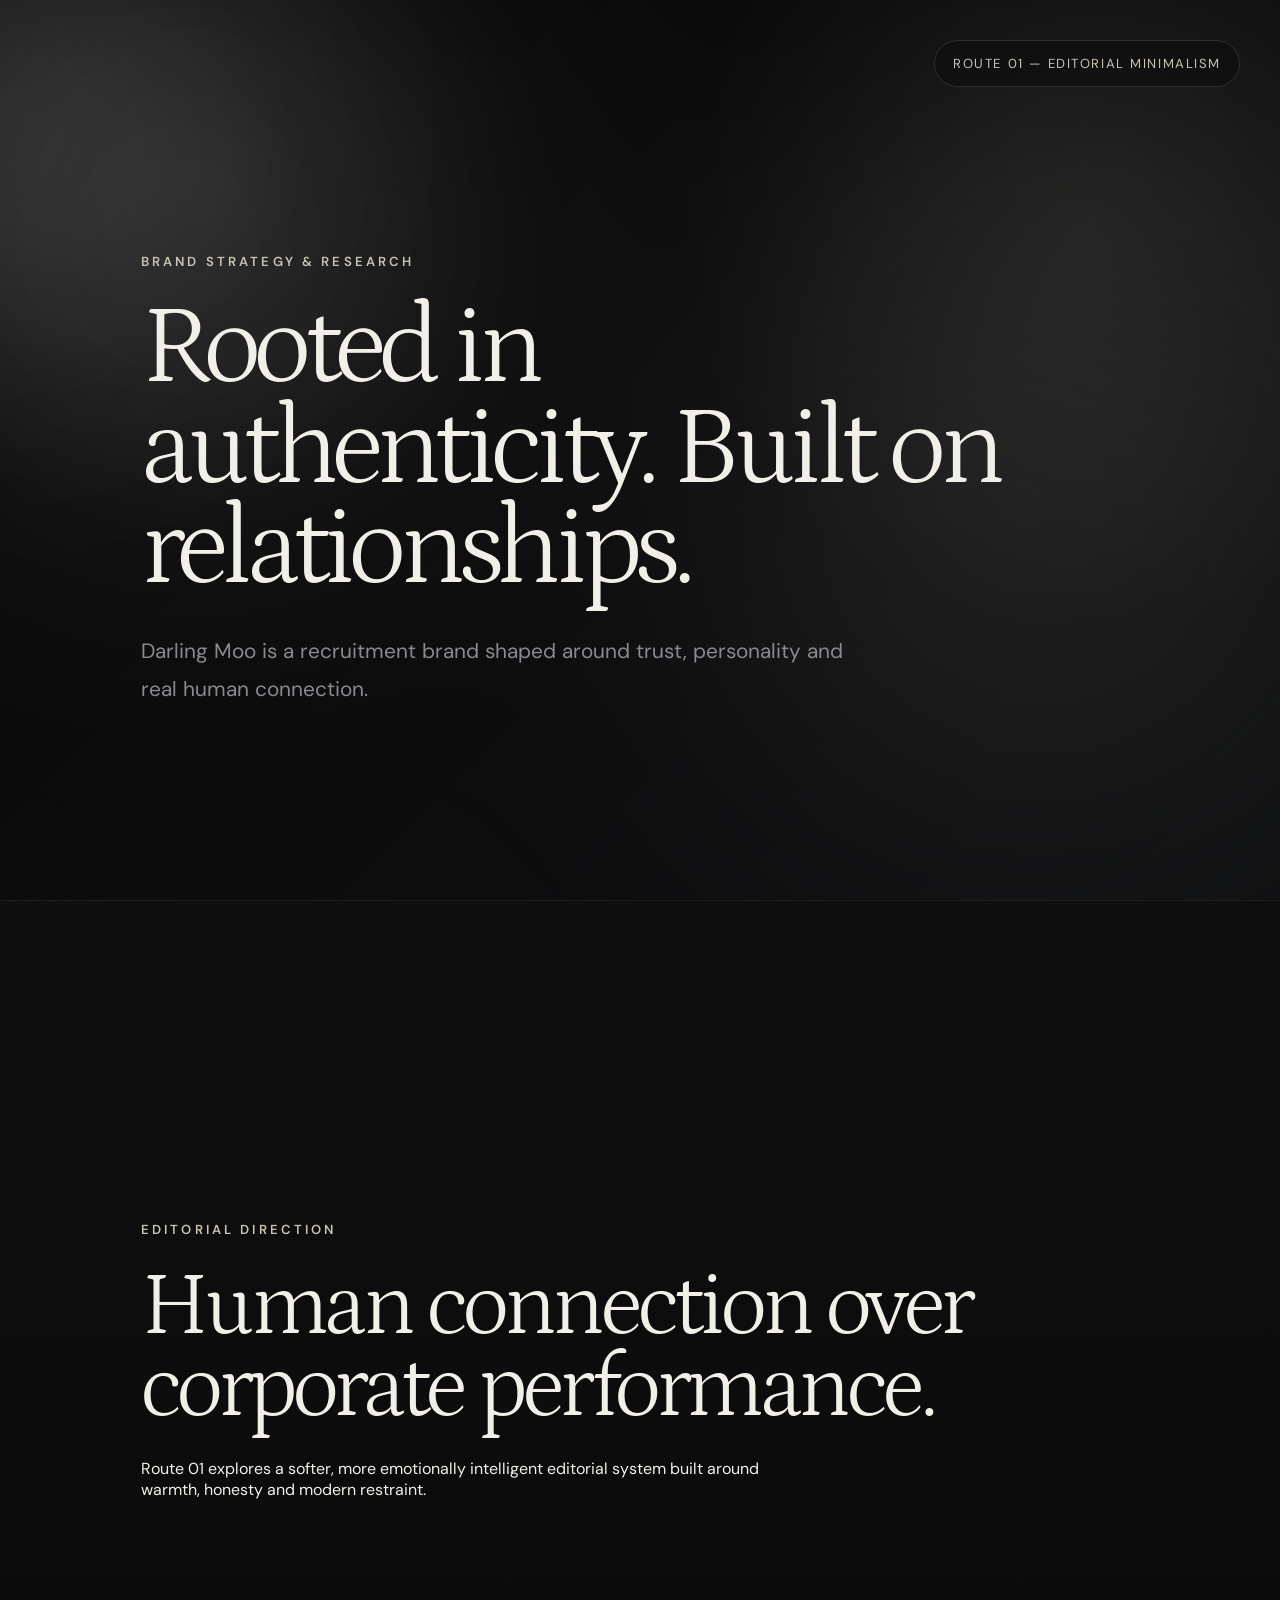
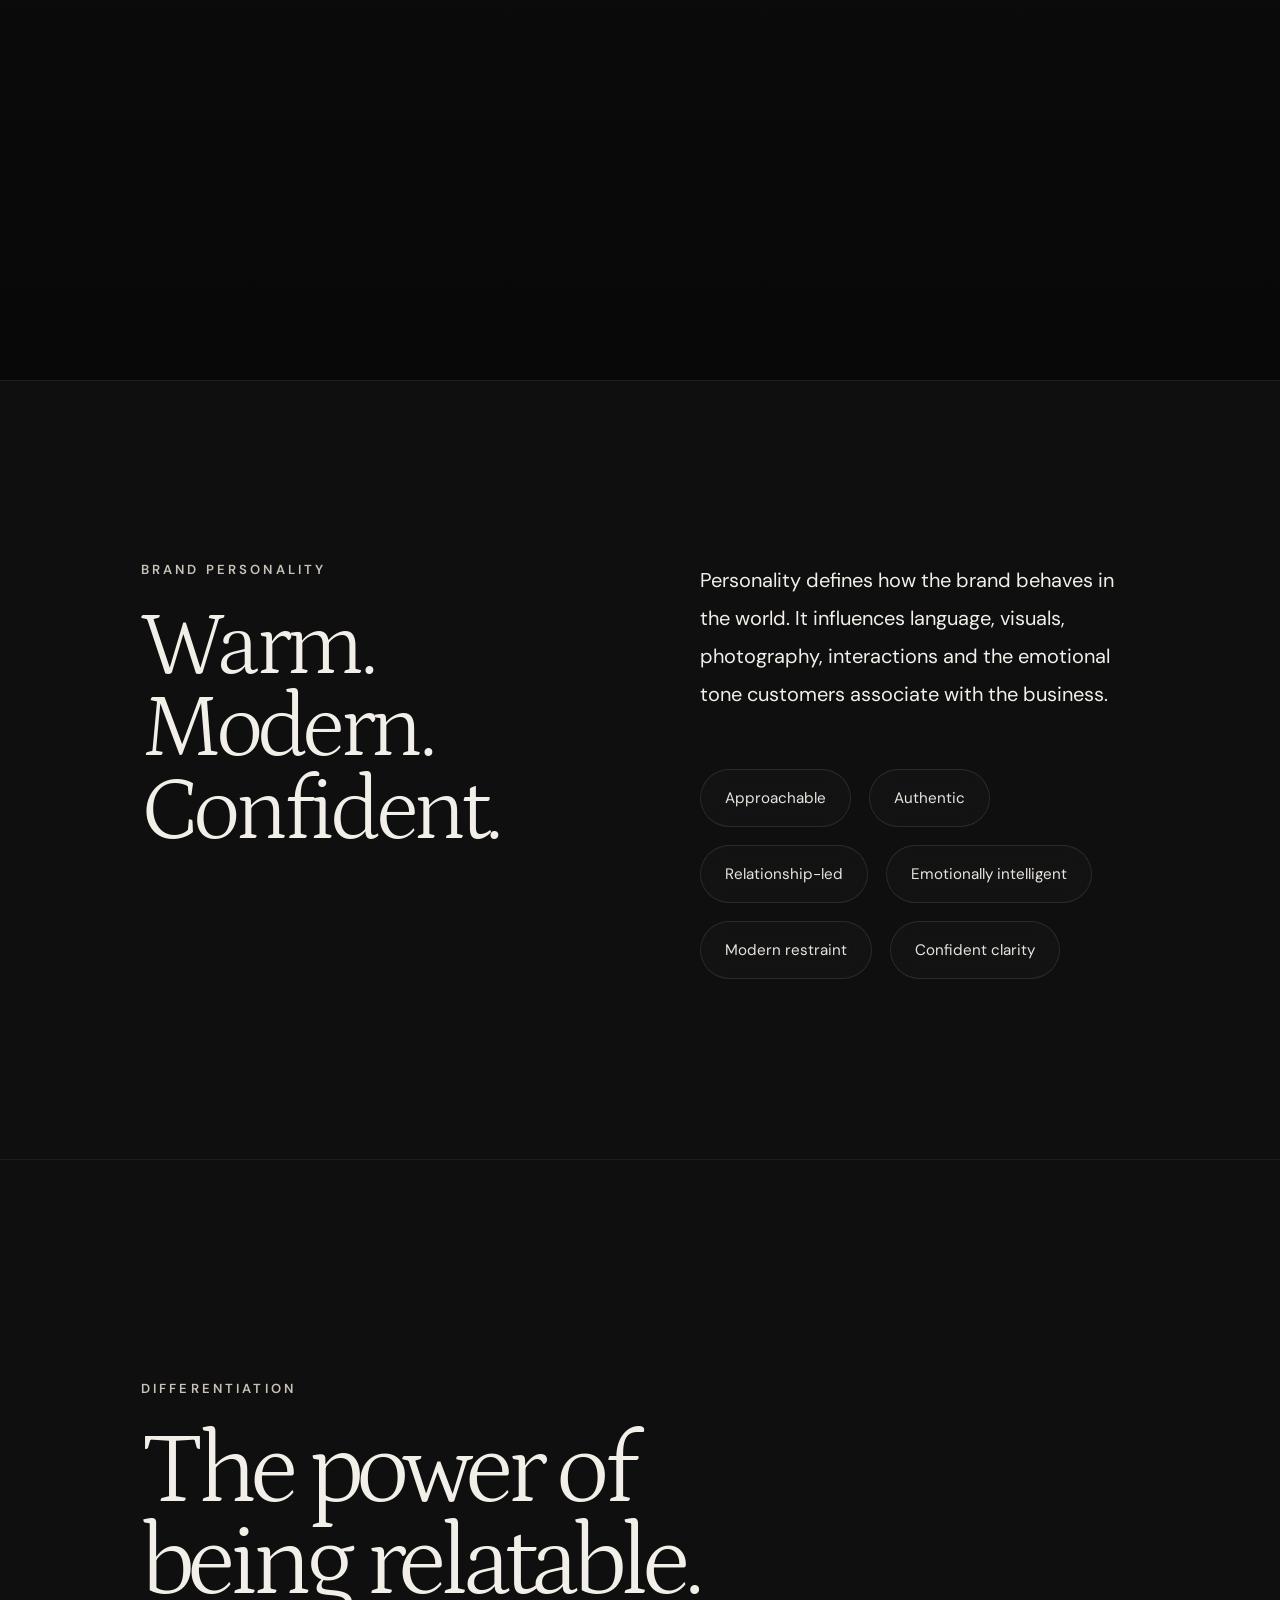
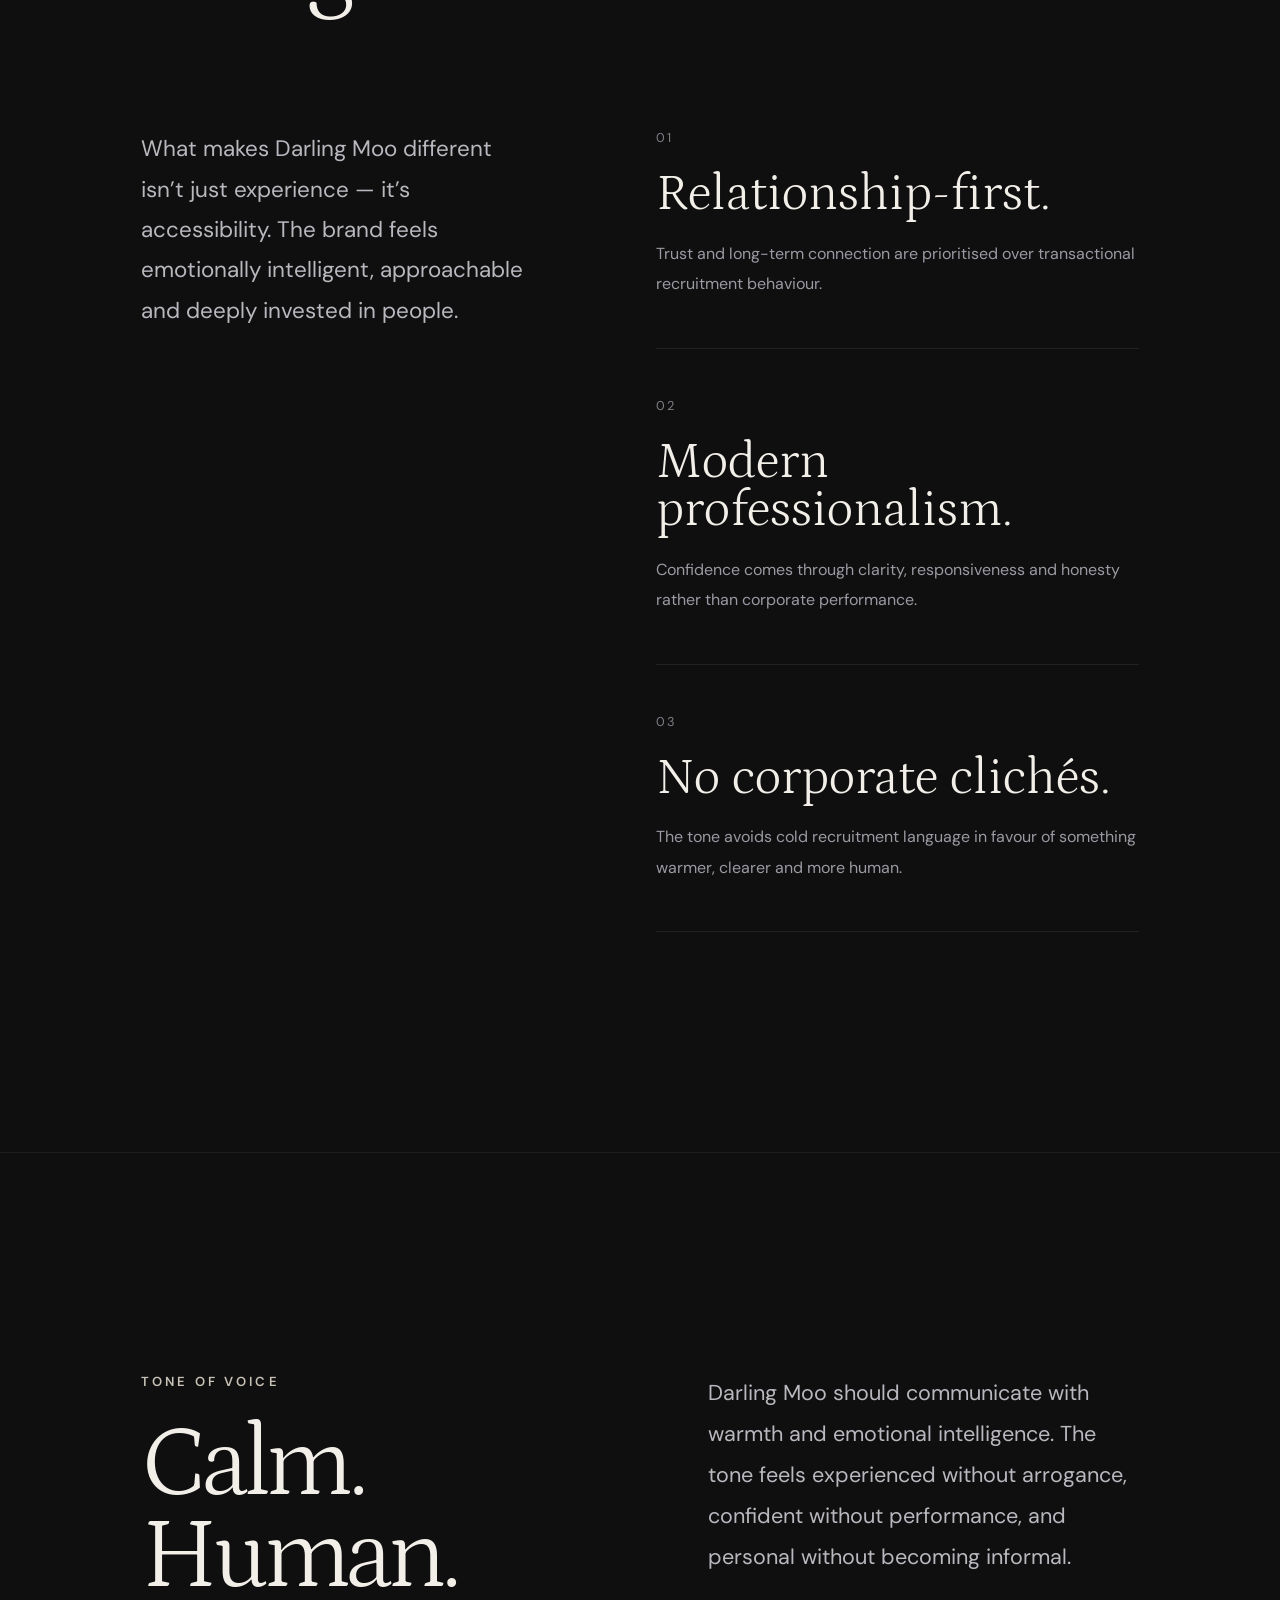
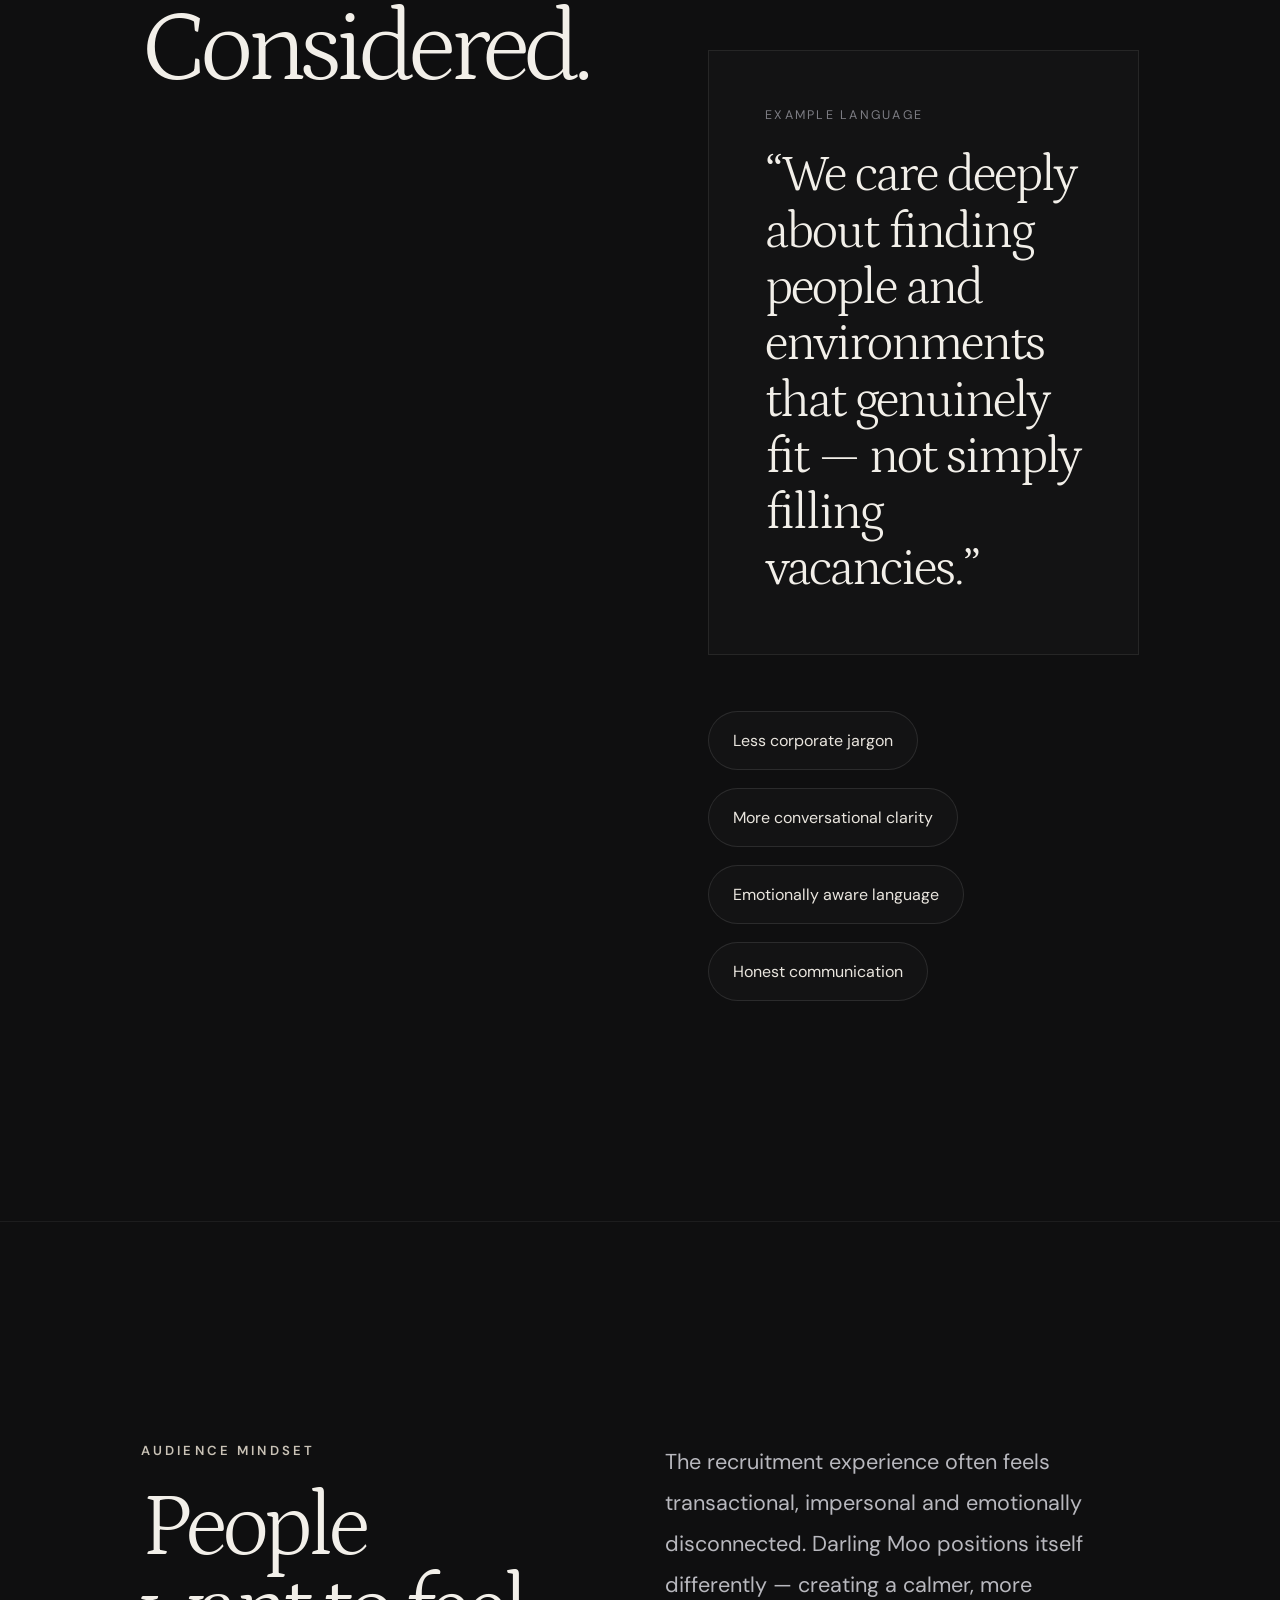
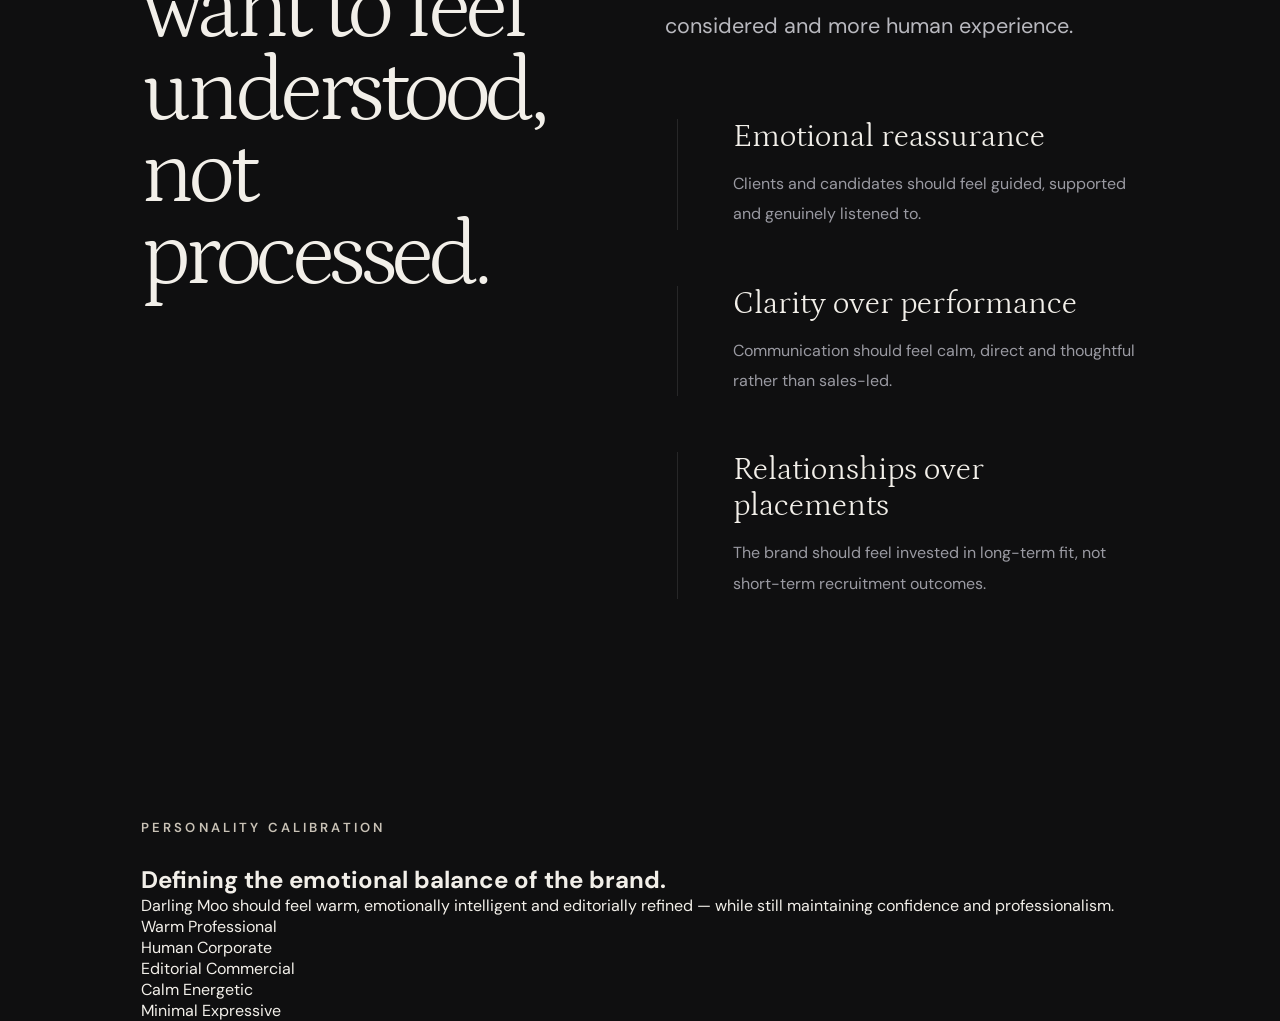
==== route-01.html @ bcb94331 "Add personality sliders section to route-01.html" ====
<!DOCTYPE html>
<html lang="en">
<head>
  <meta charset="UTF-8" />
  <meta name="viewport" content="width=device-width, initial-scale=1.0" />

  <title>Darling Moo — Route 01</title>

  <link rel="preconnect" href="https://fonts.googleapis.com">
  <link rel="preconnect" href="https://fonts.gstatic.com" crossorigin>

  <link href="https://fonts.googleapis.com/css2?family=DM+Sans:wght@300;400;500;700&family=Petrona:wght@200;300;400;500;600&display=swap" rel="stylesheet">

  <link rel="stylesheet" href="styles.css" />
</head>

<body class="route-01">

  <section class="hero">

    <div class="hero-glow"></div>

    <div class="container">

      <div class="hero-label">
        Route 01 — Editorial Minimalism
      </div>

      <div class="hero-content">

        <div class="eyebrow">
          Brand Strategy & Research
        </div>

        <h1>
          Rooted in authenticity.
          Built on relationships.
        </h1>

        <p class="hero-copy">
          Darling Moo is a recruitment brand shaped around trust,
          personality and real human connection.
        </p>

      </div>

    </div>

  </section>

  <section class="editorial-image">

  <img
    src="https://images.unsplash.com/photo-1521737604893-d14cc237f11d?q=80&w=2000&auto=format&fit=crop"
    alt="Editorial direction"
  />

  <div class="editorial-overlay"></div>

  <div class="editorial-content container">

    <div class="eyebrow">
      Editorial Direction
    </div>

    <h2>
      Human connection over corporate performance.
    </h2>

    <p>
      Route 01 explores a softer, more emotionally intelligent
      editorial system built around warmth, honesty and modern restraint.
    </p>

  </div>

</section>

  <section class="essence-section">

  <div class="container essence-grid">

    <div class="essence-left">

      <div class="eyebrow">
        Brand Personality
      </div>

      <h2>
        Warm.
        Modern.
        Confident.
      </h2>

    </div>

    <div class="essence-right">

      <p class="essence-intro">
        Personality defines how the brand behaves in the world.
        It influences language, visuals, photography, interactions
        and the emotional tone customers associate with the business.
      </p>

      <div class="trait-grid">

        <div class="trait-pill">Approachable</div>
        <div class="trait-pill">Authentic</div>
        <div class="trait-pill">Relationship-led</div>
        <div class="trait-pill">Emotionally intelligent</div>
        <div class="trait-pill">Modern restraint</div>
        <div class="trait-pill">Confident clarity</div>

      </div>

    </div>

  </div>

</section>

  <section class="difference-section">

  <div class="container">

    <div class="difference-header">

      <div class="eyebrow">
        Differentiation
      </div>

      <h2>
        The power of
        being relatable.
      </h2>

    </div>

    <div class="difference-grid">

      <div class="difference-intro">

        <p>
          What makes Darling Moo different isn’t just
          experience — it’s accessibility.
          The brand feels emotionally intelligent,
          approachable and deeply invested in people.
        </p>

      </div>

      <div class="difference-cards">

        <div class="difference-card">

          <div class="card-number">
            01
          </div>

          <h3>
            Relationship-first.
          </h3>

          <p>
            Trust and long-term connection are prioritised
            over transactional recruitment behaviour.
          </p>

        </div>

        <div class="difference-card">

          <div class="card-number">
            02
          </div>

          <h3>
            Modern professionalism.
          </h3>

          <p>
            Confidence comes through clarity,
            responsiveness and honesty rather than
            corporate performance.
          </p>

        </div>

        <div class="difference-card">

          <div class="card-number">
            03
          </div>

          <h3>
            No corporate clichés.
          </h3>

          <p>
            The tone avoids cold recruitment language
            in favour of something warmer,
            clearer and more human.
          </p>

        </div>

      </div>

    </div>

  </div>

</section>


  <section class="tone-section">

  <div class="container">

    <div class="tone-grid">

      <div class="tone-left">

        <div class="eyebrow">
          Tone of Voice
        </div>

        <h2>
          Calm.
          Human.
          Considered.
        </h2>

      </div>

      <div class="tone-right">

        <p class="tone-intro">
          Darling Moo should communicate with warmth and emotional intelligence.
          The tone feels experienced without arrogance, confident without performance,
          and personal without becoming informal.
        </p>

        <div class="tone-example">

          <div class="tone-label">
            Example language
          </div>

          <blockquote>
            “We care deeply about finding people and environments
            that genuinely fit — not simply filling vacancies.”
          </blockquote>

        </div>

        <div class="tone-principles">

          <div class="principle">
            Less corporate jargon
          </div>

          <div class="principle">
            More conversational clarity
          </div>

          <div class="principle">
            Emotionally aware language
          </div>

          <div class="principle">
            Honest communication
          </div>

        </div>

      </div>

    </div>

  </div>

</section>

  <section class="mindset-section">

  <div class="container">

    <div class="mindset-grid">

      <div class="mindset-left">

        <div class="eyebrow">
          Audience Mindset
        </div>

        <h2>
          People want to feel understood,
          not processed.
        </h2>

      </div>

      <div class="mindset-right">

        <p class="mindset-intro">
          The recruitment experience often feels transactional,
          impersonal and emotionally disconnected.
          Darling Moo positions itself differently —
          creating a calmer, more considered and more human experience.
        </p>

        <div class="mindset-points">

          <div class="mindset-point">

            <span class="point-line"></span>

            <div>
              <h3>
                Emotional reassurance
              </h3>

              <p>
                Clients and candidates should feel guided,
                supported and genuinely listened to.
              </p>
            </div>

          </div>

          <div class="mindset-point">

            <span class="point-line"></span>

            <div>
              <h3>
                Clarity over performance
              </h3>

              <p>
                Communication should feel calm,
                direct and thoughtful rather than sales-led.
              </p>
            </div>

          </div>

          <div class="mindset-point">

            <span class="point-line"></span>

            <div>
              <h3>
                Relationships over placements
              </h3>

              <p>
                The brand should feel invested in long-term fit,
                not short-term recruitment outcomes.
              </p>
            </div>

          </div>

        </div>

      </div>

    </div>

  </div>

</section>

  <section class="personality-sliders">

  <div class="container">

    <div class="slider-header">

      <div class="eyebrow">
        Personality Calibration
      </div>

      <h2>
        Defining the emotional balance
        of the brand.
      </h2>

      <p>
        Darling Moo should feel warm, emotionally intelligent and editorially refined —
        while still maintaining confidence and professionalism.
      </p>

    </div>

    <div class="slider-group">

      <div class="personality-row">

        <div class="slider-labels">
          <span>Warm</span>
          <span>Professional</span>
        </div>

        <div class="slider-track">
          <div class="slider-fill fill-01"></div>
        </div>

      </div>

      <div class="personality-row">

        <div class="slider-labels">
          <span>Human</span>
          <span>Corporate</span>
        </div>

        <div class="slider-track">
          <div class="slider-fill fill-02"></div>
        </div>

      </div>

      <div class="personality-row">

        <div class="slider-labels">
          <span>Editorial</span>
          <span>Commercial</span>
        </div>

        <div class="slider-track">
          <div class="slider-fill fill-03"></div>
        </div>

      </div>

      <div class="personality-row">

        <div class="slider-labels">
          <span>Calm</span>
          <span>Energetic</span>
        </div>

        <div class="slider-track">
          <div class="slider-fill fill-04"></div>
        </div>

      </div>

      <div class="personality-row">

        <div class="slider-labels">
          <span>Minimal</span>
          <span>Expressive</span>
        </div>

        <div class="slider-track">
          <div class="slider-fill fill-05"></div>
        </div>

      </div>

    </div>

  </div>

</section>

  <script src="script.js"></script>

</body>
</html>
---- styles.css ----
:root {
  --bg: #0F0F10;
  --text: #F2EFE9;
  --muted: #8A8A90;
  --accent: #C9C2B6;
  --line: rgba(255,255,255,0.08);
  --max: 1440px;
}

* {
  margin: 0;
  padding: 0;
  box-sizing: border-box;
}

html {
  scroll-behavior: smooth;
}

body {
  font-family: 'DM Sans', sans-serif;
  background: var(--bg);
  color: var(--text);
  overflow-x: hidden;
  -webkit-font-smoothing: antialiased;
}

.container {
  width: min(1400px, 78vw);
  margin: auto;
}

.hero {
  position: relative;
  min-height: 100vh;
  display: flex;
  align-items: center;
  overflow: hidden;
  padding: 180px 0 120px;

  background:
    radial-gradient(circle at 15% 20%, rgba(255,255,255,0.06), transparent 28%),
    radial-gradient(circle at 85% 25%, rgba(201,194,182,0.10), transparent 32%),
    linear-gradient(135deg, #070708 0%, #0B0B0C 40%, #101113 100%);
}

.hero::before {
  content: '';
  position: absolute;
  inset: -10%;

  background:
    radial-gradient(circle at 20% 30%, rgba(255,255,255,0.16), transparent 26%),
    radial-gradient(circle at 75% 55%, rgba(201,194,182,0.18), transparent 30%);

  filter: blur(140px);

  transform: translate(
    var(--mouse-x, 0px),
    var(--mouse-y, 0px)
  );

  transition: transform 0.12s ease-out;
}

.hero-glow {
  position: absolute;

  width: 700px;
  height: 700px;

  border-radius: 50%;

  background:
    radial-gradient(
      circle,
      rgba(201,194,182,0.20) 0%,
      rgba(255,255,255,0.06) 35%,
      transparent 70%
    );

  filter: blur(90px);

  pointer-events: none;

  z-index: 1;

  mix-blend-mode: screen;

  transform: translate(-50%, -50%);
}

.hero-content {
  position: relative;
  z-index: 3;
  max-width: 900px;
}

.hero-label {
  position: absolute;
  top: 40px;
  right: 40px;

  padding: 14px 18px;

  border: 1px solid rgba(255,255,255,0.12);
  border-radius: 999px;

  background: rgba(15,15,16,0.72);

  backdrop-filter: blur(18px);

  font-size: 0.82rem;
  letter-spacing: 0.12em;
  text-transform: uppercase;

  color: var(--accent);

  z-index: 20;
}

.eyebrow {
  margin-bottom: 28px;

  text-transform: uppercase;
  letter-spacing: 0.24em;

  font-size: 0.82rem;
  font-weight: 600;

  color: var(--accent);
}

h1 {
  font-family: 'Petrona', serif;

  font-size: clamp(4rem, 9vw, 7rem);

  line-height: 0.9;
  letter-spacing: -0.06em;

  font-weight: 300;

  max-width: 980px;

  margin-bottom: 32px;
}

.hero-copy {
  font-size: 1.3rem;
  line-height: 1.8;

  color: var(--muted);

  max-width: 720px;
}

@media (max-width: 1024px) {

  .container {
    width: calc(100vw - 48px);
  }

  .hero {
    padding-top: 160px;
  }

  h1 {
    font-size: 4rem;
  }

  .hero-label {
    right: 24px;
  }
}

.editorial-image {
  position: relative;

  height: 120vh;

  overflow: hidden;

  display: flex;
  align-items: flex-end;

  border-top: 1px solid rgba(255,255,255,0.06);
}

.editorial-image img {

  position: absolute;
  inset: 0;

  width: 100%;
  height: 100%;

  object-fit: cover;
  object-position: center center;

  transform: scale(1.03);

  filter:
    brightness(0.38)
    saturate(0.72)
    contrast(1.05);
}

.editorial-overlay {
  position: absolute;
  inset: 0;

  background:
    linear-gradient(
      to top,
      rgba(8,8,9,1) 0%,
      rgba(8,8,9,0.82) 22%,
      rgba(8,8,9,0.38) 52%,
      rgba(8,8,9,0.08) 100%
    );

  z-index: 1;
}

.editorial-content {
  position: relative;
  z-index: 2;

  padding-bottom: 160px;
}

.editorial-content h2 {
  font-family: 'Petrona', serif;

  font-size: clamp(4rem, 7vw, 6rem);

  line-height: 0.92;

  letter-spacing: -0.05em;

  font-weight: 300;

  max-width: 1000px;

  margin-bottom: 28px;
}

.editorial-content p {
  max-width: 680px;
}

.essence-section {
  padding: 180px 0;
  border-top: 1px solid rgba(255,255,255,0.06);
}

.essence-grid {
  display: grid;
  grid-template-columns: 1fr 1fr;
  gap: 120px;
}

.essence-left h2 {
  font-family: 'Petrona', serif;

  font-size: clamp(4rem, 7vw, 6rem);

  line-height: 0.92;

  font-weight: 300;

  letter-spacing: -0.05em;
}

.essence-intro {
  font-size: 1.25rem;
  line-height: 1.9;

  margin-bottom: 56px;

  max-width: 700px;
}

.trait-grid {
  display: flex;
  flex-wrap: wrap;
  gap: 18px;
}

.trait-pill {
  padding: 18px 24px;

  border: 1px solid rgba(255,255,255,0.10);
  border-radius: 999px;

  background: rgba(255,255,255,0.02);

  font-size: 0.95rem;

  color: #E9E5DE;

  backdrop-filter: blur(12px);
}

@media (max-width: 1024px) {

  .essence-grid {
    grid-template-columns: 1fr;
    gap: 64px;
  }

}

.difference-section {
  padding: 220px 0;
  border-top: 1px solid rgba(255,255,255,0.06);
}

.difference-header {
  margin-bottom: 120px;
}

.difference-header h2 {
  font-family: 'Petrona', serif;

  font-size: clamp(4rem, 8vw, 7rem);

  line-height: 0.9;

  font-weight: 300;

  letter-spacing: -0.06em;

  max-width: 700px;
}

.difference-grid {
  display: grid;
  grid-template-columns: 0.9fr 1.1fr;
  gap: 120px;
  align-items: start;
}

.difference-intro p {
  font-size: 1.4rem;
  line-height: 1.8;

  color: #B8B8BE;

  max-width: 520px;
}

.difference-cards {
  display: flex;
  flex-direction: column;
  gap: 48px;
}

.difference-card {
  padding-bottom: 48px;

  border-bottom: 1px solid rgba(255,255,255,0.08);
}

.card-number {
  margin-bottom: 24px;

  font-size: 0.8rem;
  letter-spacing: 0.18em;

  text-transform: uppercase;

  color: #7D7D84;
}

.difference-card h3 {
  font-family: 'Petrona', serif;

  font-size: clamp(2.2rem, 4vw, 3.4rem);

  line-height: 0.95;

  font-weight: 300;

  margin-bottom: 20px;
}

.difference-card p {
  max-width: 560px;

  line-height: 1.9;

  color: #9A9AA2;
}

@media (max-width: 1024px) {

  .difference-grid {
    grid-template-columns: 1fr;
    gap: 72px;
  }

}

.tone-section {
  padding: 220px 0;
  border-top: 1px solid rgba(255,255,255,0.06);
}

.tone-grid {
  display: grid;
  grid-template-columns: 0.9fr 1.1fr;
  gap: 120px;
}

.tone-left h2 {
  font-family: 'Petrona', serif;

  font-size: clamp(4rem, 8vw, 7rem);

  line-height: 0.9;

  font-weight: 300;

  letter-spacing: -0.06em;

  max-width: 520px;
}

.tone-intro {
  font-size: 1.35rem;
  line-height: 1.9;

  color: #B8B8BE;

  max-width: 760px;

  margin-bottom: 72px;
}

.tone-example {
  padding: 56px;

  border: 1px solid rgba(255,255,255,0.08);

  background: rgba(255,255,255,0.015);

  margin-bottom: 56px;
}

.tone-label {
  margin-bottom: 24px;

  text-transform: uppercase;

  letter-spacing: 0.18em;

  font-size: 0.78rem;

  color: #7D7D84;
}

blockquote {
  font-family: 'Petrona', serif;

  font-size: clamp(2rem, 4vw, 3.2rem);

  line-height: 1.1;

  font-weight: 300;

  letter-spacing: -0.04em;

  max-width: 900px;
}

.tone-principles {
  display: flex;
  flex-wrap: wrap;
  gap: 18px;
}

.principle {
  padding: 18px 24px;

  border-radius: 999px;

  border: 1px solid rgba(255,255,255,0.10);

  background: rgba(255,255,255,0.02);

  color: #E9E5DE;
}

@media (max-width: 1024px) {

  .tone-grid {
    grid-template-columns: 1fr;
    gap: 72px;
  }

}

.mindset-section {
  padding: 220px 0;
  border-top: 1px solid rgba(255,255,255,0.06);
}

.mindset-grid {
  display: grid;
  grid-template-columns: 0.9fr 1.1fr;
  gap: 120px;
}

.mindset-left h2 {
  font-family: 'Petrona', serif;

  font-size: clamp(3.8rem, 7vw, 6rem);

  line-height: 0.92;

  font-weight: 300;

  letter-spacing: -0.05em;

  max-width: 620px;
}

.mindset-intro {
  font-size: 1.35rem;
  line-height: 1.9;

  color: #B8B8BE;

  margin-bottom: 72px;

  max-width: 760px;
}

.mindset-points {
  display: flex;
  flex-direction: column;
  gap: 56px;
}

.mindset-point {
  display: grid;
  grid-template-columns: 40px 1fr;
  gap: 28px;
}

.point-line {
  width: 1px;
  height: 100%;

  background: rgba(255,255,255,0.10);

  margin-left: 12px;
}

.mindset-point h3 {
  font-family: 'Petrona', serif;

  font-size: 2rem;

  font-weight: 300;

  margin-bottom: 14px;
}

.mindset-point p {
  color: #9A9AA2;

  line-height: 1.9;

  max-width: 560px;
}

@media (max-width: 1024px) {

  .mindset-grid {
    grid-template-columns: 1fr;
    gap: 72px;
  }

}
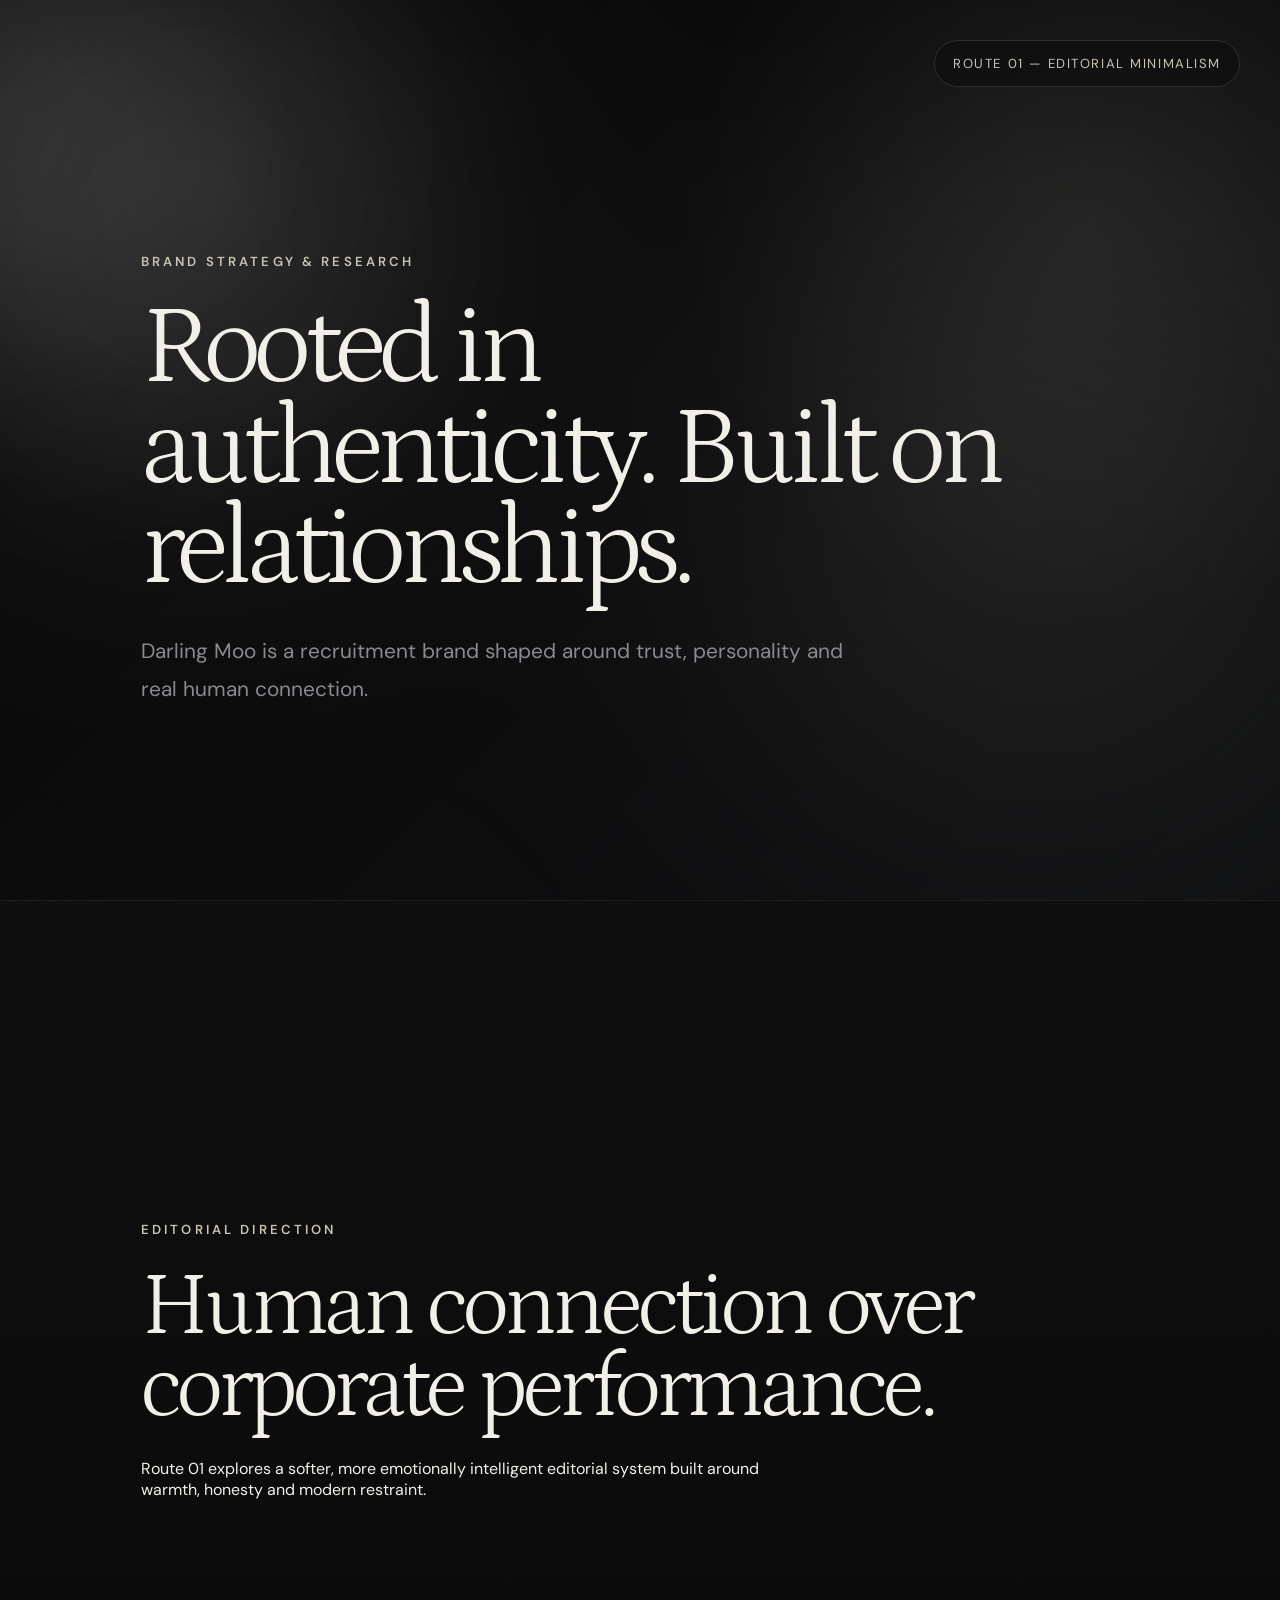
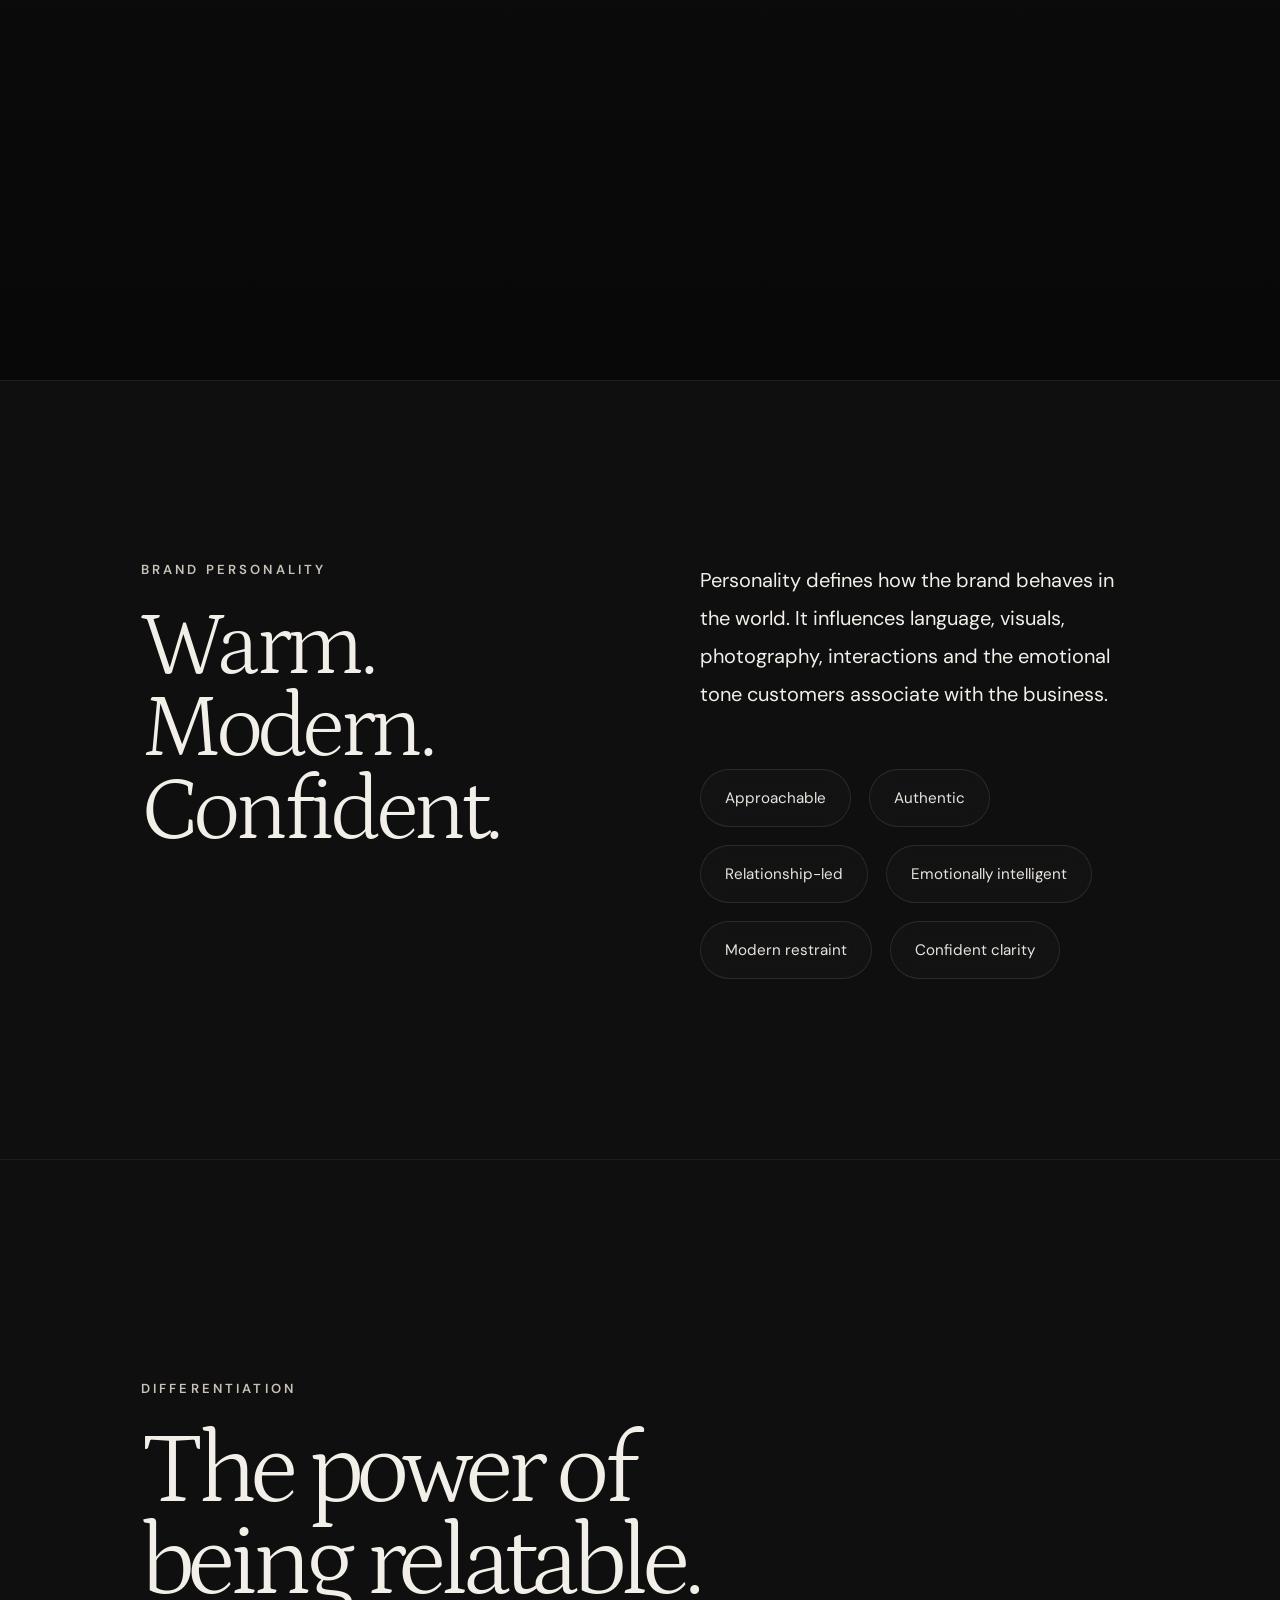
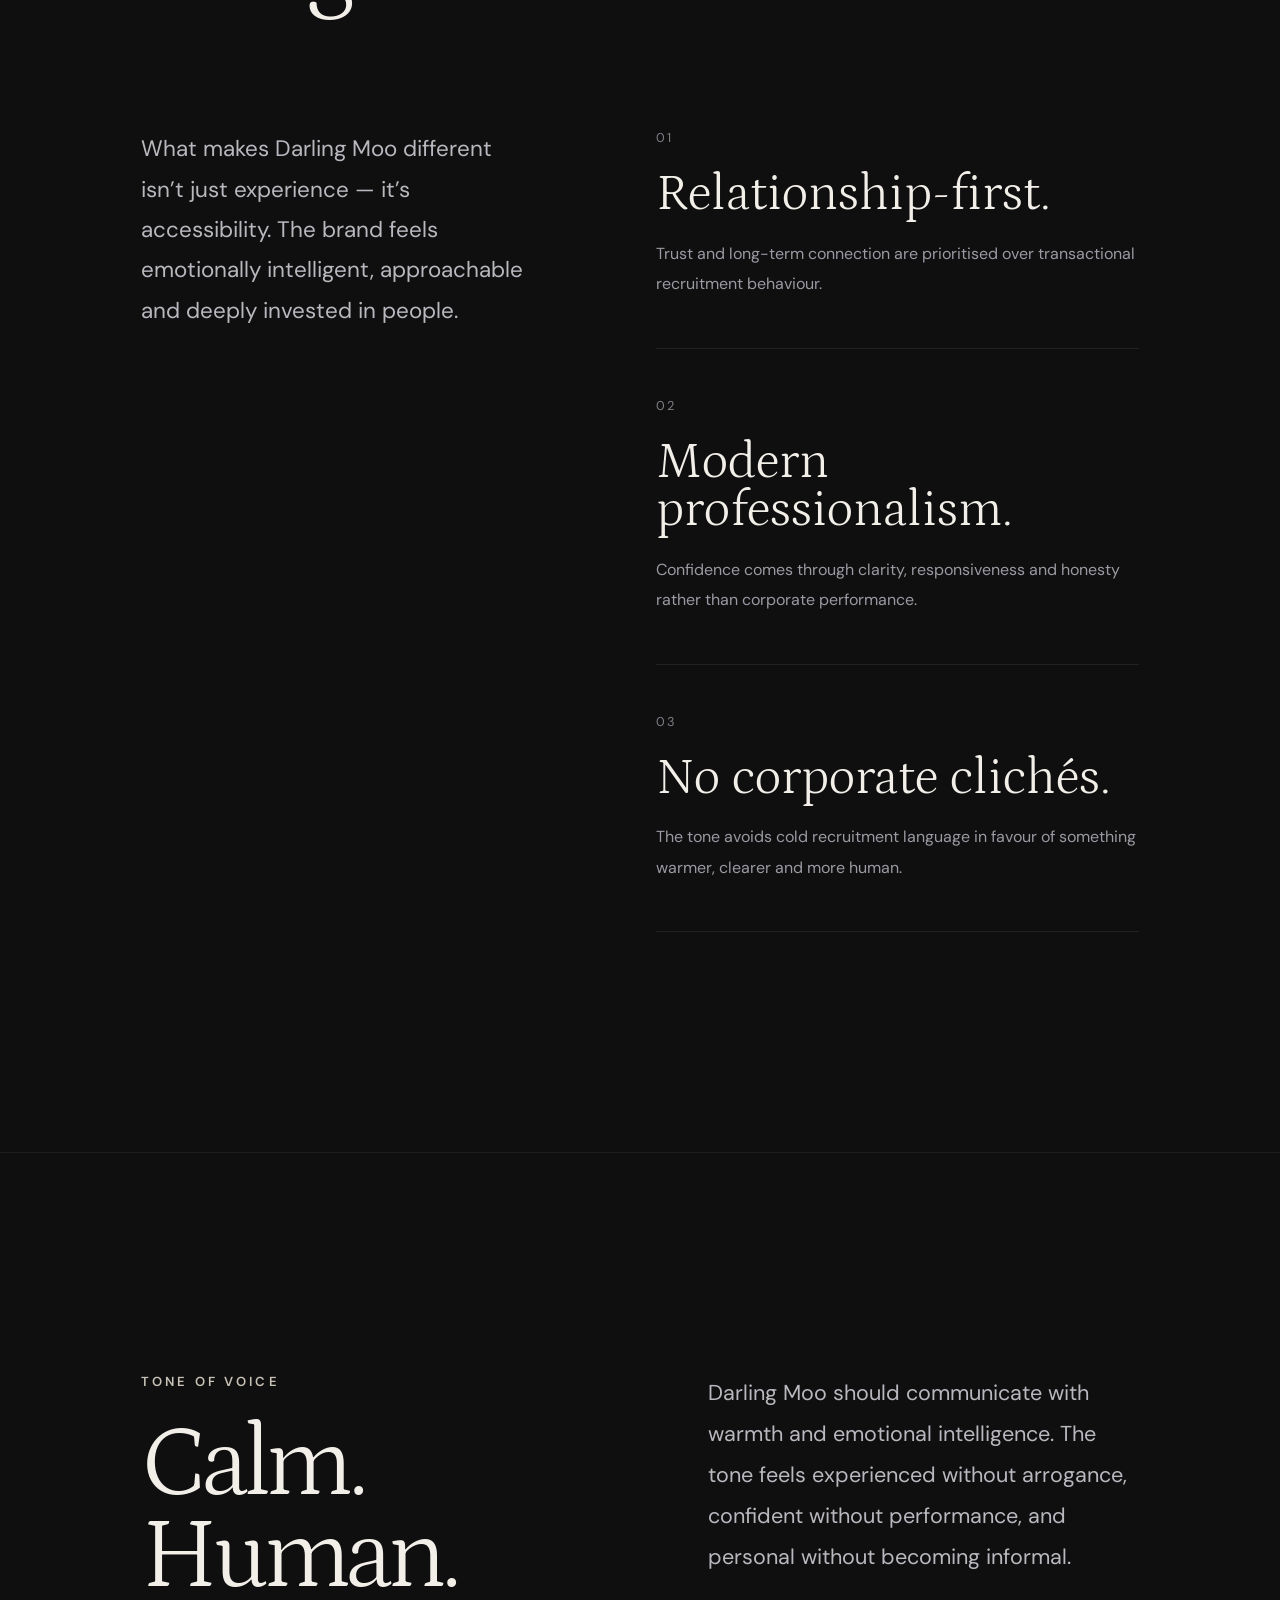
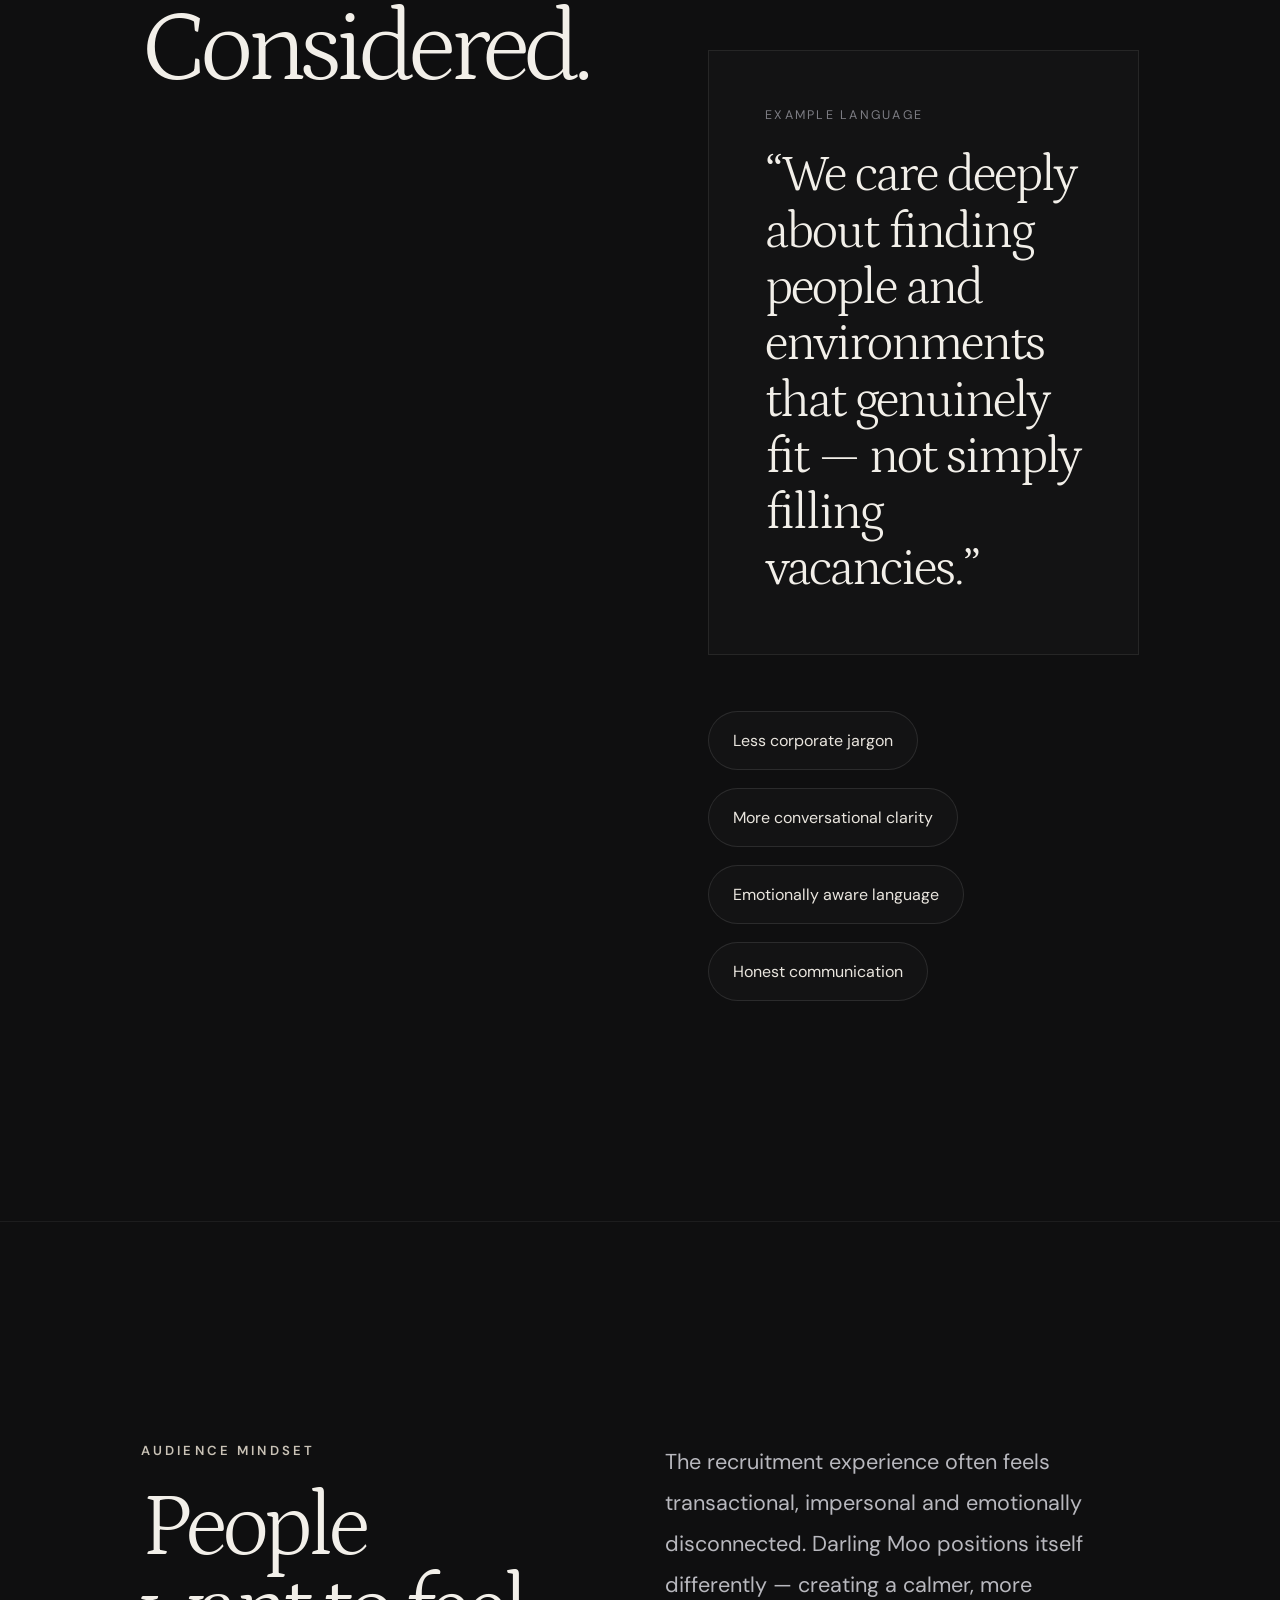
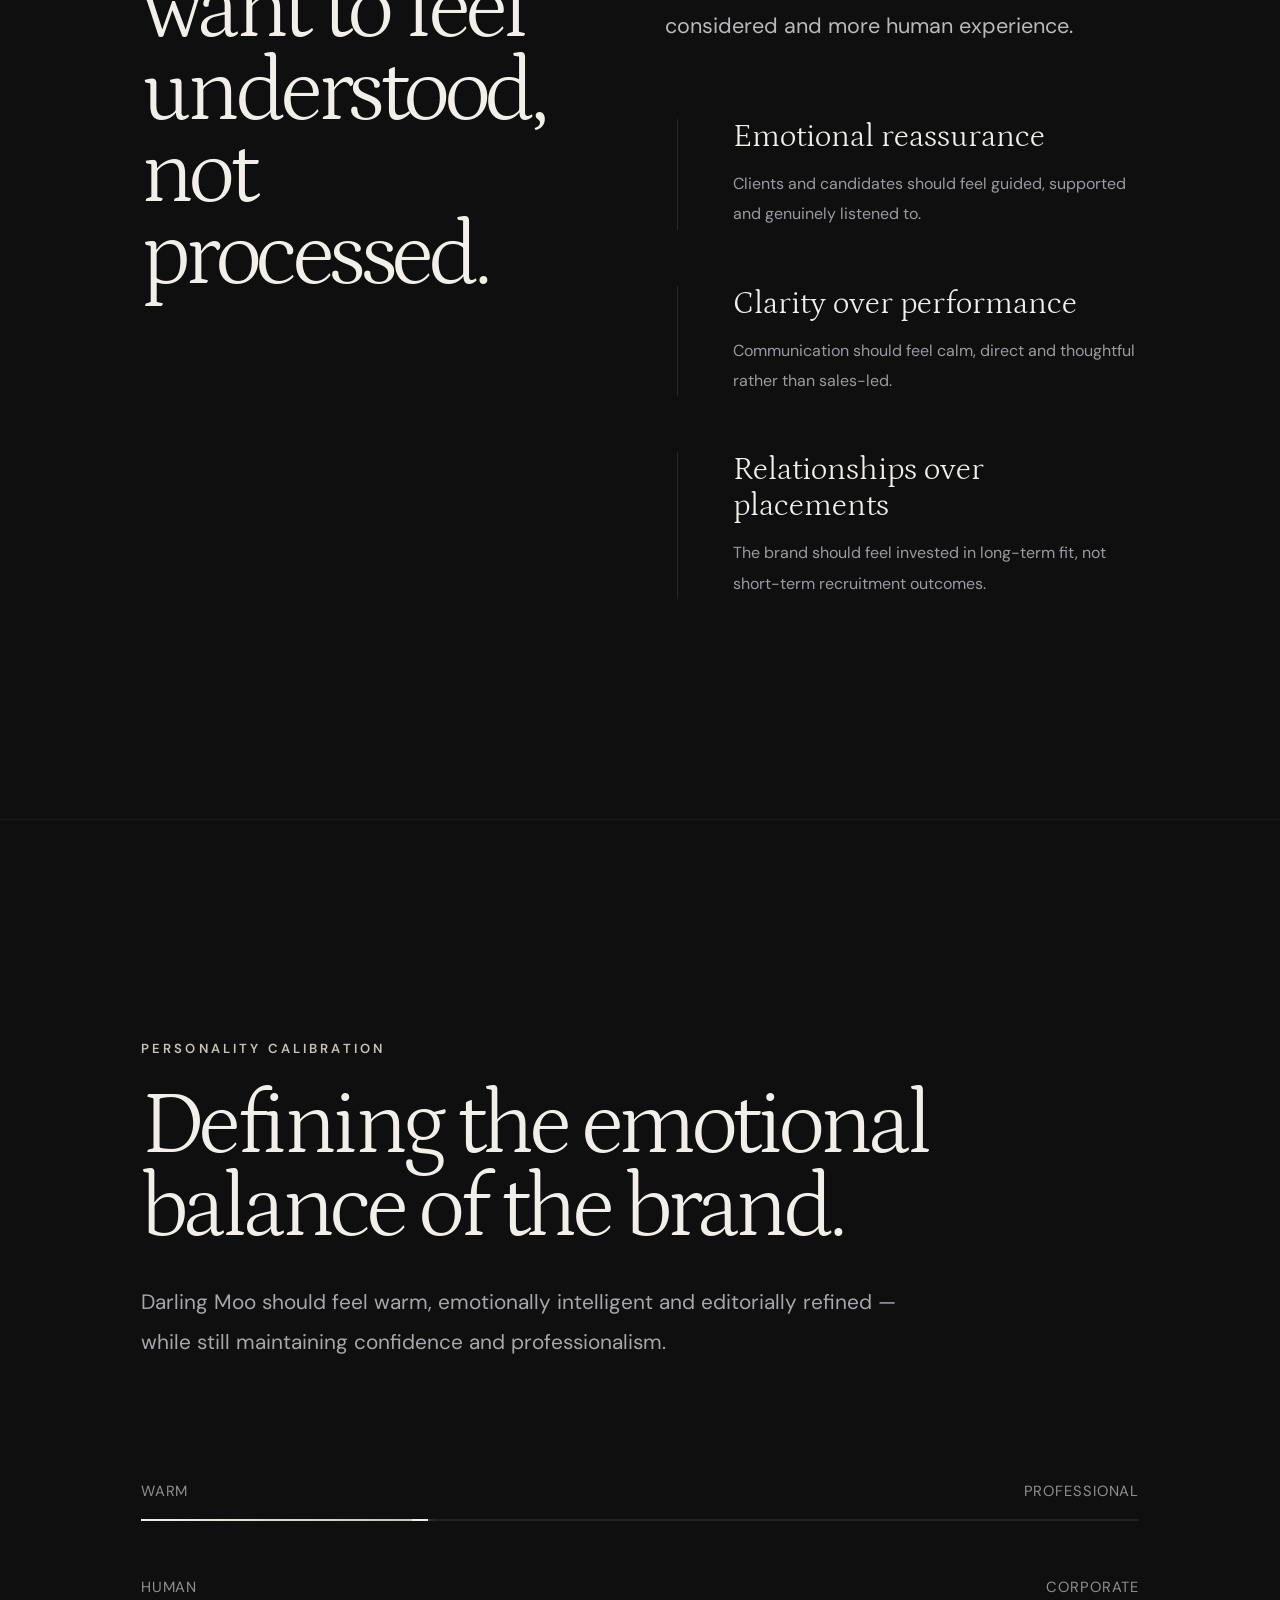
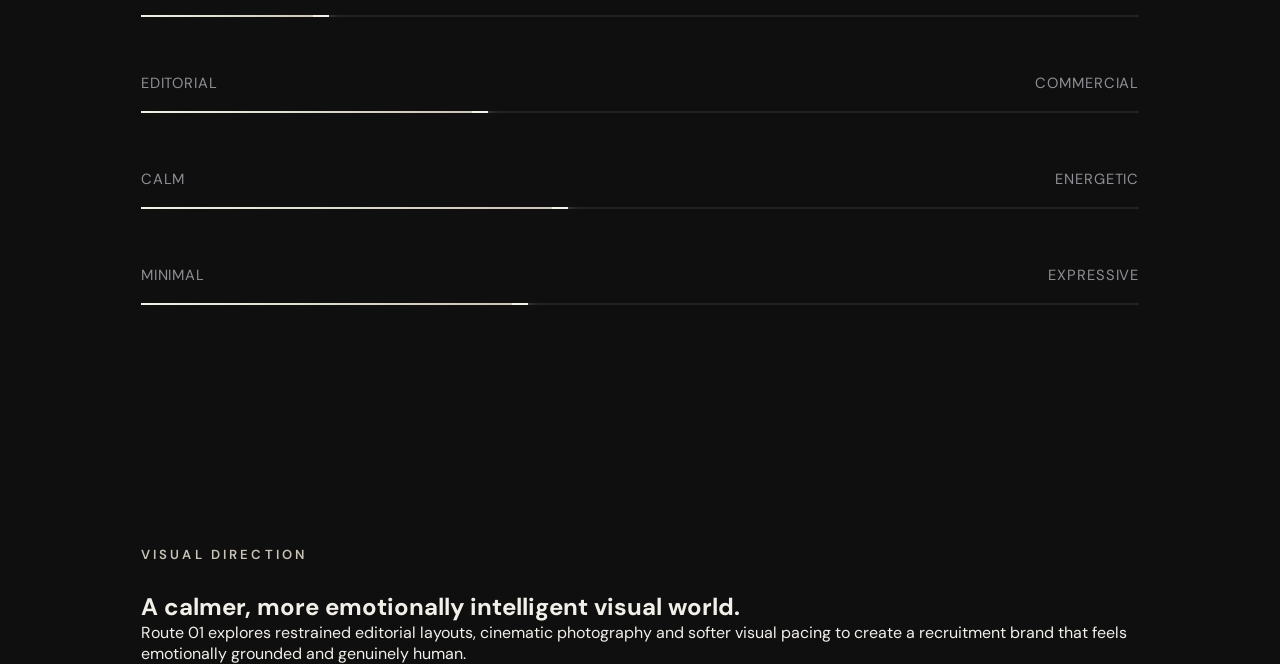
==== commit 595608f8: "Add visual transition section with image and content" ====
--- a/route-01.html
+++ b/route-01.html
@@ -468,6 +468,42 @@
 
 </section>
 
+  <section class="visual-transition">
+
+  <div class="visual-image">
+
+    <img
+      src="https://images.unsplash.com/photo-1522202176988-66273c2fd55f?q=80&w=2200&auto=format&fit=crop"
+      alt=""
+    />
+
+    <div class="visual-overlay"></div>
+
+  </div>
+
+  <div class="visual-content container">
+
+    <div class="eyebrow">
+      Visual Direction
+    </div>
+
+    <h2>
+      A calmer,
+      more emotionally intelligent
+      visual world.
+    </h2>
+
+    <p>
+      Route 01 explores restrained editorial layouts,
+      cinematic photography and softer visual pacing
+      to create a recruitment brand that feels
+      emotionally grounded and genuinely human.
+    </p>
+
+  </div>
+
+</section>
+
   <script src="script.js"></script>
 
 </body>
--- a/styles.css
+++ b/styles.css
@@ -585,3 +585,137 @@
 
 }
 
+.personality-sliders {
+  padding: 220px 0;
+  border-top: 1px solid rgba(255,255,255,0.06);
+}
+
+.slider-header {
+  margin-bottom: 120px;
+}
+
+.slider-header h2 {
+  font-family: 'Petrona', serif;
+
+  font-size: clamp(4rem, 7vw, 6rem);
+
+  line-height: 0.92;
+
+  font-weight: 300;
+
+  letter-spacing: -0.05em;
+
+  max-width: 820px;
+
+  margin-bottom: 32px;
+}
+
+.slider-header p {
+  max-width: 760px;
+
+  font-size: 1.3rem;
+
+  line-height: 1.9;
+
+  color: #A6A6AD;
+}
+
+.slider-group {
+  display: flex;
+  flex-direction: column;
+  gap: 56px;
+}
+
+.personality-row {
+  display: flex;
+  flex-direction: column;
+  gap: 18px;
+}
+
+.slider-labels {
+  display: flex;
+  justify-content: space-between;
+
+  font-size: 0.92rem;
+
+  letter-spacing: 0.06em;
+
+  text-transform: uppercase;
+
+  color: #8E8E95;
+}
+
+.slider-track {
+  position: relative;
+
+  height: 2px;
+
+  background: rgba(255,255,255,0.08);
+
+  overflow: hidden;
+}
+
+.slider-fill {
+  position: absolute;
+  left: 0;
+  top: 0;
+  bottom: 0;
+
+  background: linear-gradient(
+    to right,
+    #F2EFE9,
+    #C9C2B6
+  );
+}
+
+.slider-fill::after {
+  content: '';
+
+  position: absolute;
+  right: 0;
+  top: 50%;
+
+  width: 16px;
+  height: 16px;
+
+  border-radius: 50%;
+
+  background: #F2EFE9;
+
+  transform: translate(50%, -50%);
+
+  box-shadow:
+    0 0 0 6px rgba(255,255,255,0.04),
+    0 0 24px rgba(255,255,255,0.12);
+}
+
+/* NOT neutral intentionally */
+
+.fill-01 {
+  width: 28%;
+}
+
+.fill-02 {
+  width: 18%;
+}
+
+.fill-03 {
+  width: 34%;
+}
+
+.fill-04 {
+  width: 42%;
+}
+
+.fill-05 {
+  width: 38%;
+}
+
+@media (max-width: 1024px) {
+
+  .slider-header {
+    margin-bottom: 72px;
+  }
+
+}
+
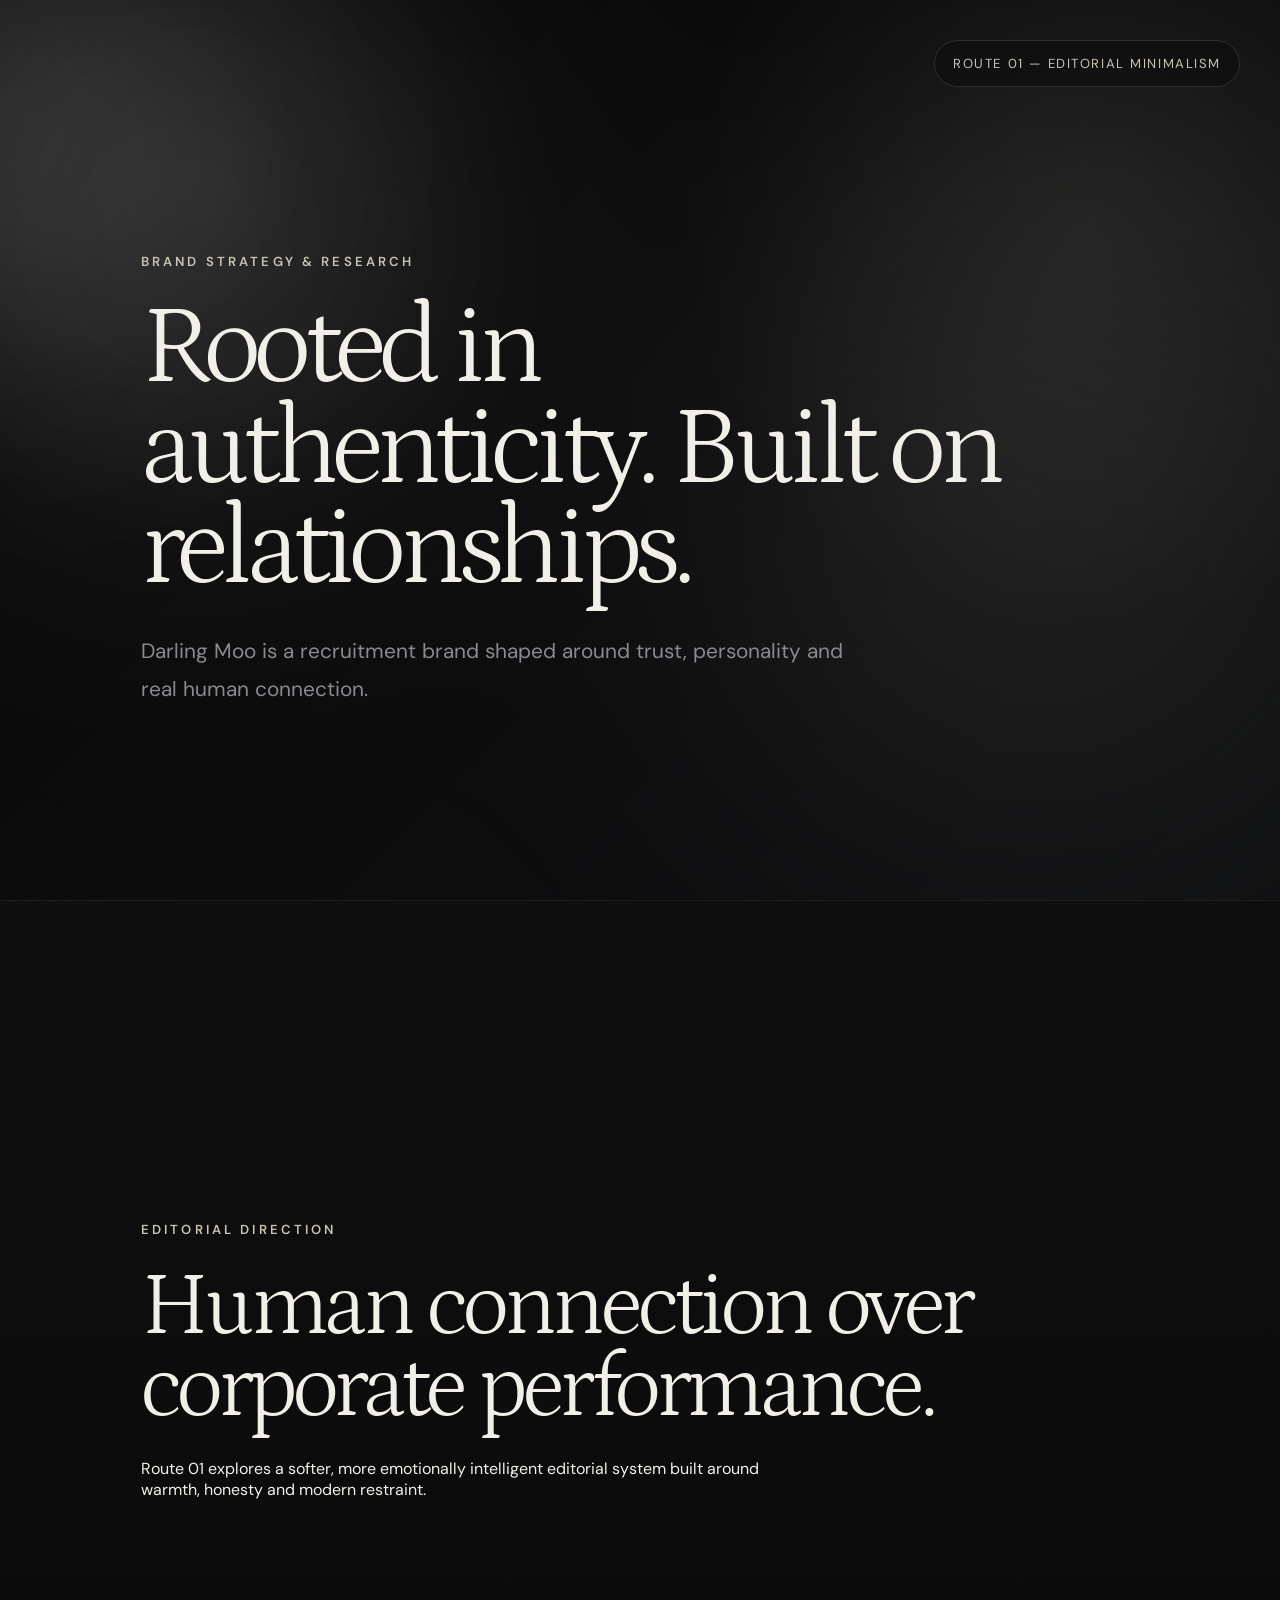
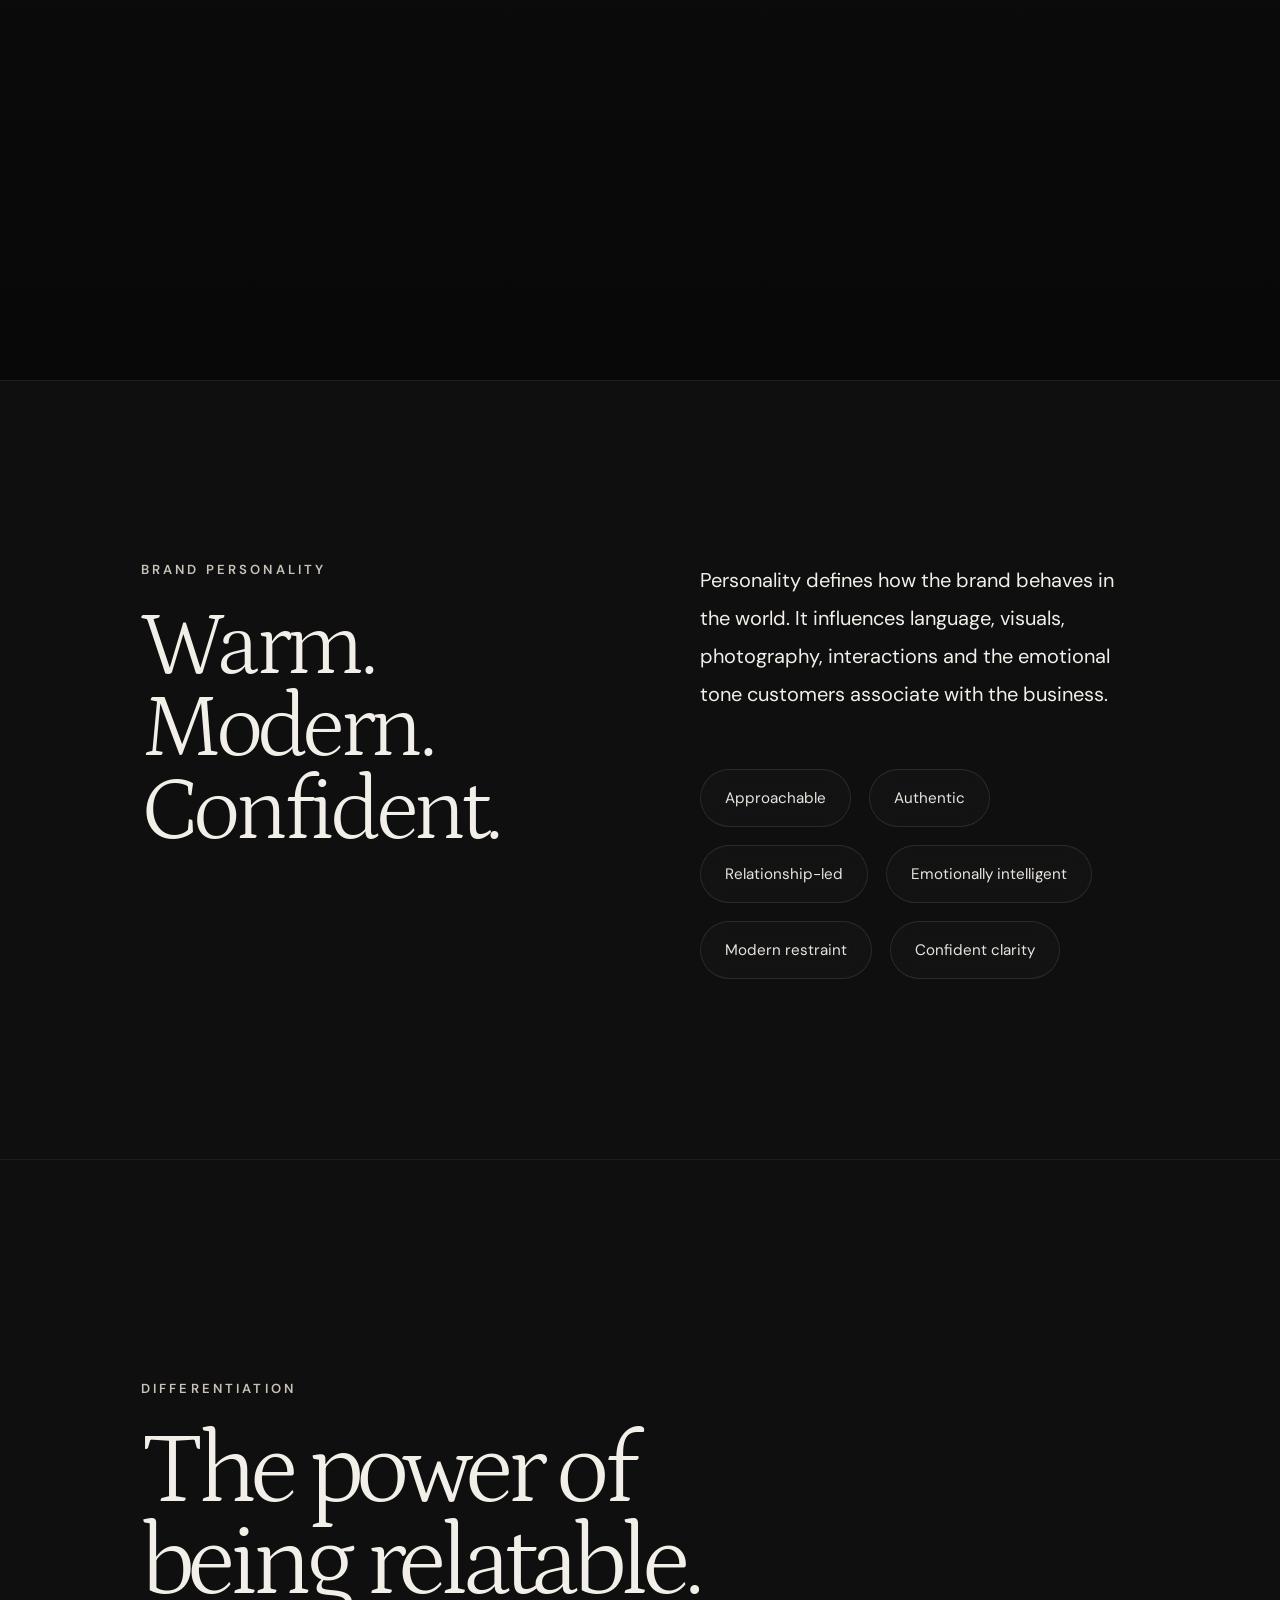
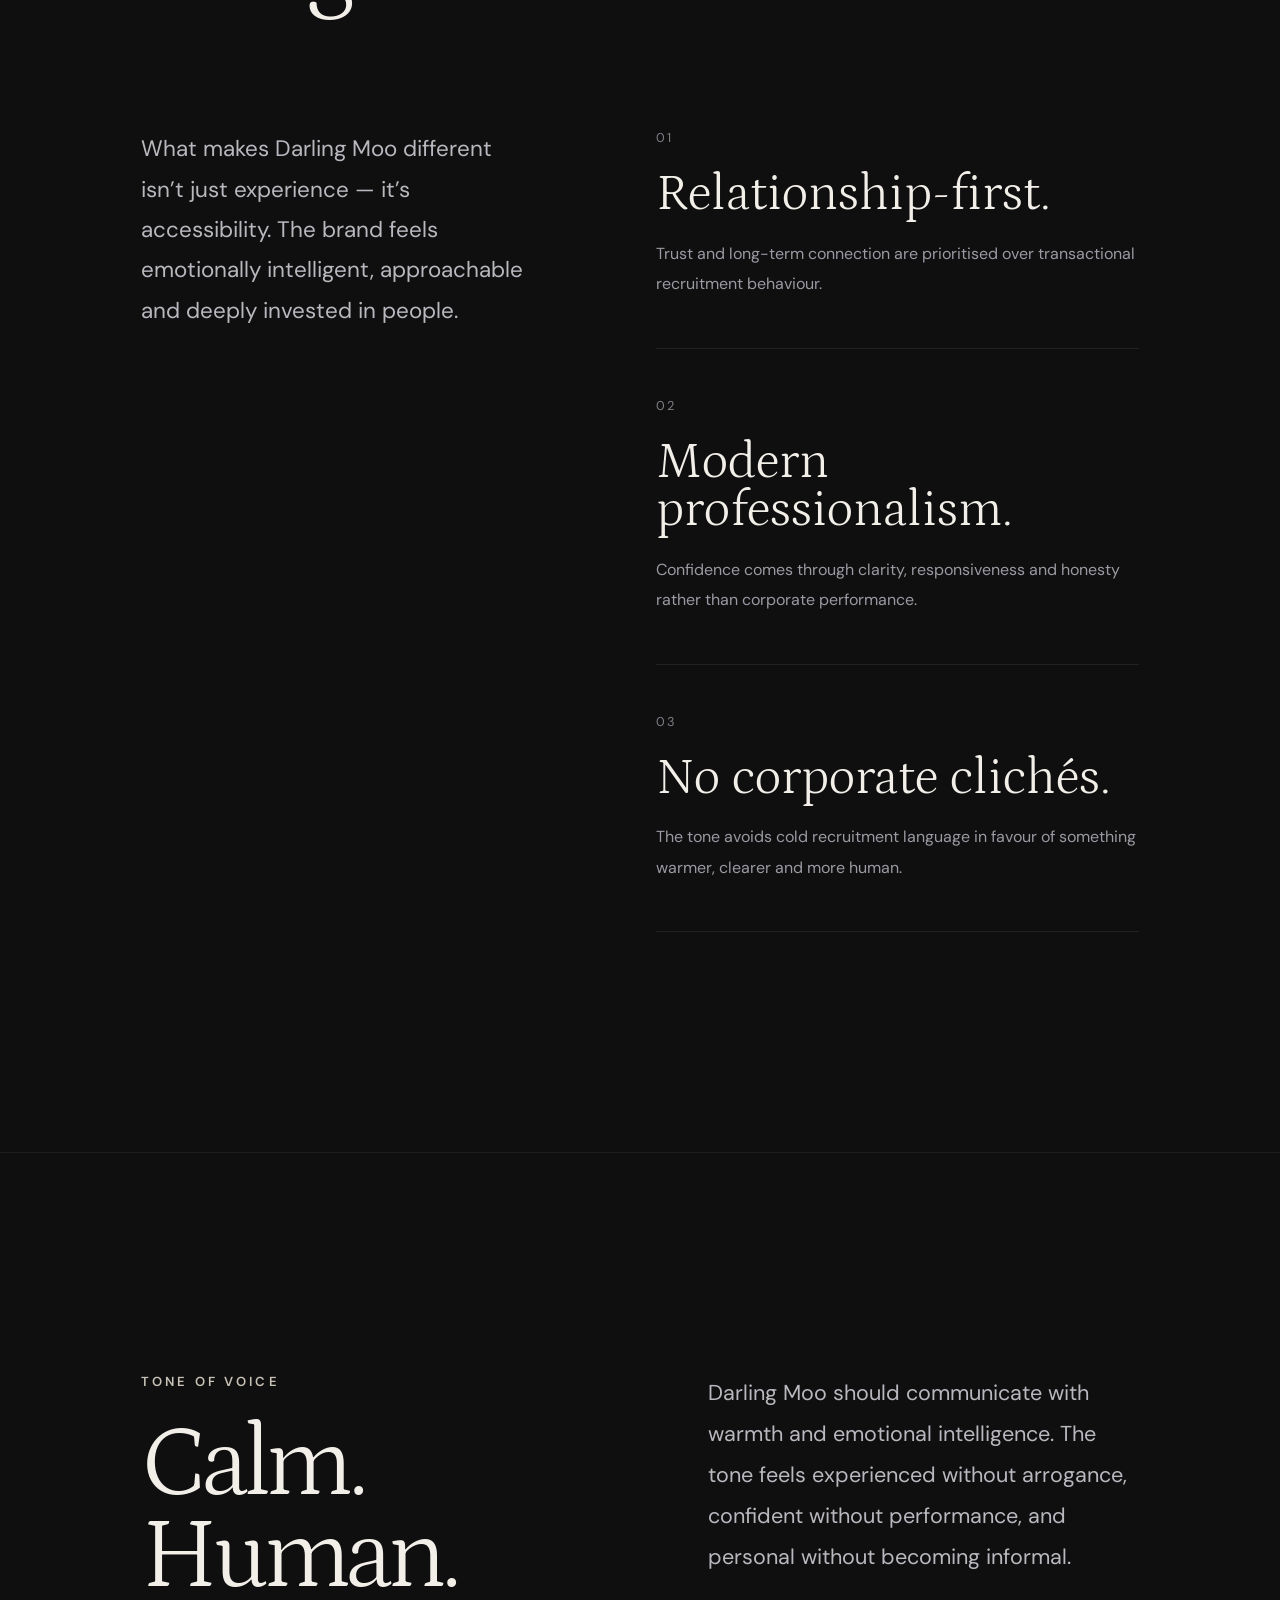
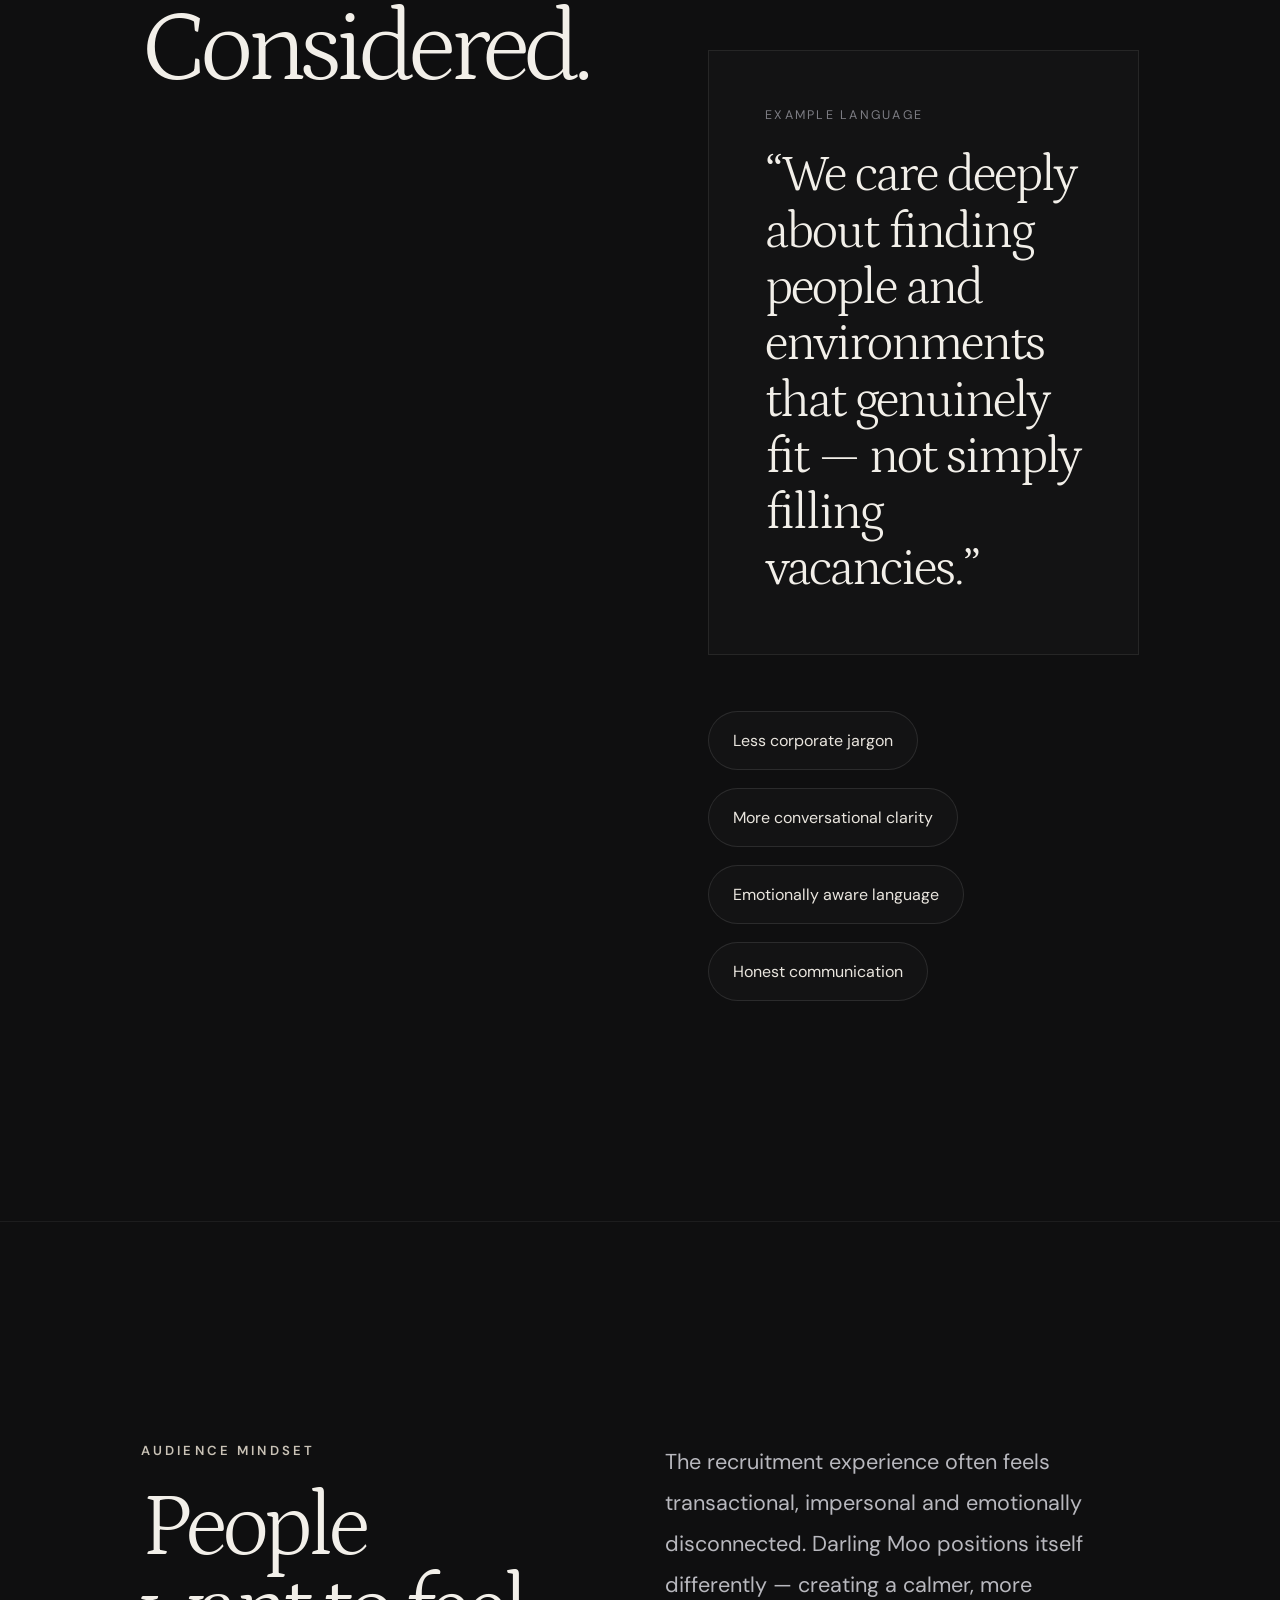
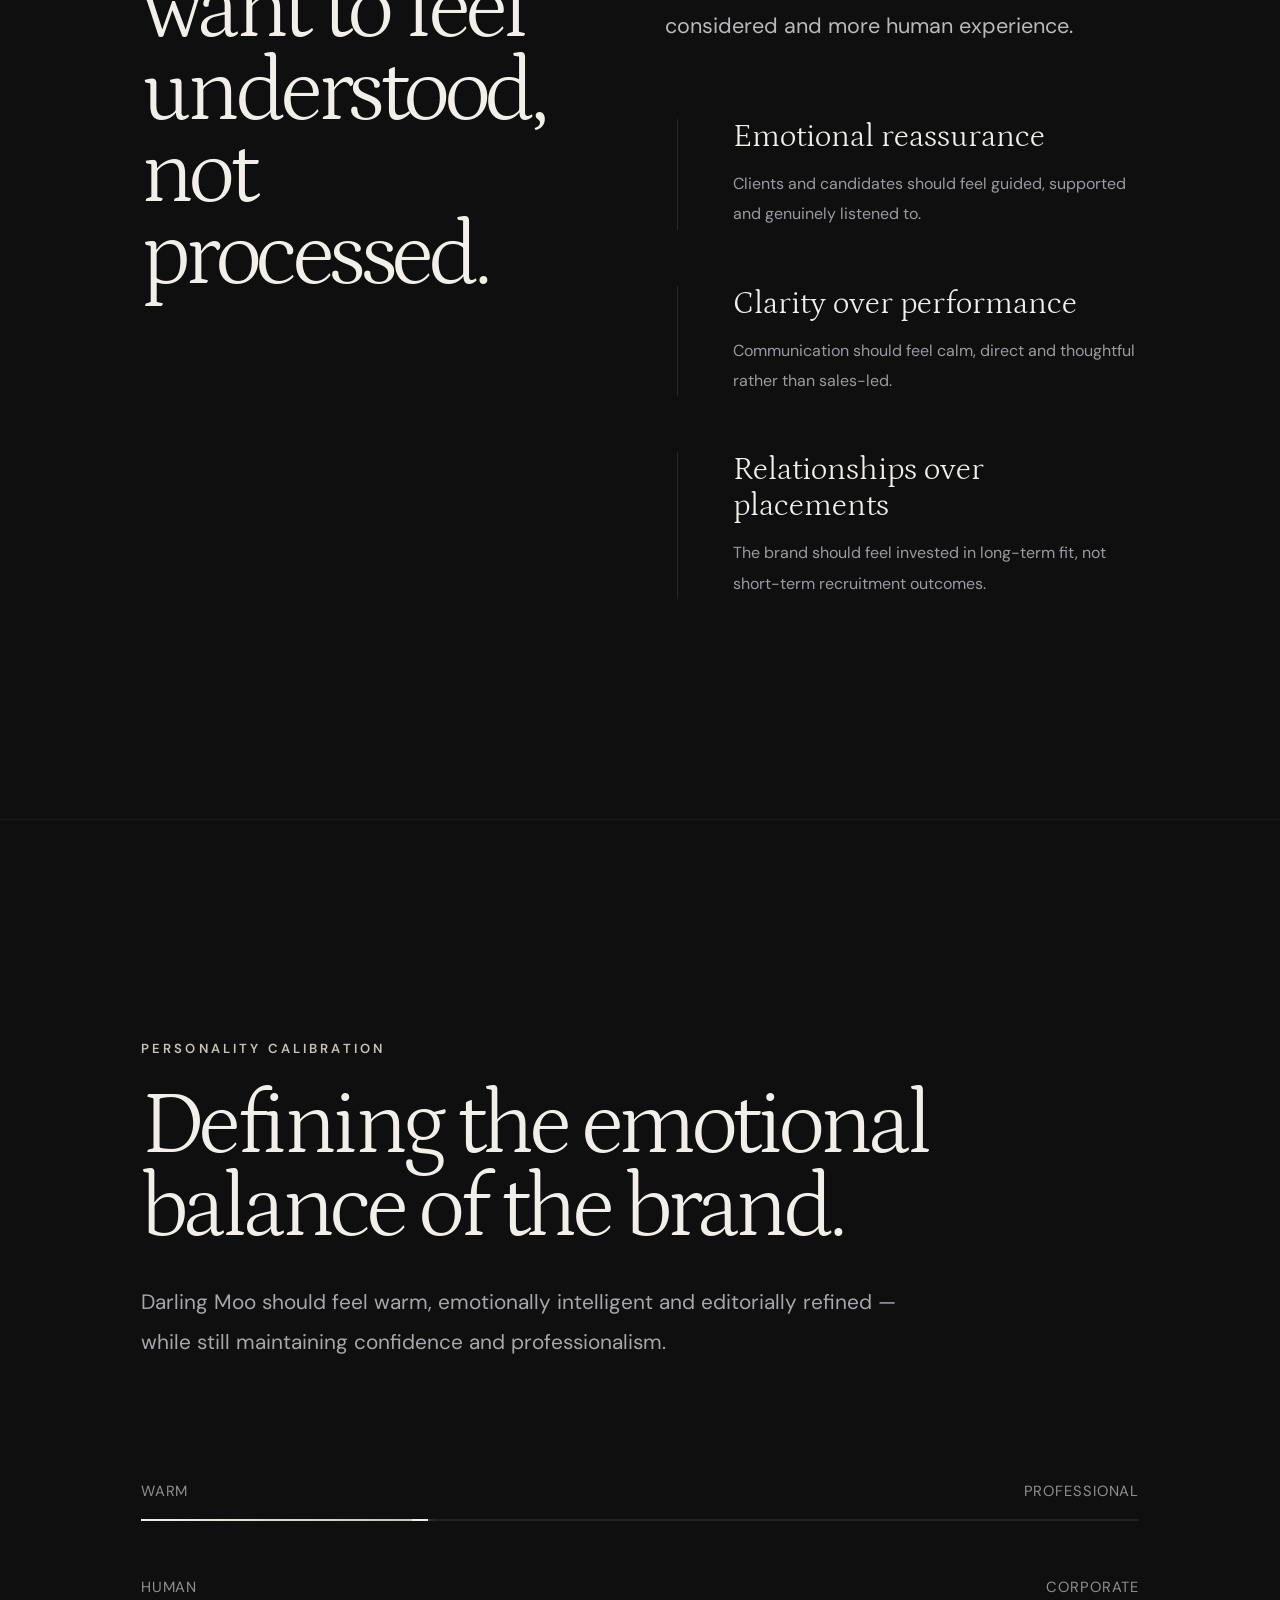
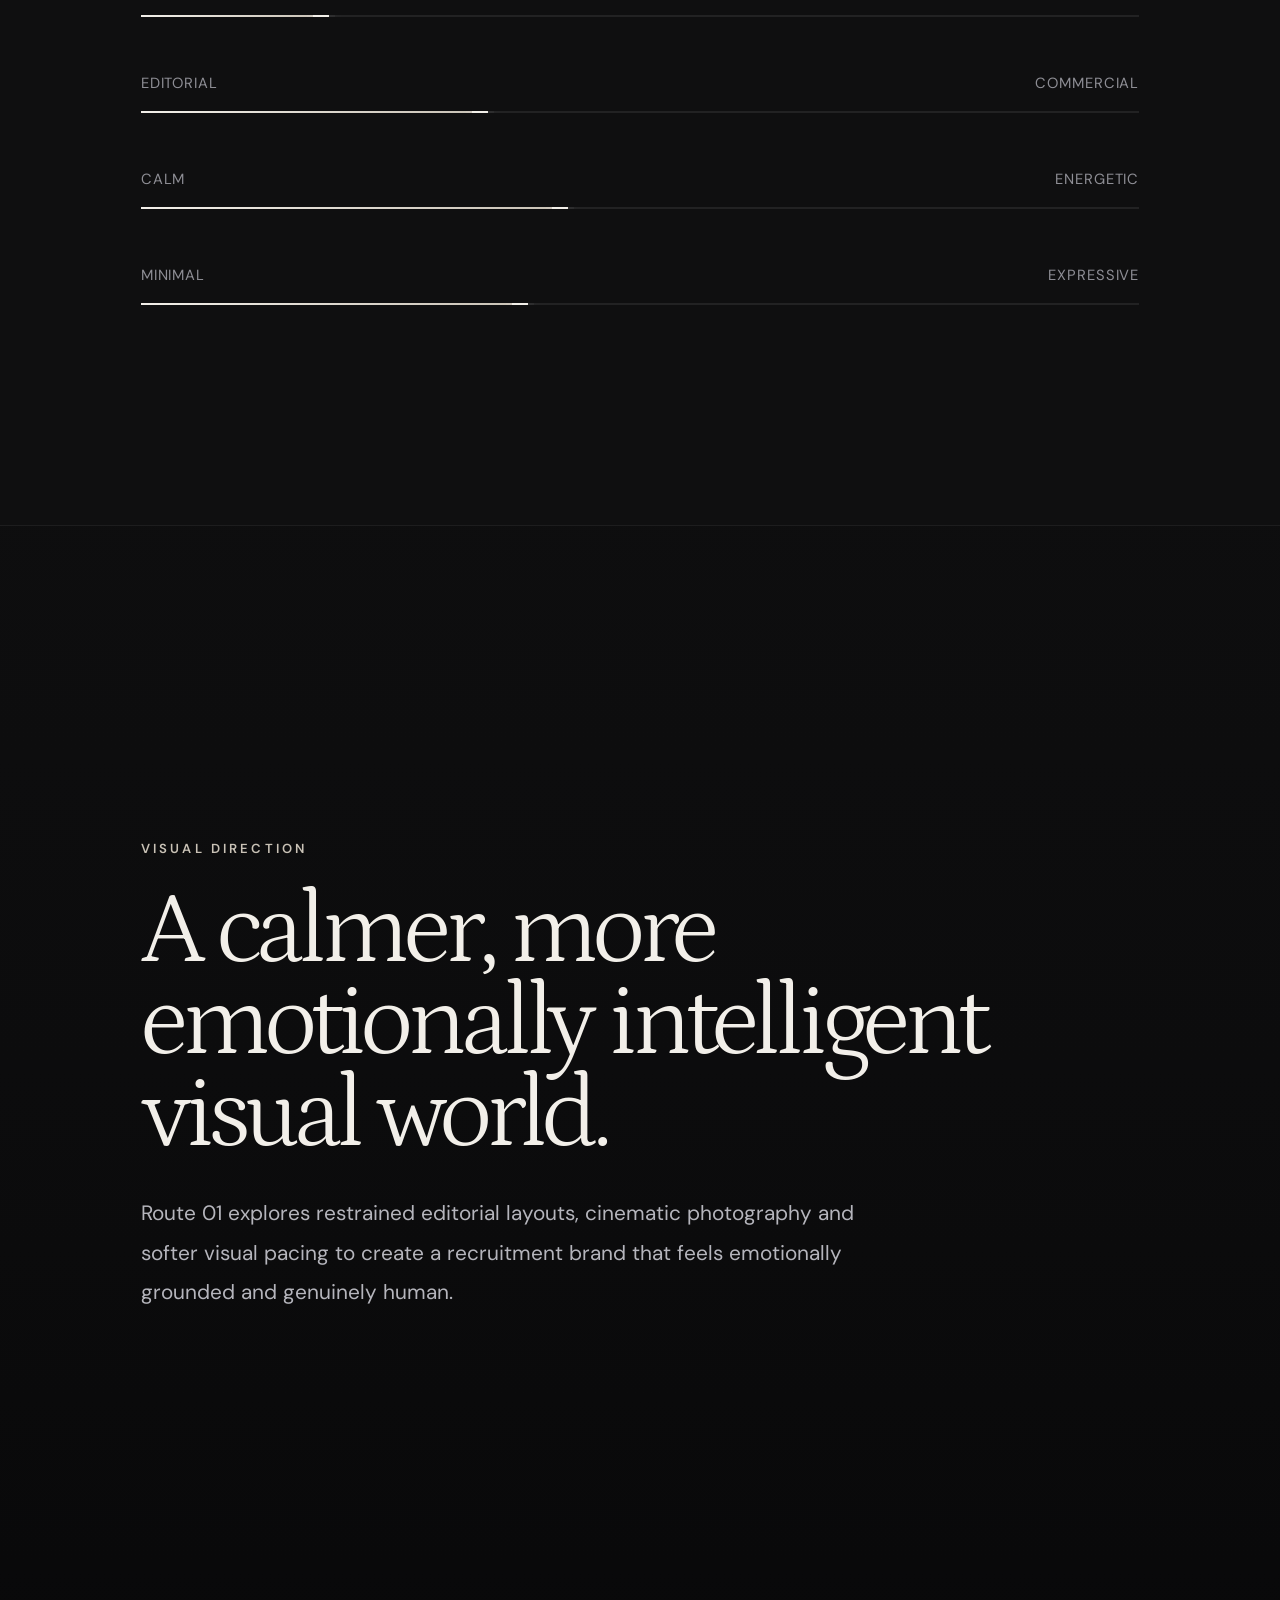
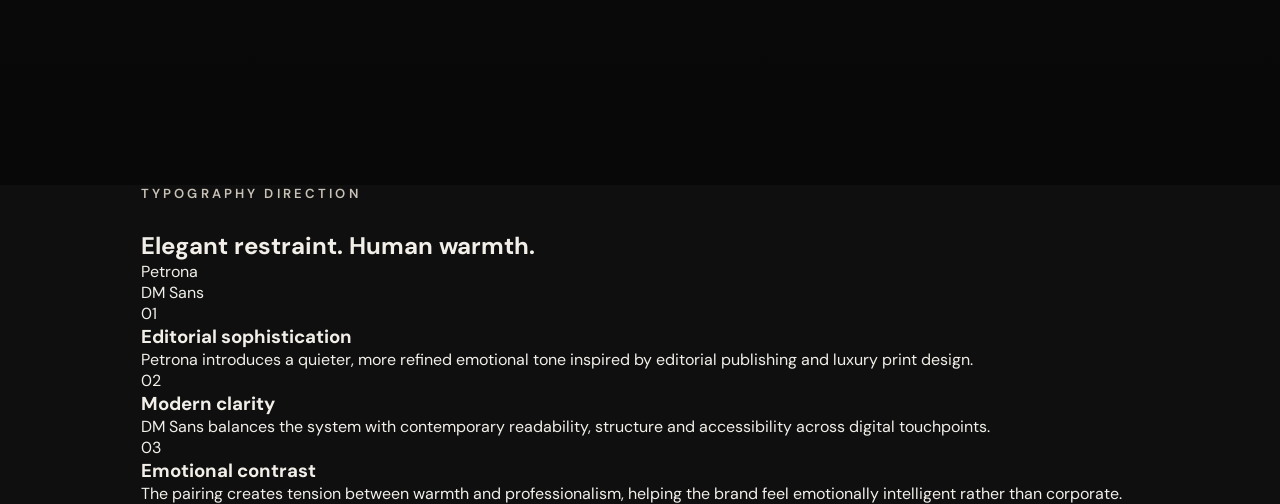
==== commit 1ebe5fba: "Add typography direction section with notes" ====
--- a/route-01.html
+++ b/route-01.html
@@ -504,6 +504,105 @@
 
 </section>
 
+  <section class="type-direction">
+
+  <div class="container">
+
+    <div class="type-header">
+
+      <div class="eyebrow">
+        Typography Direction
+      </div>
+
+      <h2>
+        Elegant restraint.
+        Human warmth.
+      </h2>
+
+    </div>
+
+    <div class="type-grid">
+
+      <div class="type-specimen">
+
+        <div class="serif-example">
+          Petrona
+        </div>
+
+        <div class="sans-example">
+          DM Sans
+        </div>
+
+      </div>
+
+      <div class="type-notes">
+
+        <div class="type-note">
+
+          <span>01</span>
+
+          <div>
+
+            <h3>
+              Editorial sophistication
+            </h3>
+
+            <p>
+              Petrona introduces a quieter,
+              more refined emotional tone inspired by editorial publishing
+              and luxury print design.
+            </p>
+
+          </div>
+
+        </div>
+
+        <div class="type-note">
+
+          <span>02</span>
+
+          <div>
+
+            <h3>
+              Modern clarity
+            </h3>
+
+            <p>
+              DM Sans balances the system with contemporary readability,
+              structure and accessibility across digital touchpoints.
+            </p>
+
+          </div>
+
+        </div>
+
+        <div class="type-note">
+
+          <span>03</span>
+
+          <div>
+
+            <h3>
+              Emotional contrast
+            </h3>
+
+            <p>
+              The pairing creates tension between warmth and professionalism,
+              helping the brand feel emotionally intelligent rather than corporate.
+            </p>
+
+          </div>
+
+        </div>
+
+      </div>
+
+    </div>
+
+  </div>
+
+</section>
+
   <script src="script.js"></script>
 
 </body>
--- a/styles.css
+++ b/styles.css
@@ -719,3 +719,98 @@
 
 }
 
+.visual-transition {
+  position: relative;
+
+  height: 140vh;
+
+  overflow: hidden;
+
+  display: flex;
+  align-items: flex-end;
+
+  border-top: 1px solid rgba(255,255,255,0.06);
+}
+
+.visual-image {
+  position: absolute;
+  inset: 0;
+}
+
+.visual-image img {
+  position: absolute;
+  inset: 0;
+
+  width: 100%;
+  height: 100%;
+
+  object-fit: cover;
+  object-position: center center;
+
+  transform: scale(1.04);
+
+  filter:
+    brightness(0.34)
+    saturate(0.72)
+    contrast(1.04);
+}
+
+.visual-overlay {
+  position: absolute;
+  inset: 0;
+
+  background:
+    linear-gradient(
+      to top,
+      rgba(8,8,9,1) 0%,
+      rgba(8,8,9,0.82) 22%,
+      rgba(8,8,9,0.46) 52%,
+      rgba(8,8,9,0.18) 100%
+    );
+}
+
+.visual-content {
+  position: relative;
+  z-index: 2;
+
+  padding-bottom: 160px;
+}
+
+.visual-content h2 {
+  font-family: 'Petrona', serif;
+
+  font-size: clamp(4.5rem, 8vw, 7rem);
+
+  line-height: 0.9;
+
+  font-weight: 300;
+
+  letter-spacing: -0.06em;
+
+  max-width: 900px;
+
+  margin-bottom: 32px;
+}
+
+.visual-content p {
+  max-width: 720px;
+
+  font-size: 1.3rem;
+
+  line-height: 1.9;
+
+  color: #B5B5BC;
+}
+
+@media (max-width: 1024px) {
+
+  .visual-transition {
+    height: 100vh;
+  }
+
+  .visual-content {
+    padding-bottom: 80px;
+  }
+
+}
+
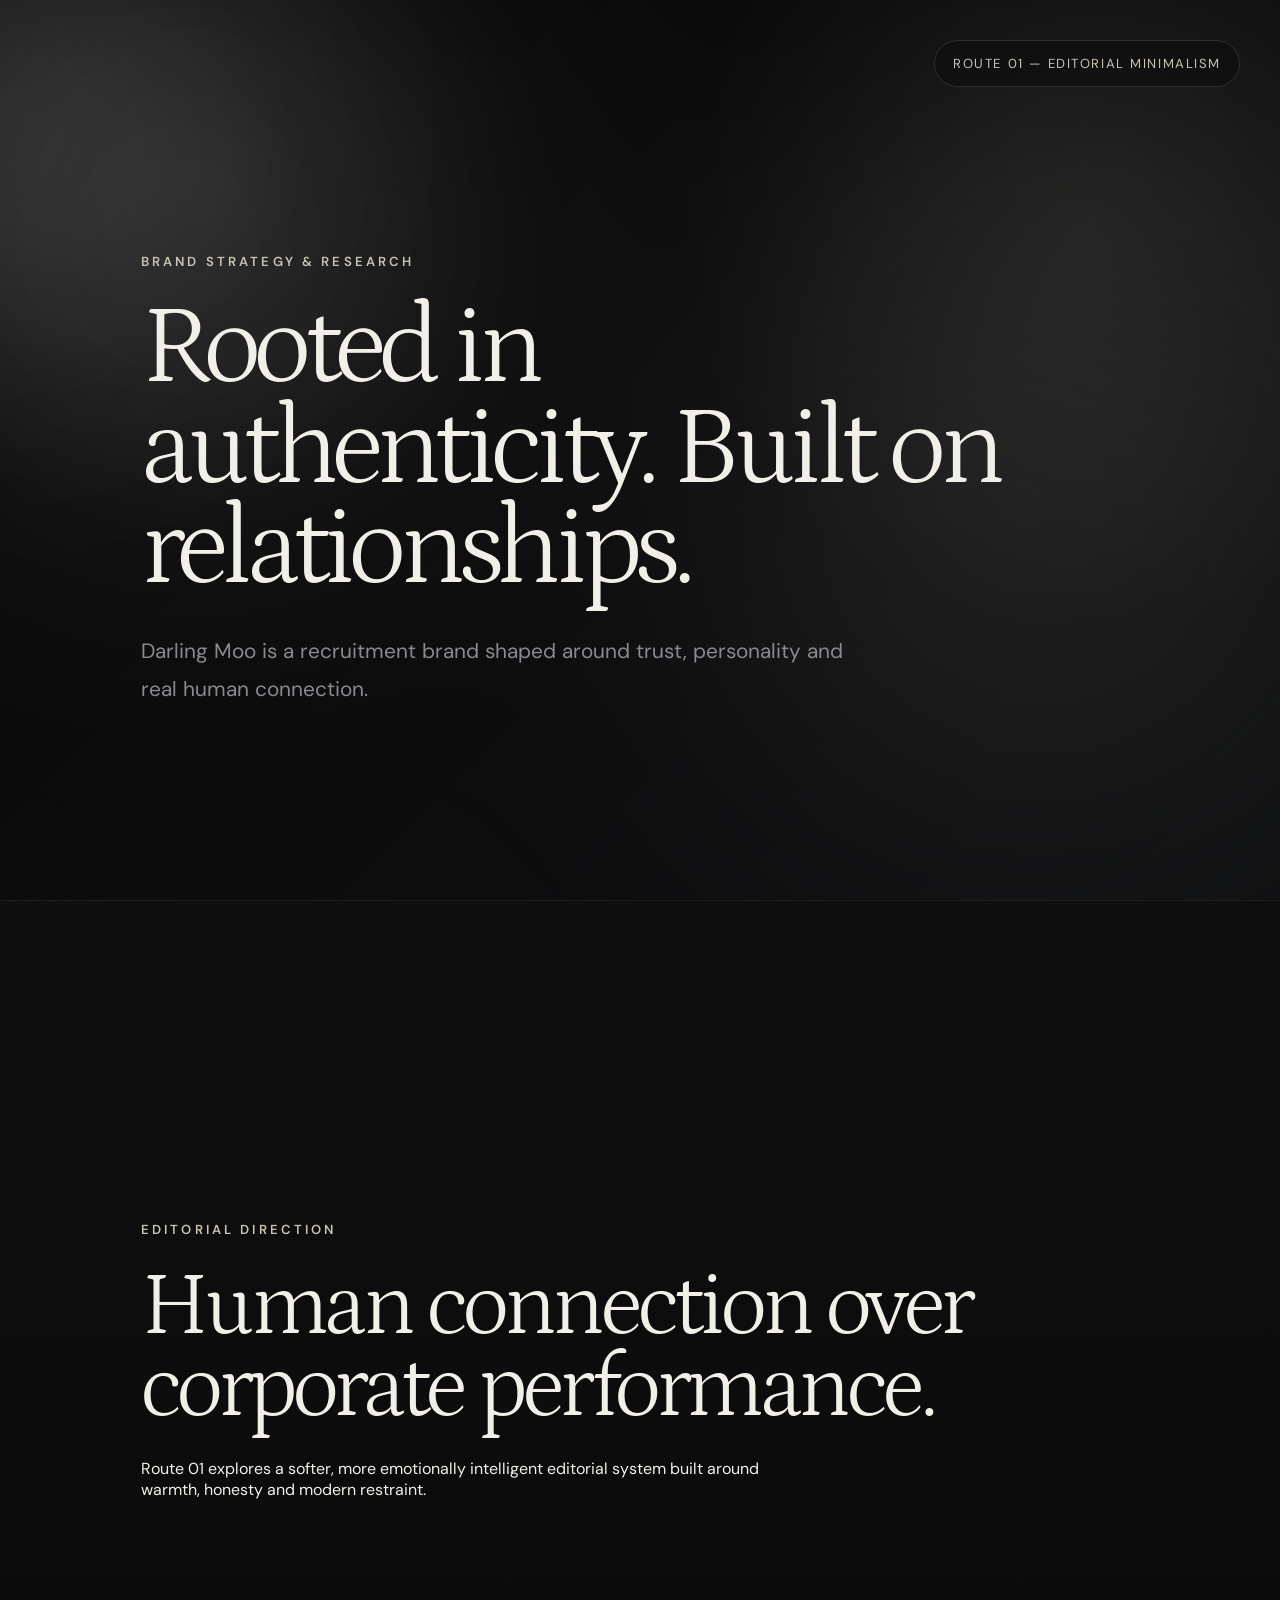
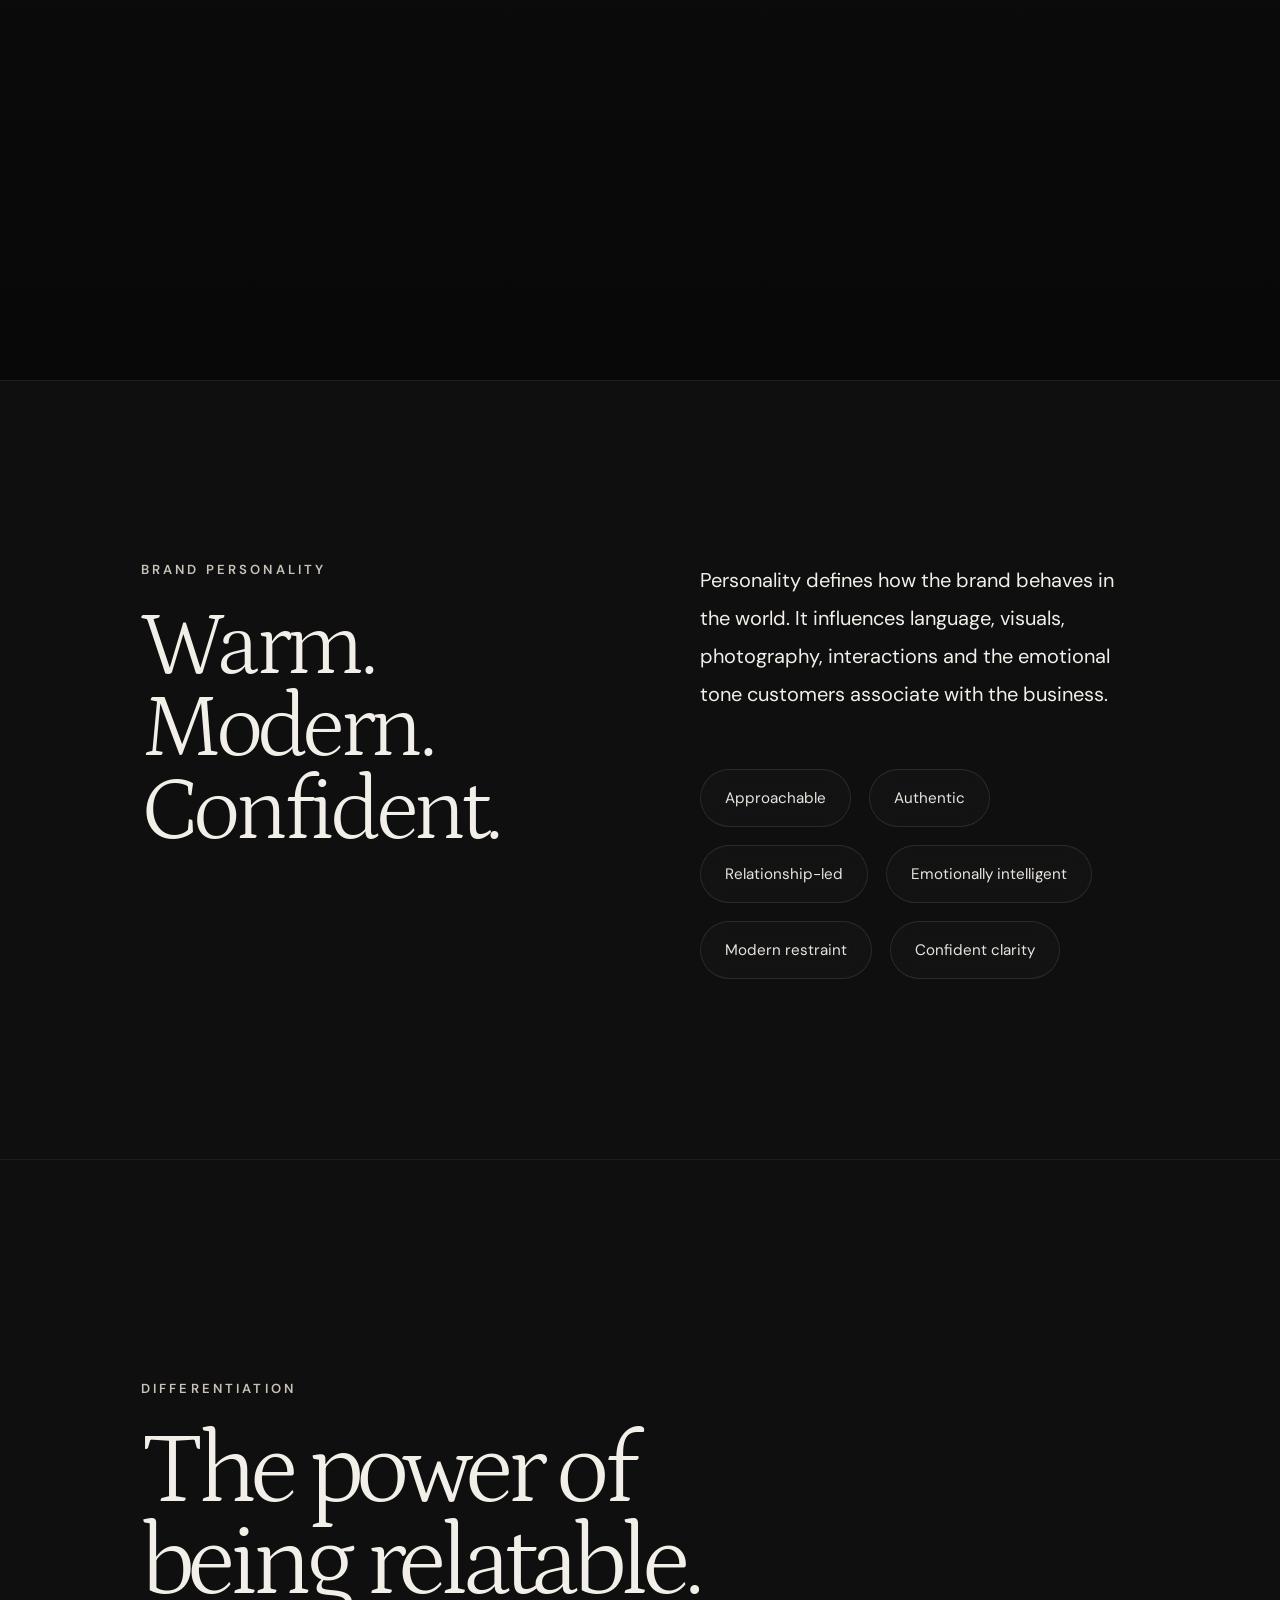
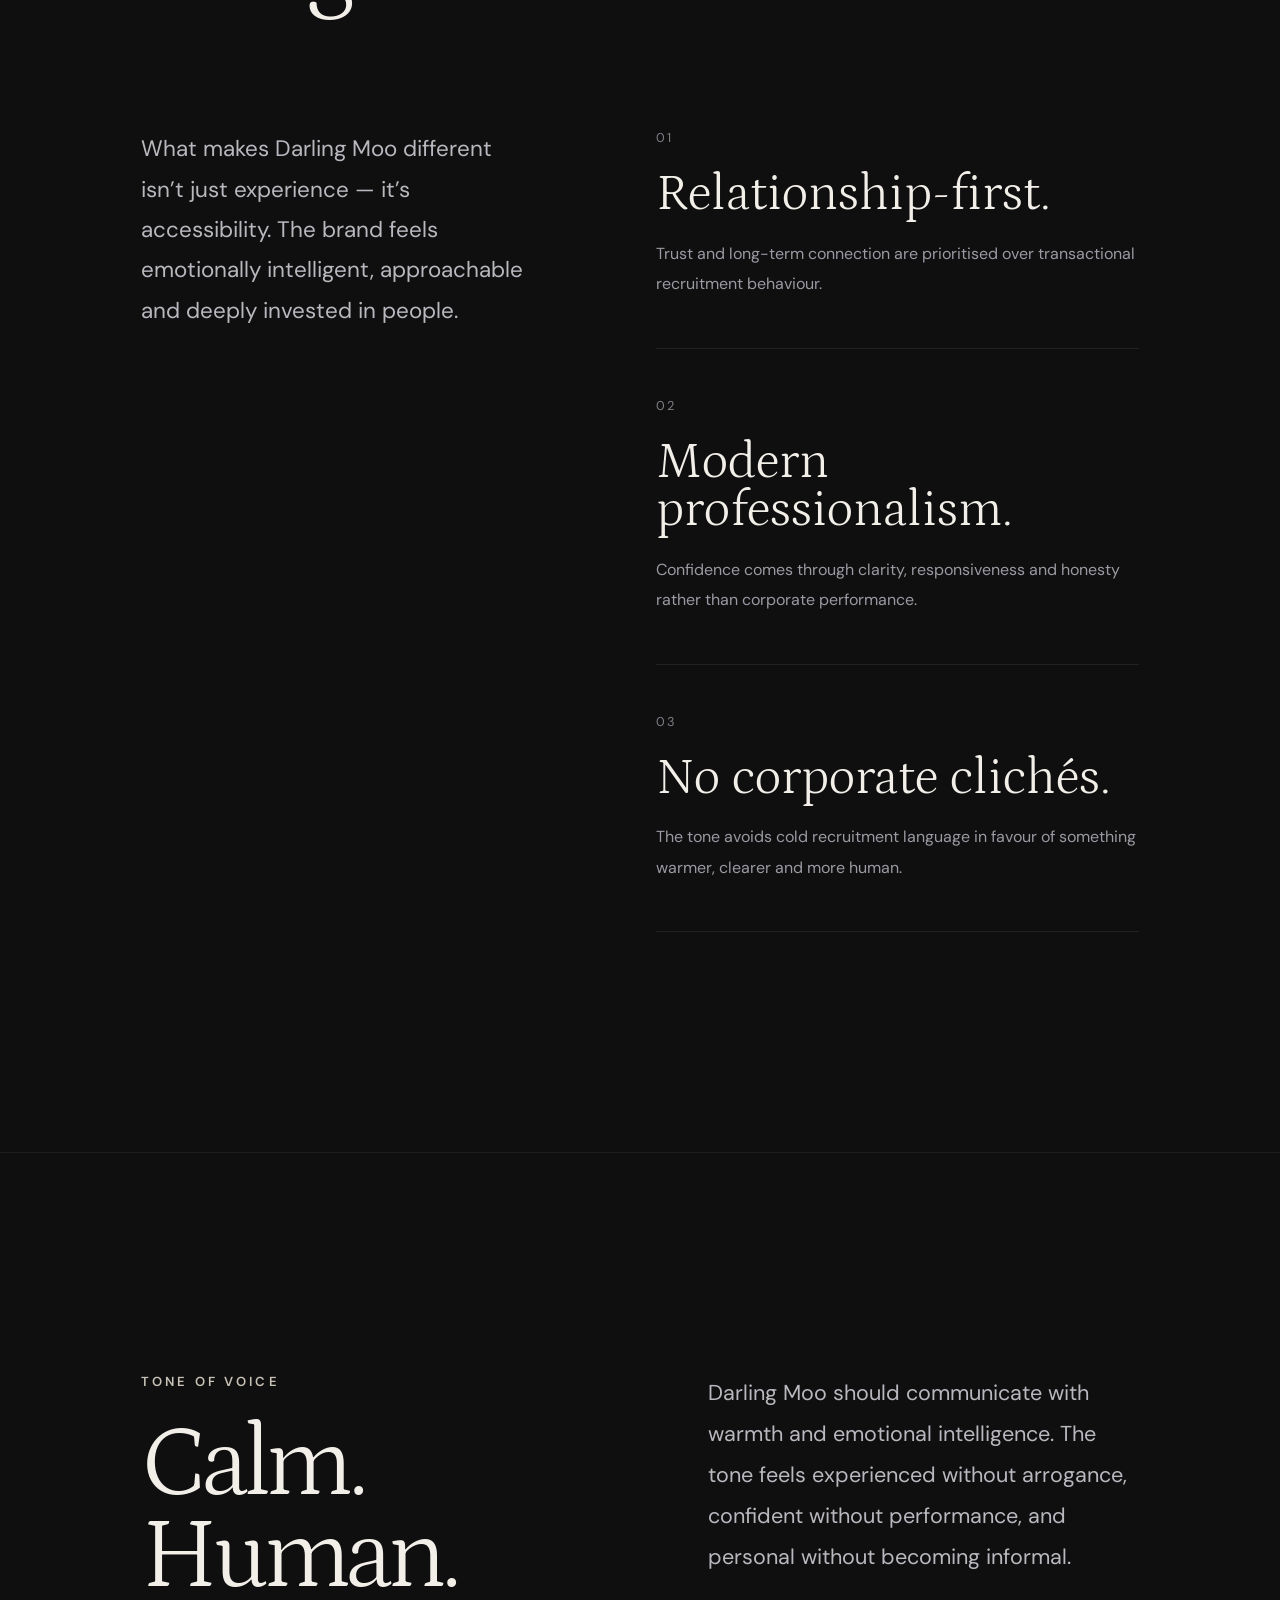
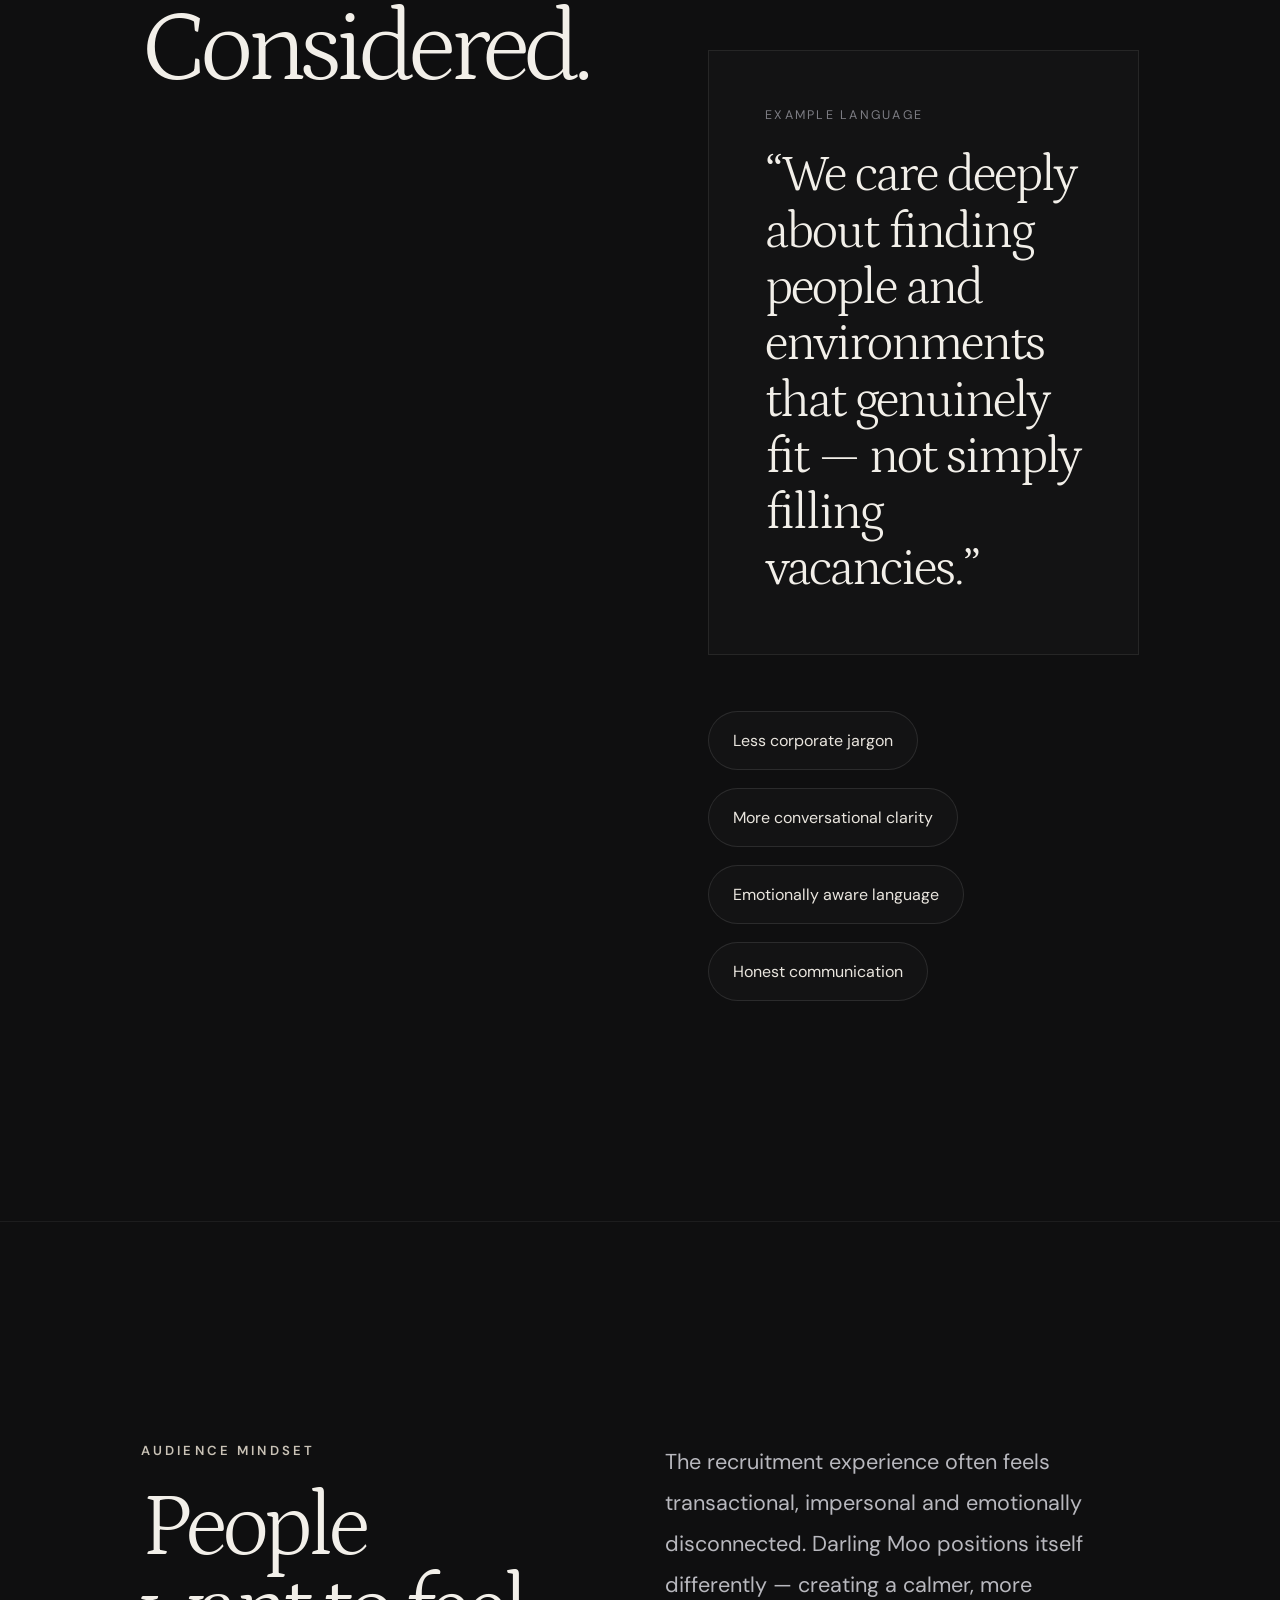
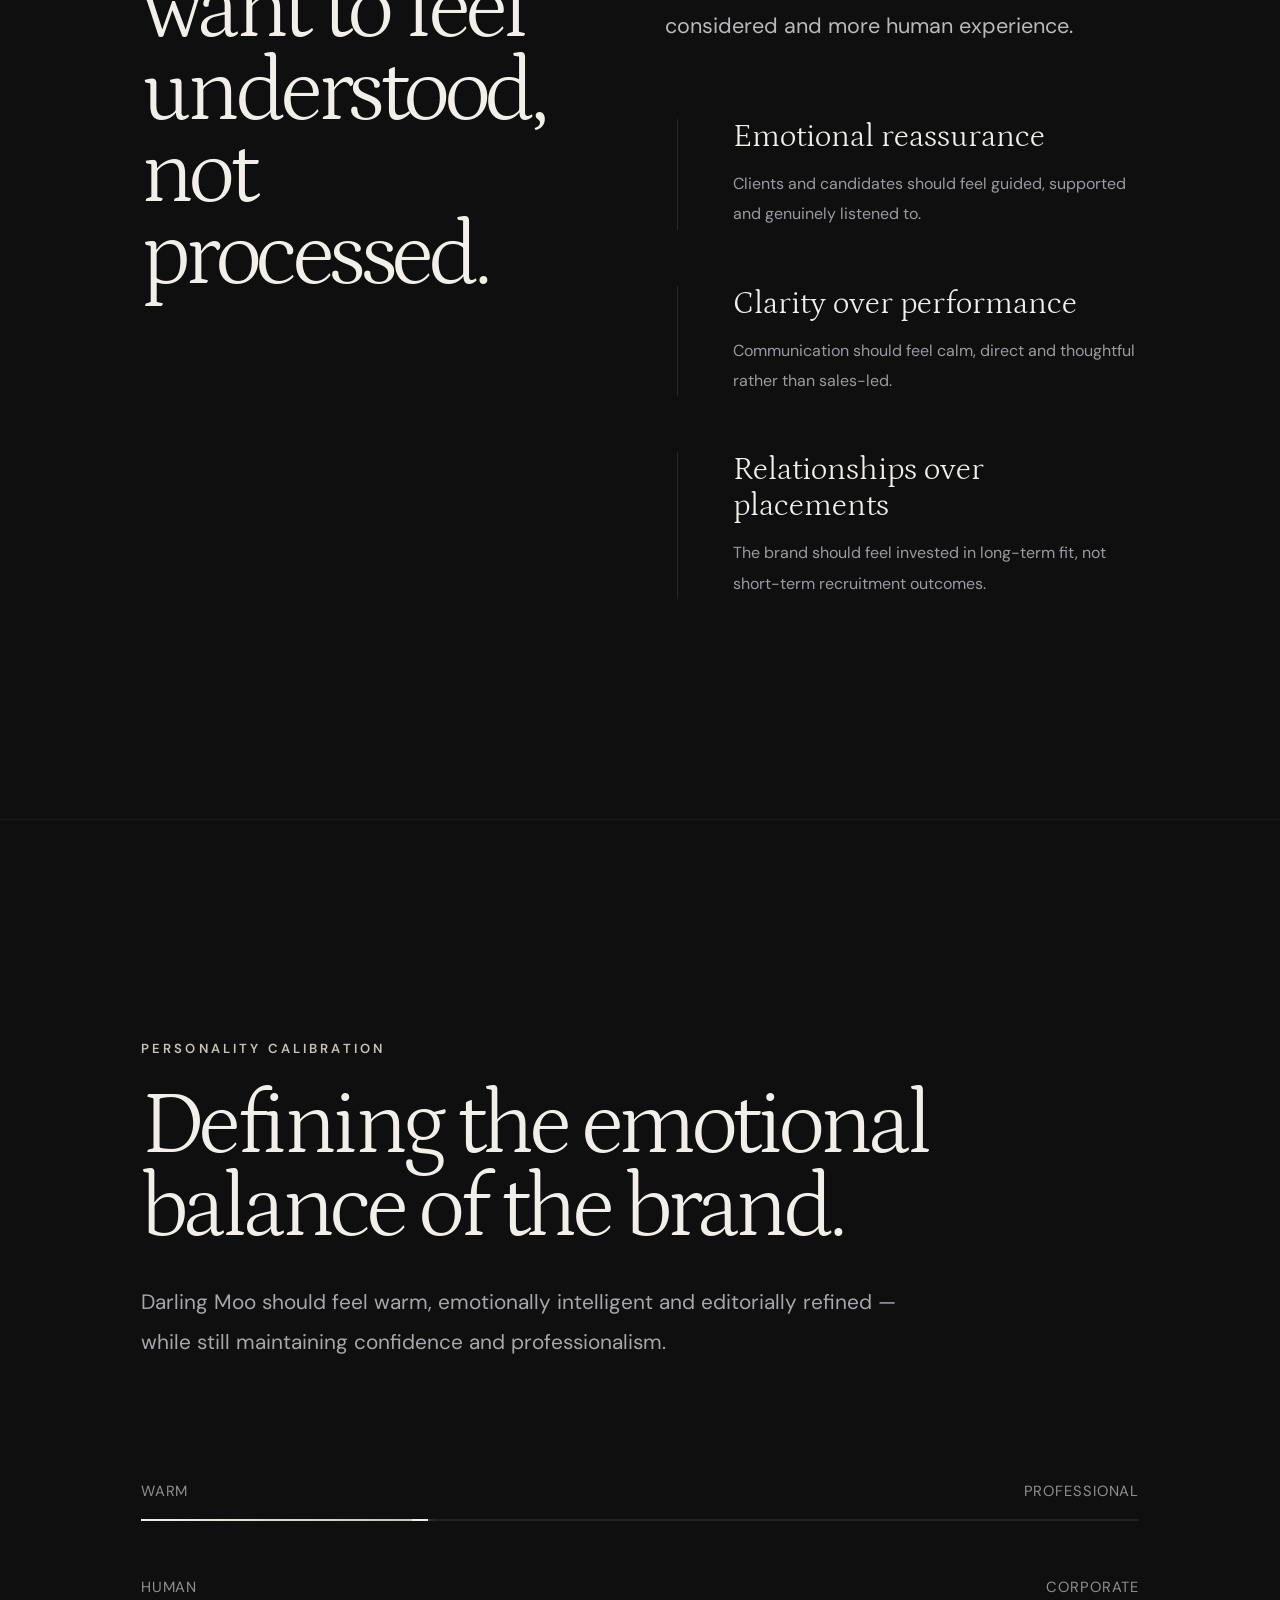
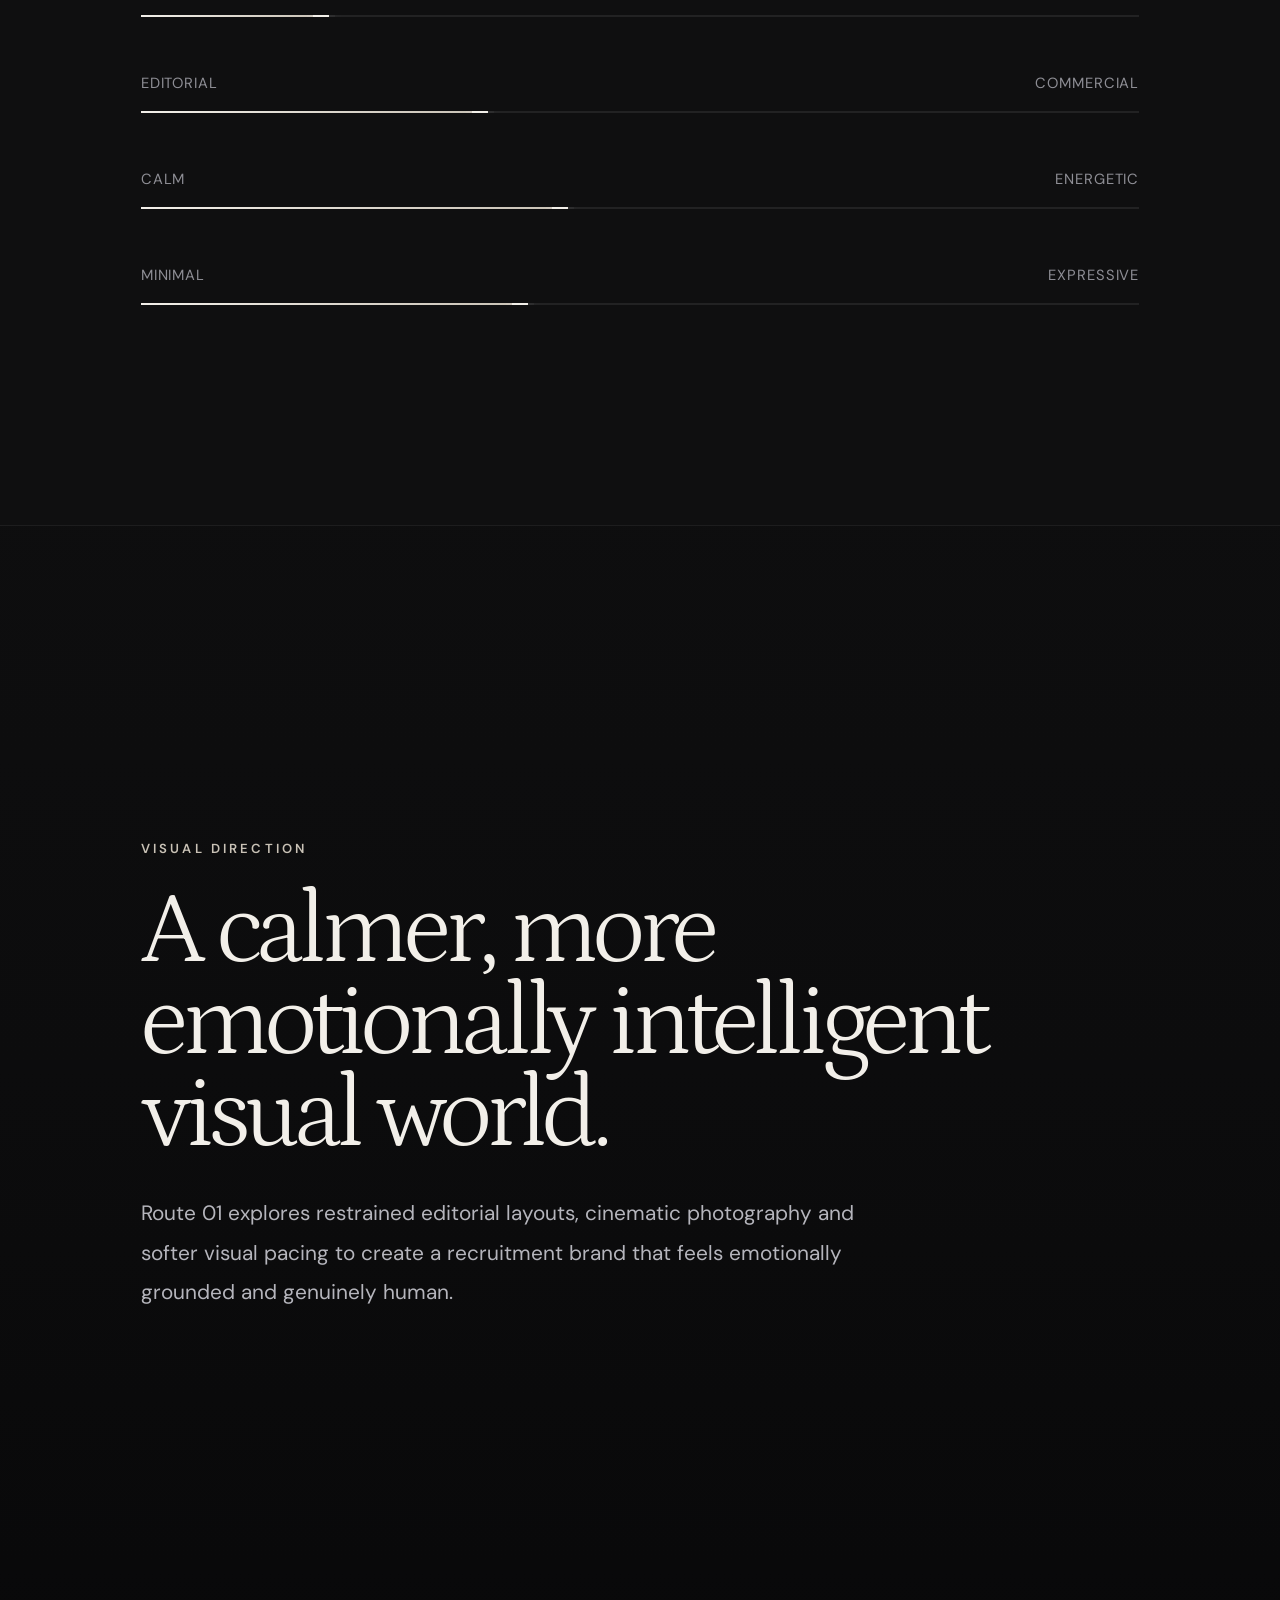
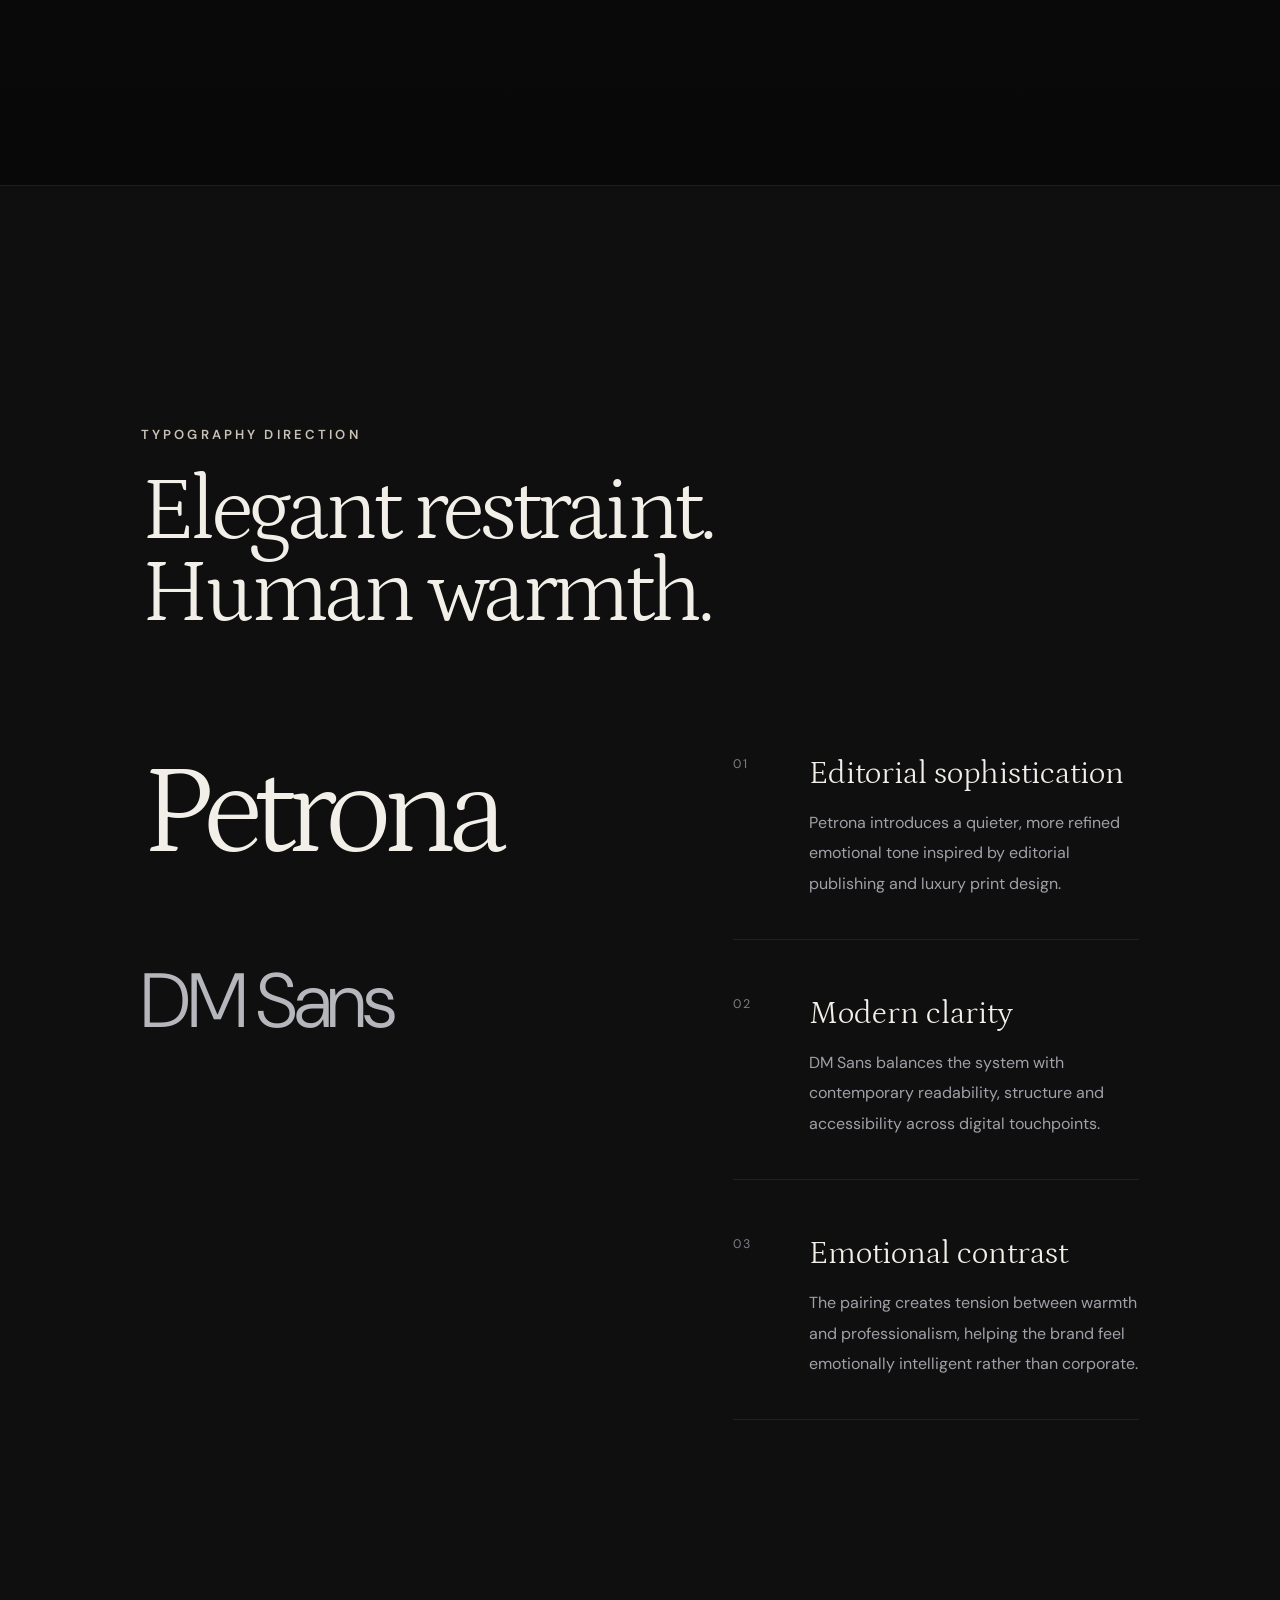
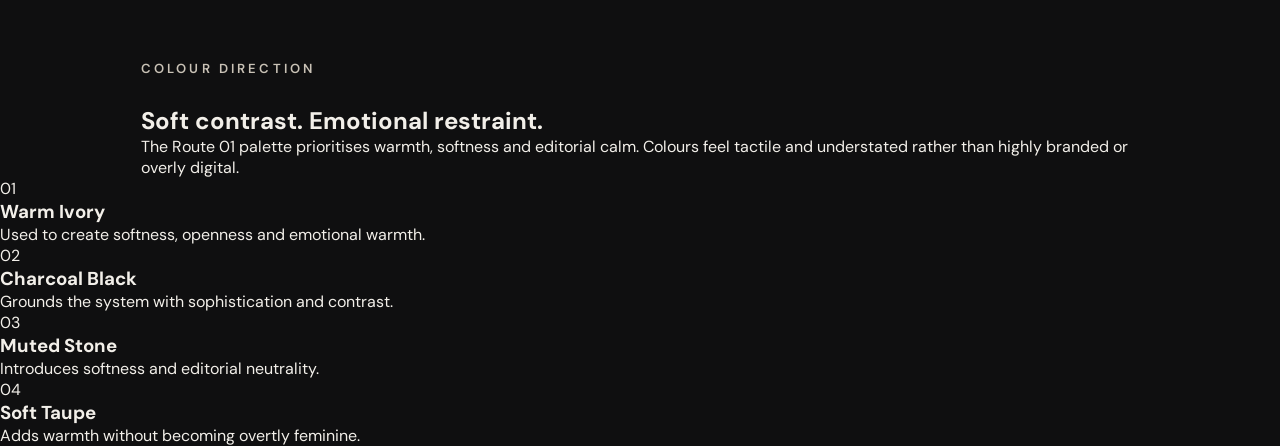
==== commit 49ec4b6f: "Add colour direction section with palette details" ====
--- a/route-01.html
+++ b/route-01.html
@@ -603,6 +603,108 @@
 
 </section>
 
+  <section class="colour-direction">
+
+  <div class="container">
+
+    <div class="colour-header">
+
+      <div class="eyebrow">
+        Colour Direction
+      </div>
+
+      <h2>
+        Soft contrast.
+        Emotional restraint.
+      </h2>
+
+      <p>
+        The Route 01 palette prioritises warmth, softness and editorial calm.
+        Colours feel tactile and understated rather than highly branded or overly digital.
+      </p>
+
+    </div>
+
+  </div>
+
+  <div class="colour-panels">
+
+    <div class="colour-panel panel-01">
+
+      <div class="panel-content">
+
+        <span>01</span>
+
+        <h3>
+          Warm Ivory
+        </h3>
+
+        <p>
+          Used to create softness, openness and emotional warmth.
+        </p>
+
+      </div>
+
+    </div>
+
+    <div class="colour-panel panel-02">
+
+      <div class="panel-content">
+
+        <span>02</span>
+
+        <h3>
+          Charcoal Black
+        </h3>
+
+        <p>
+          Grounds the system with sophistication and contrast.
+        </p>
+
+      </div>
+
+    </div>
+
+    <div class="colour-panel panel-03">
+
+      <div class="panel-content">
+
+        <span>03</span>
+
+        <h3>
+          Muted Stone
+        </h3>
+
+        <p>
+          Introduces softness and editorial neutrality.
+        </p>
+
+      </div>
+
+    </div>
+
+    <div class="colour-panel panel-04">
+
+      <div class="panel-content">
+
+        <span>04</span>
+
+        <h3>
+          Soft Taupe
+        </h3>
+
+        <p>
+          Adds warmth without becoming overtly feminine.
+        </p>
+
+      </div>
+
+    </div>
+
+  </div>
+
+</section>
+
   <script src="script.js"></script>
 
 </body>
--- a/styles.css
+++ b/styles.css
@@ -814,3 +814,119 @@
 
 }
 
+.type-direction {
+  padding: 240px 0;
+
+  border-top: 1px solid rgba(255,255,255,0.06);
+}
+
+.type-header {
+  margin-bottom: 120px;
+}
+
+.type-header h2 {
+  font-family: 'Petrona', serif;
+
+  font-size: clamp(4rem, 7vw, 6rem);
+
+  line-height: 0.92;
+
+  font-weight: 300;
+
+  letter-spacing: -0.05em;
+
+  max-width: 760px;
+}
+
+.type-grid {
+  display: grid;
+  grid-template-columns: 1fr 0.9fr;
+
+  gap: 140px;
+
+  align-items: start;
+}
+
+.type-specimen {
+  display: flex;
+  flex-direction: column;
+  gap: 80px;
+}
+
+.serif-example {
+  font-family: 'Petrona', serif;
+
+  font-size: clamp(5rem, 10vw, 10rem);
+
+  line-height: 0.9;
+
+  font-weight: 300;
+
+  letter-spacing: -0.07em;
+
+  color: #F2EFE9;
+}
+
+.sans-example {
+  font-family: 'DM Sans', sans-serif;
+
+  font-size: clamp(3rem, 6vw, 5rem);
+
+  font-weight: 300;
+
+  letter-spacing: -0.04em;
+
+  color: #B6B6BD;
+}
+
+.type-notes {
+  display: flex;
+  flex-direction: column;
+  gap: 56px;
+}
+
+.type-note {
+  display: grid;
+  grid-template-columns: 48px 1fr;
+
+  gap: 28px;
+
+  padding-bottom: 40px;
+
+  border-bottom: 1px solid rgba(255,255,255,0.08);
+}
+
+.type-note span {
+  font-size: 0.78rem;
+
+  letter-spacing: 0.18em;
+
+  color: #7D7D84;
+}
+
+.type-note h3 {
+  font-family: 'Petrona', serif;
+
+  font-size: 2rem;
+
+  font-weight: 300;
+
+  margin-bottom: 16px;
+}
+
+.type-note p {
+  color: #A0A0A7;
+
+  line-height: 1.9;
+
+  max-width: 520px;
+}
+
+@media (max-width: 1024px) {
+
+  .type-grid {
+    grid-template-columns: 1fr;
+    gap: 80px;
+  }
+
+}
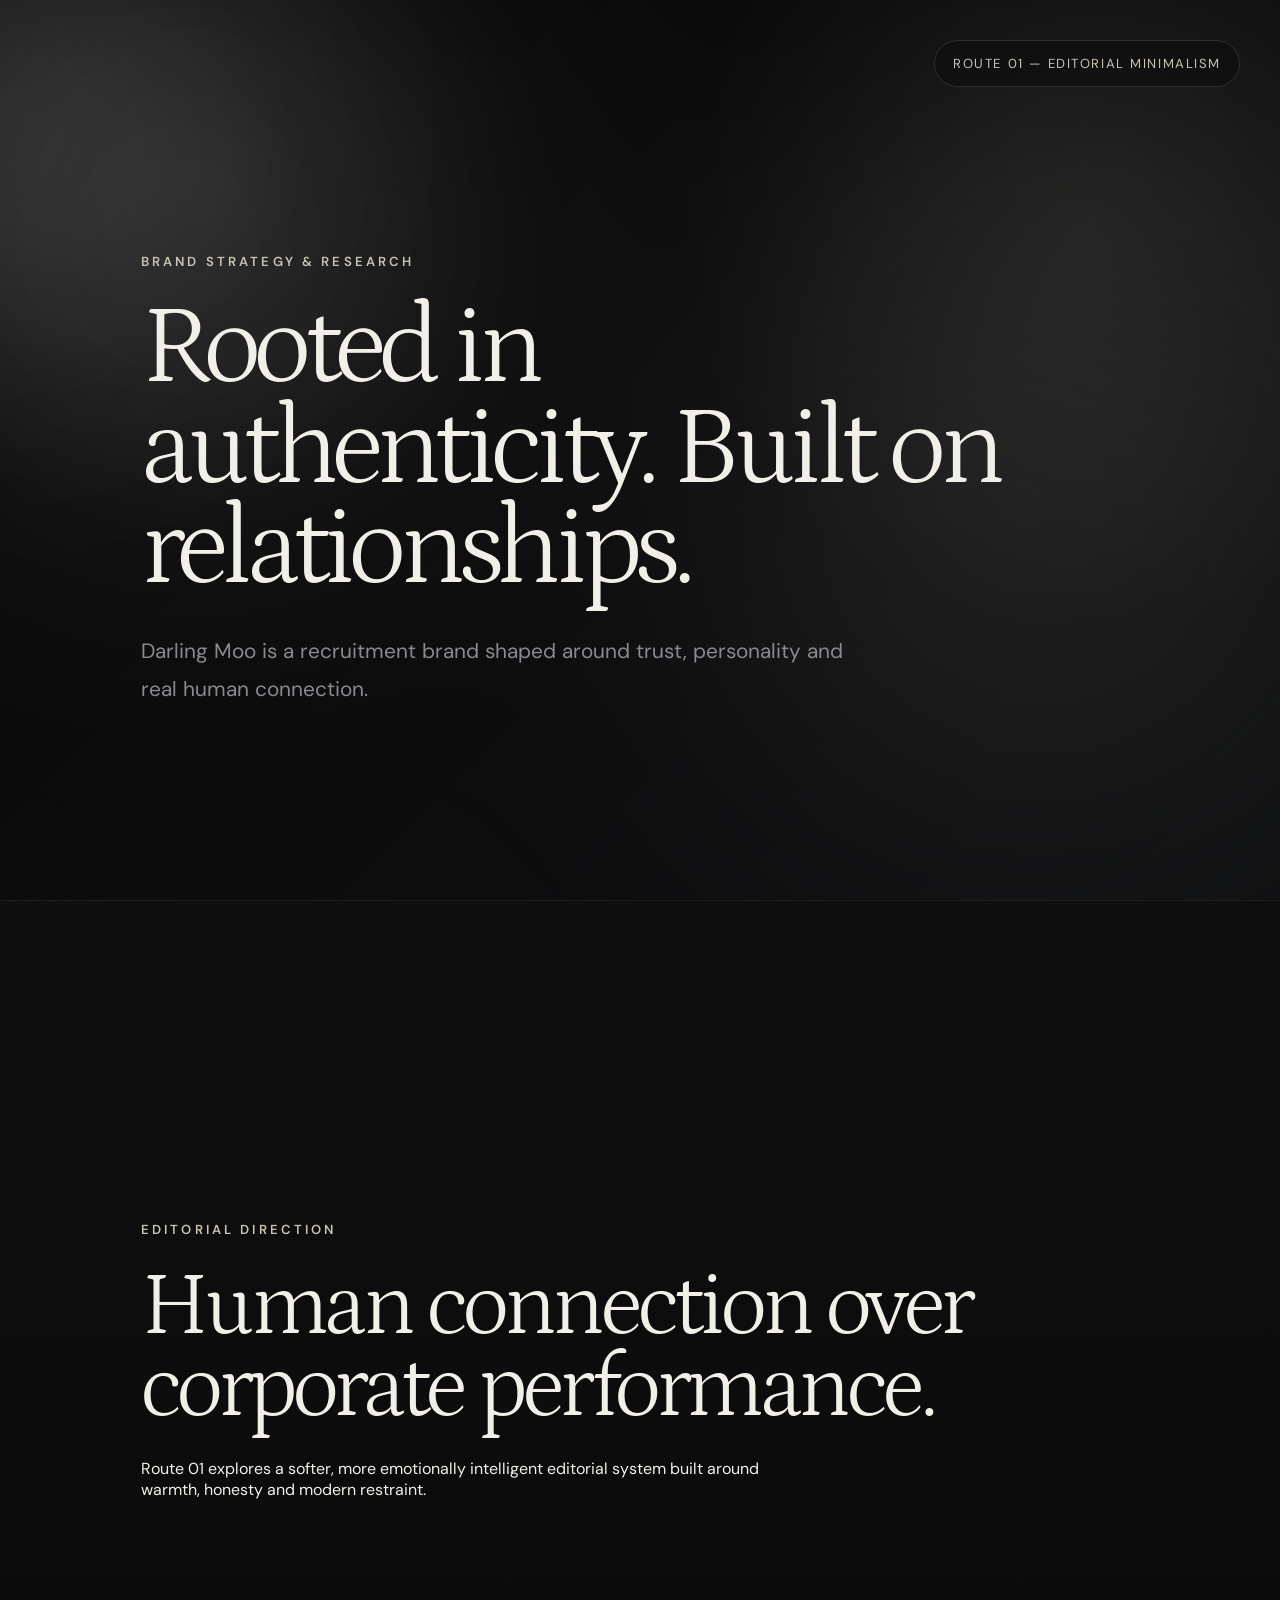
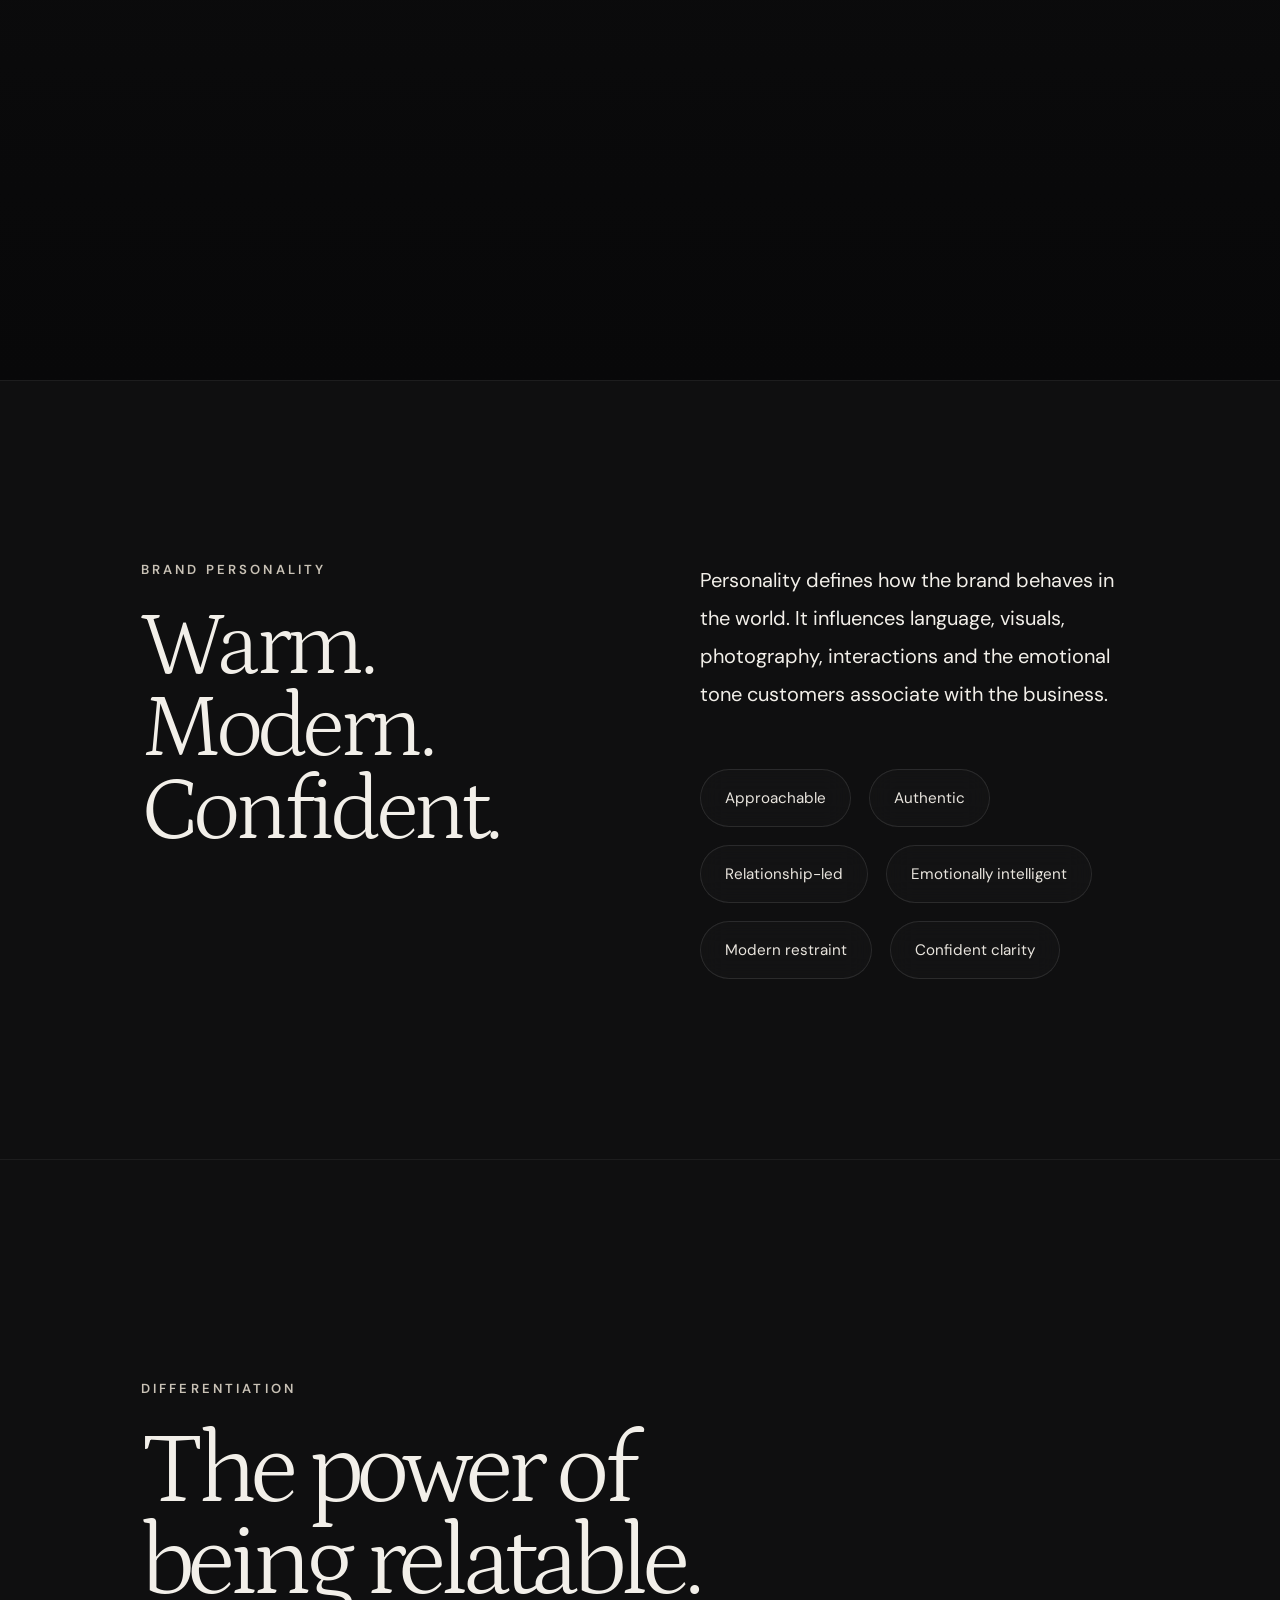
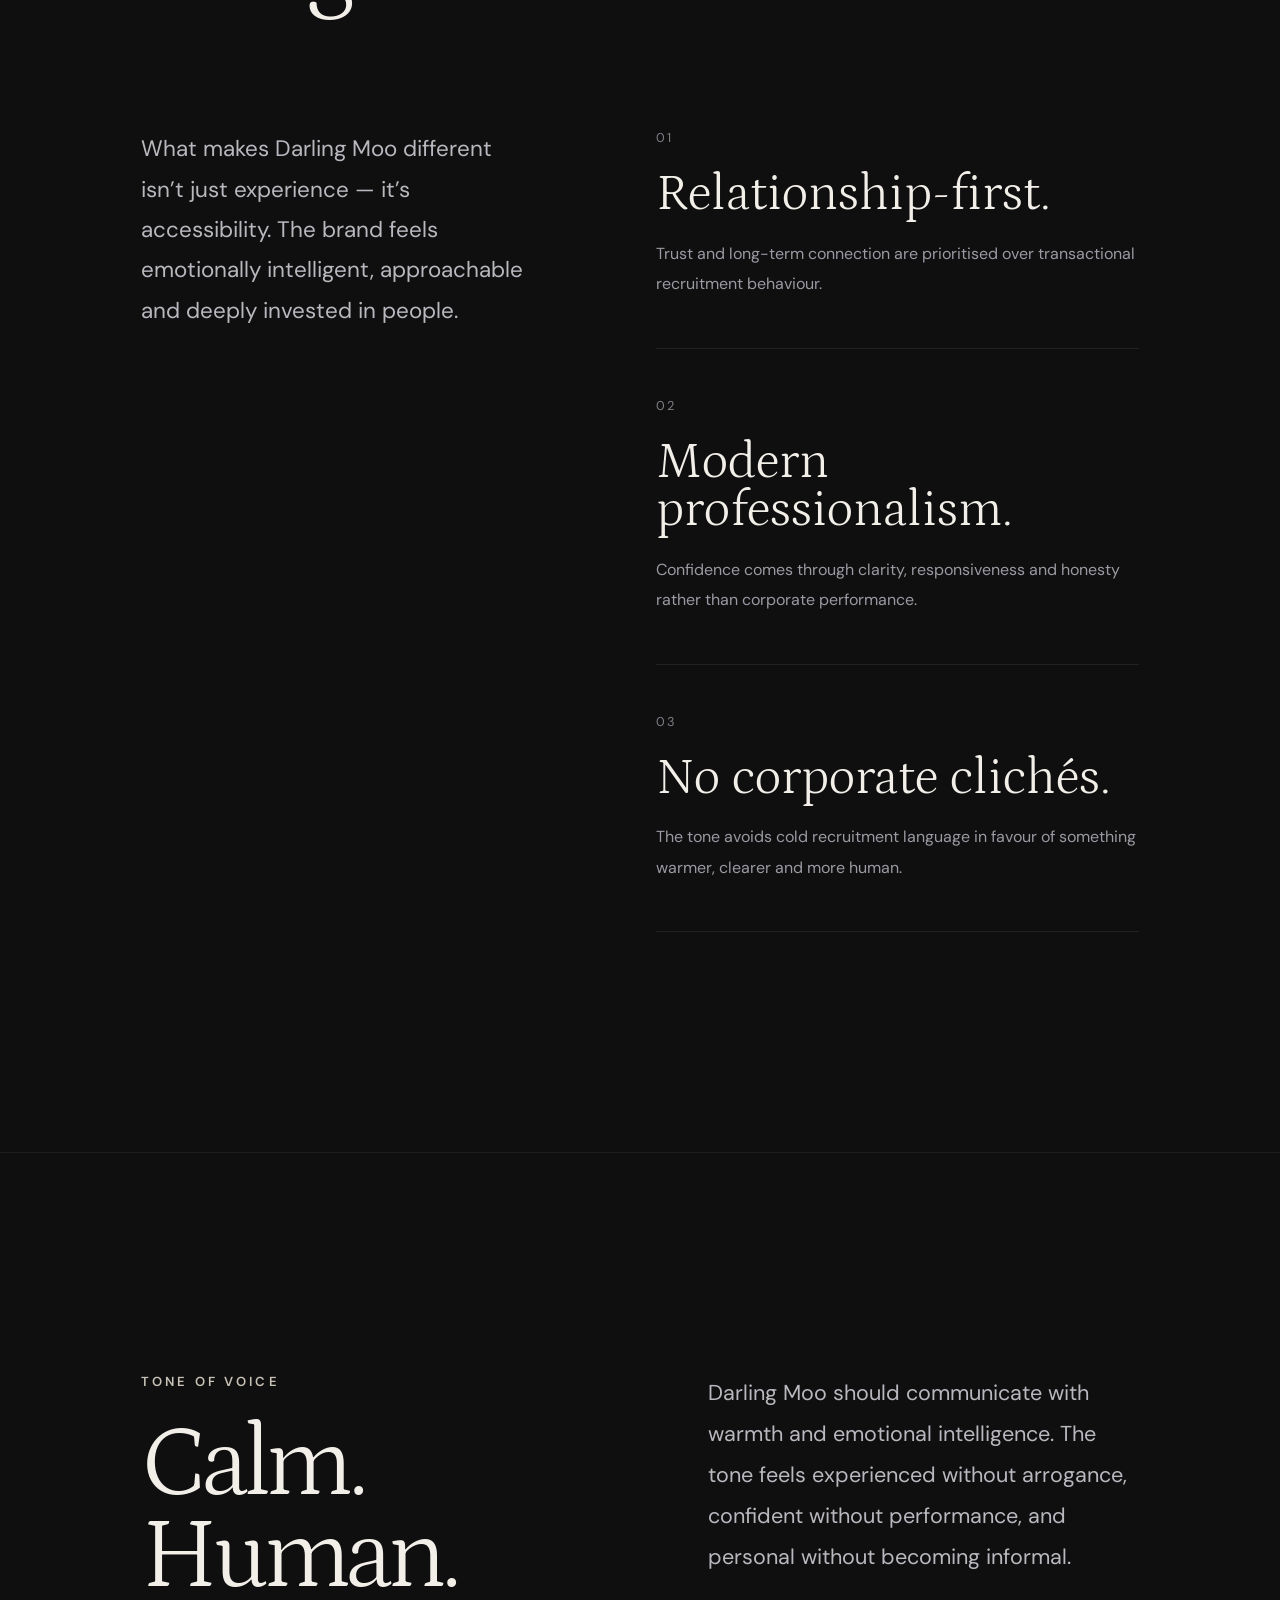
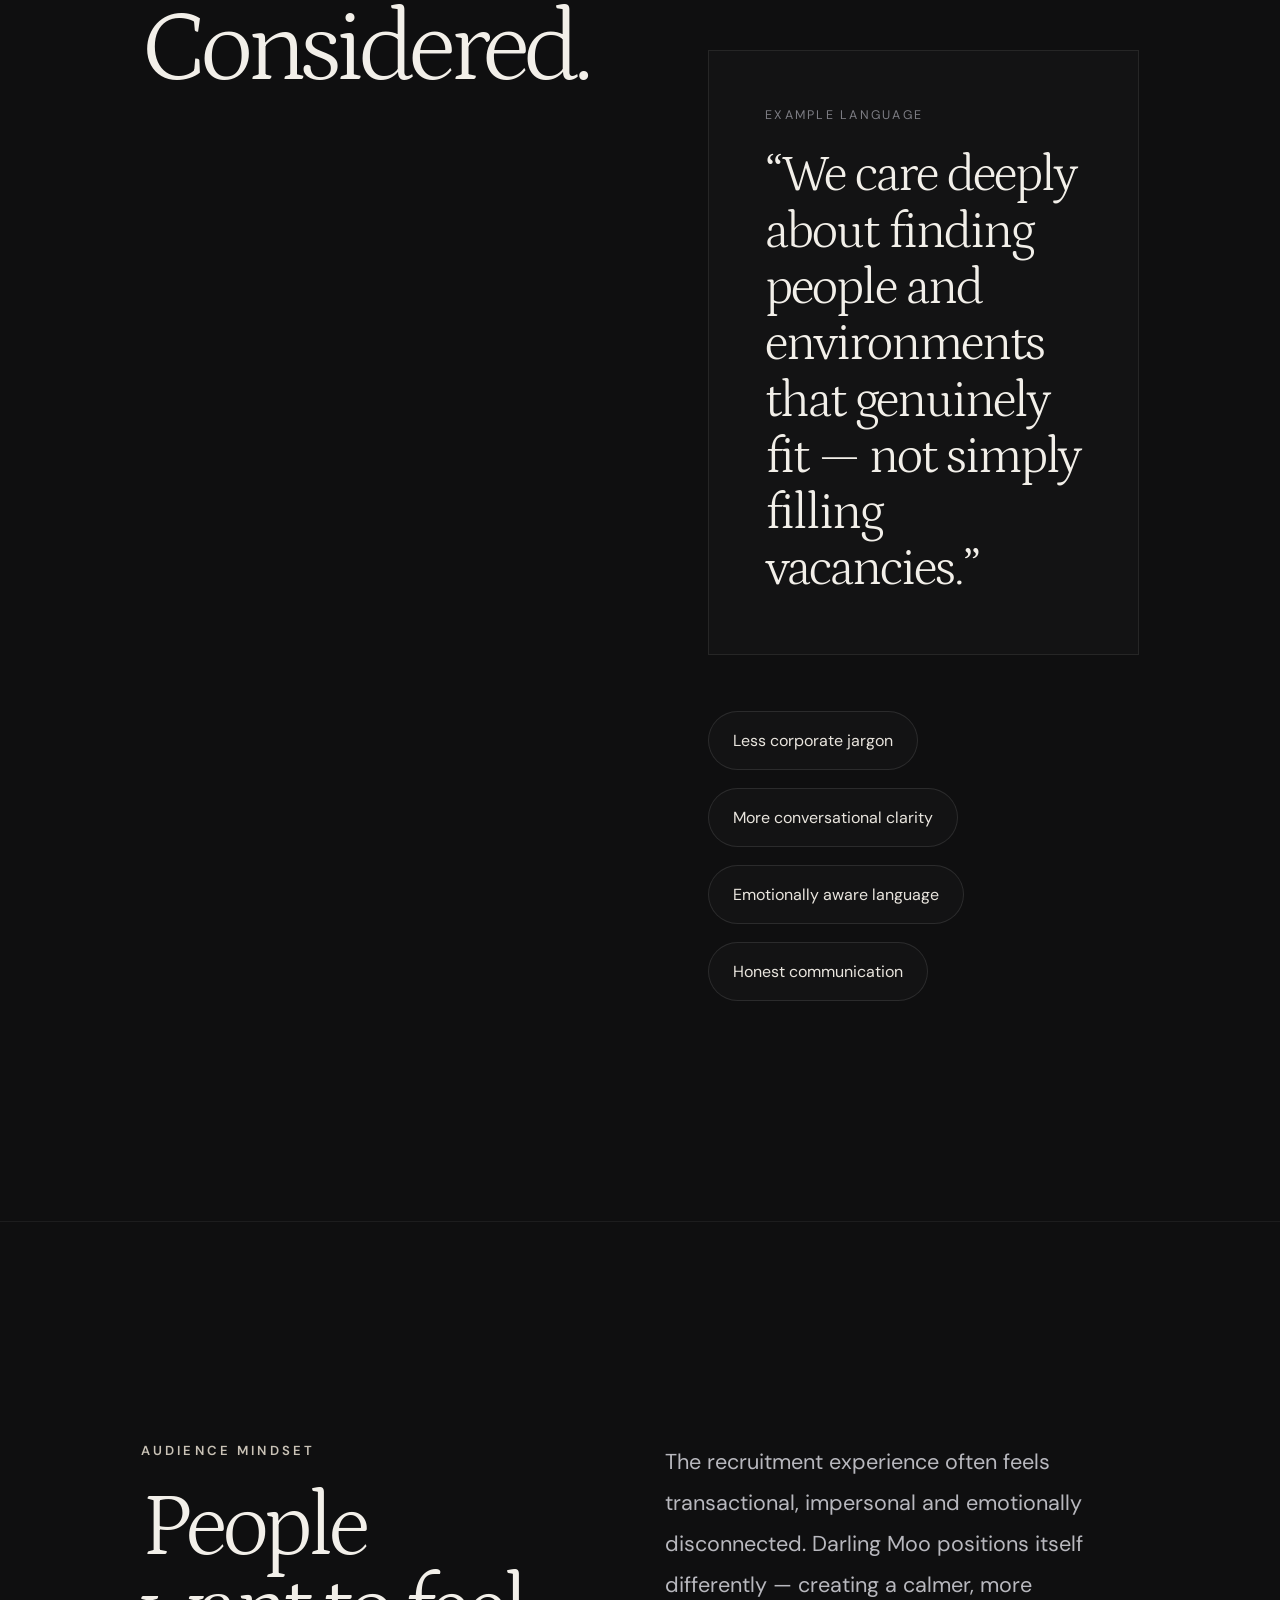
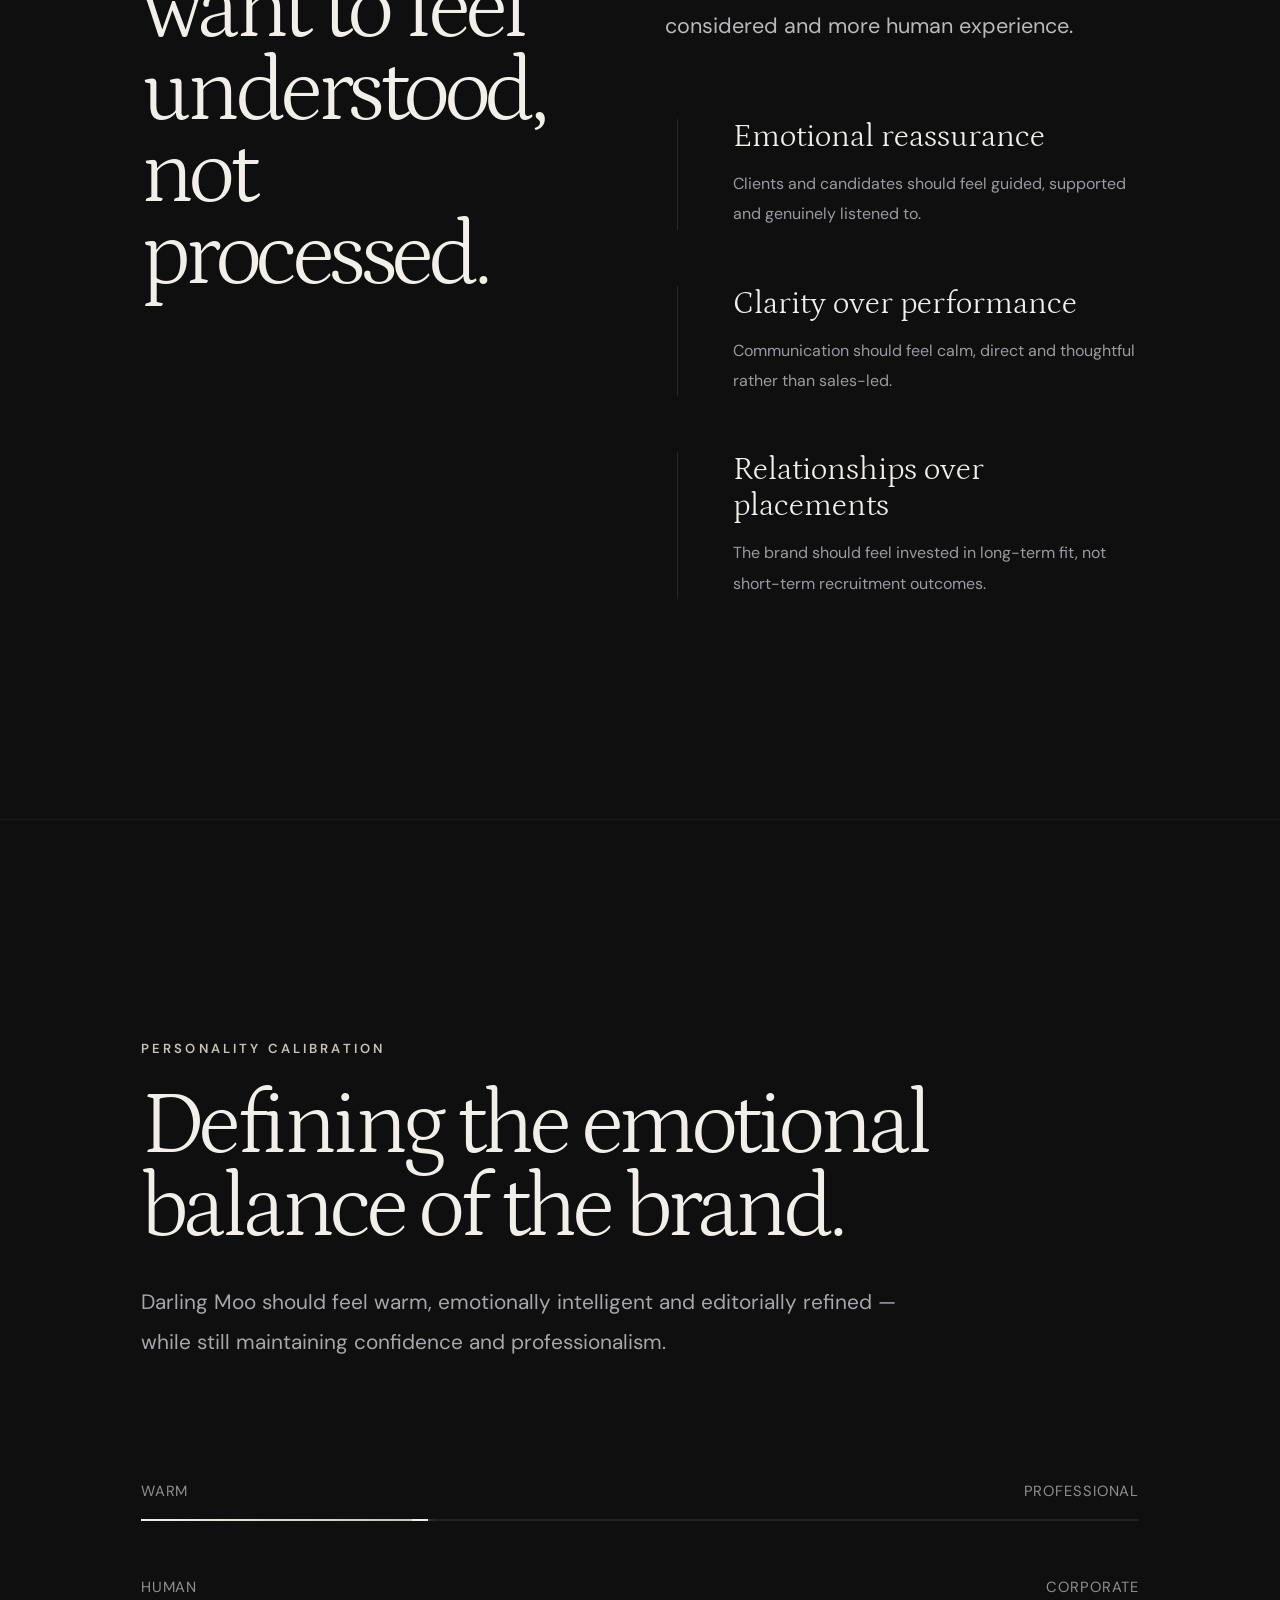
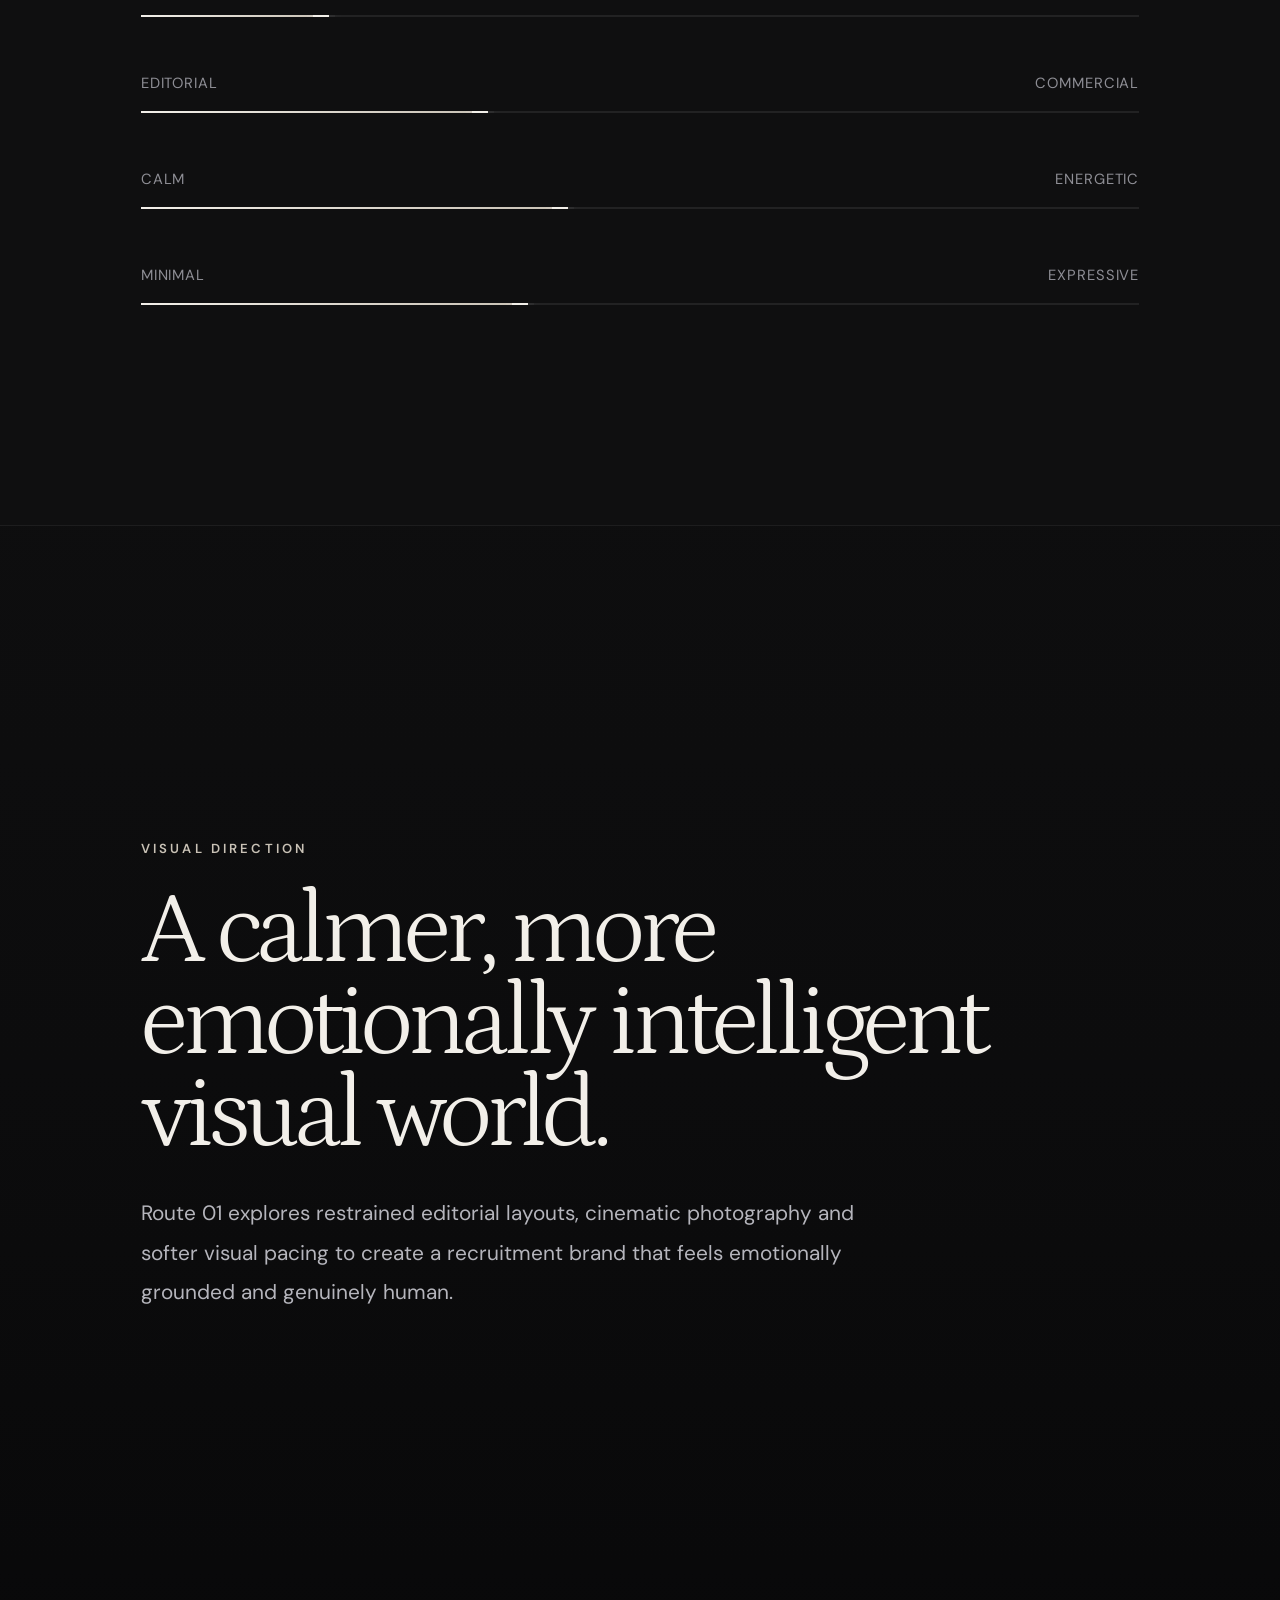
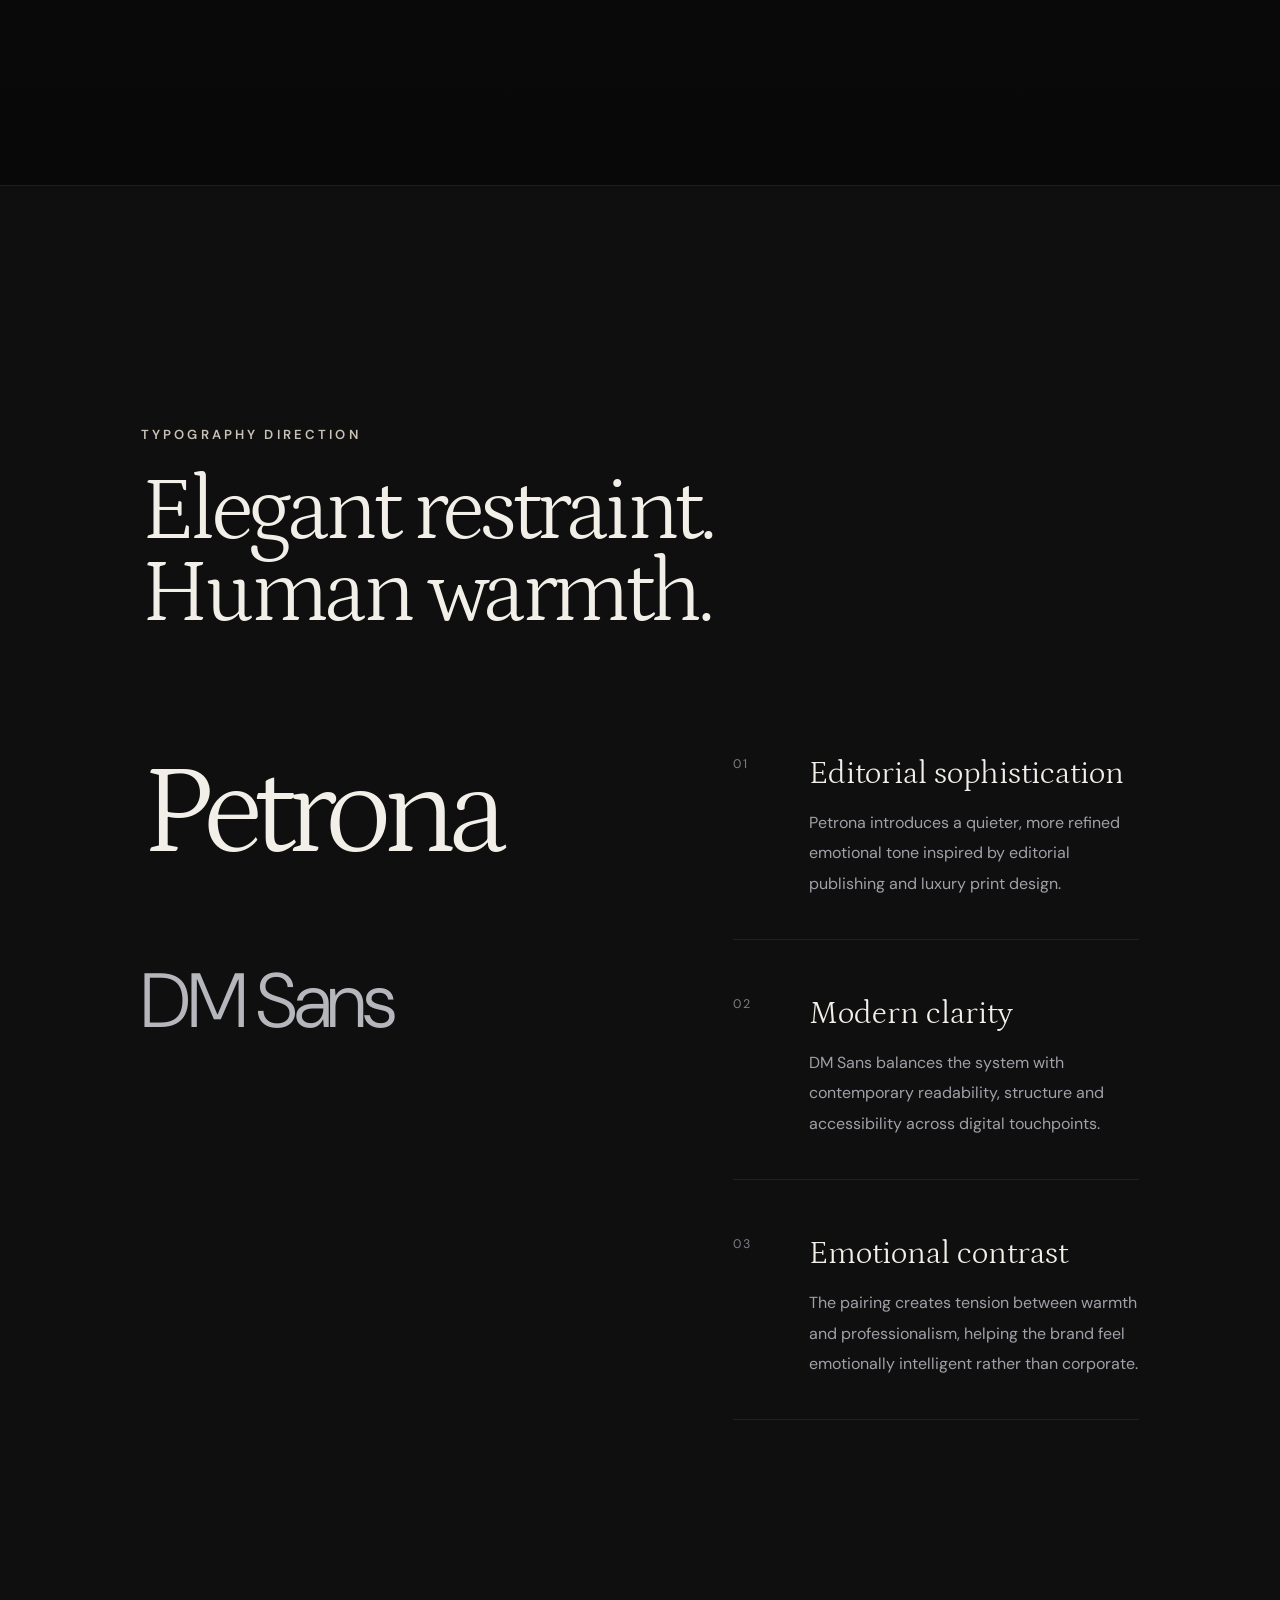
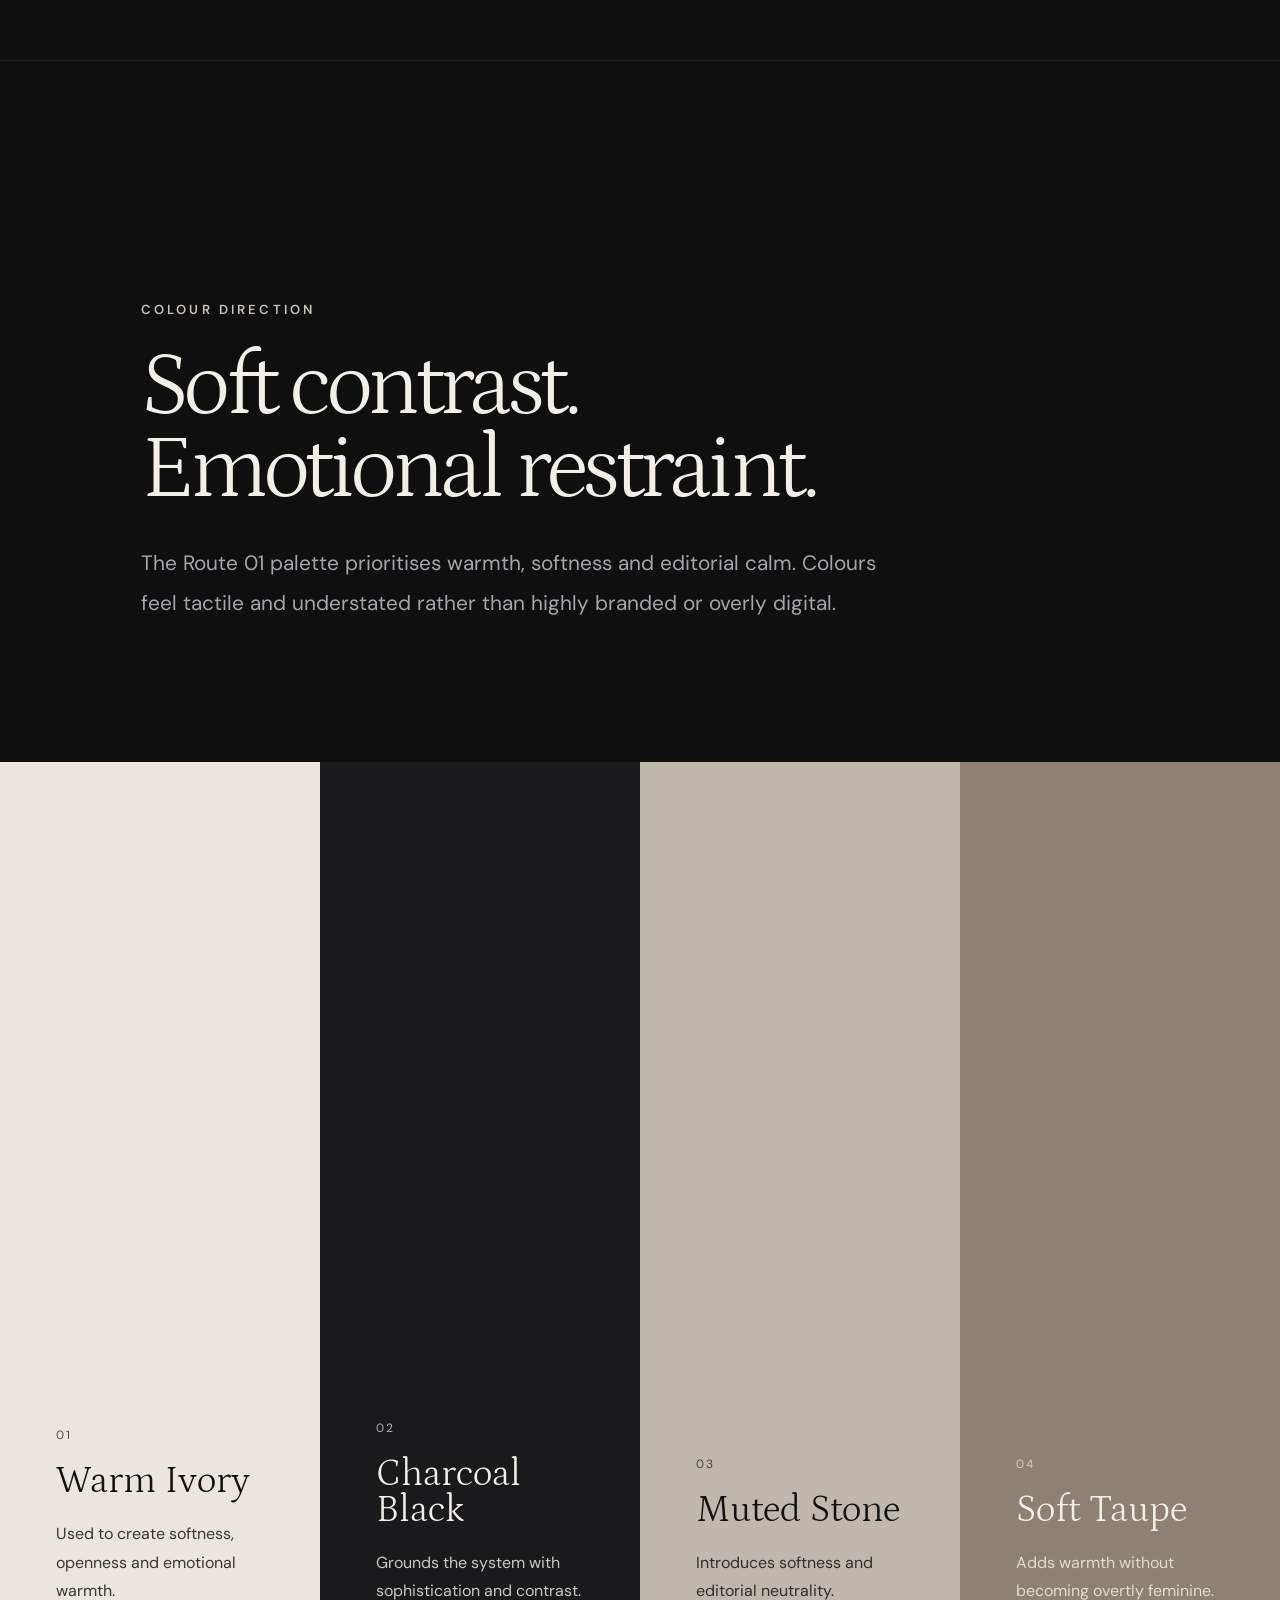
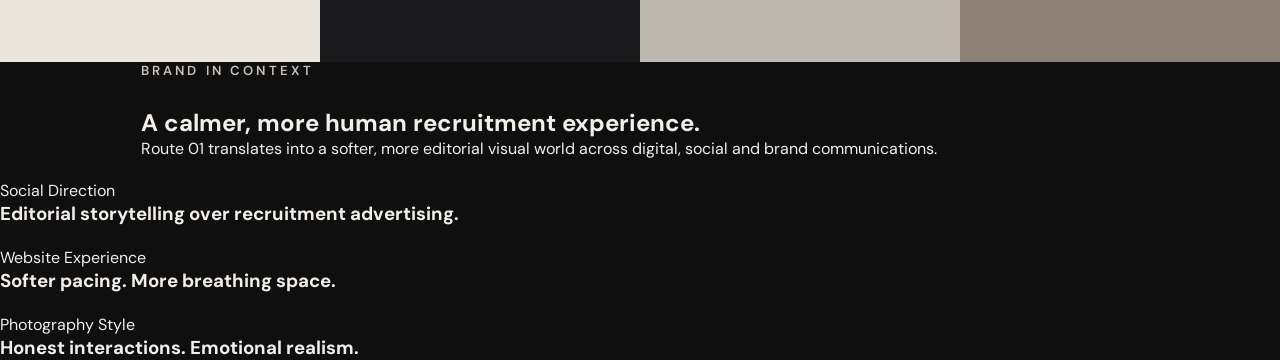
==== commit 5bcbbf5a: "Add brand context section to route-01.html" ====
--- a/route-01.html
+++ b/route-01.html
@@ -705,6 +705,103 @@
 
 </section>
 
+  <section class="brand-context">
+
+  <div class="container">
+
+    <div class="context-header">
+
+      <div class="eyebrow">
+        Brand In Context
+      </div>
+
+      <h2>
+        A calmer,
+        more human recruitment experience.
+      </h2>
+
+      <p>
+        Route 01 translates into a softer,
+        more editorial visual world across digital,
+        social and brand communications.
+      </p>
+
+    </div>
+
+  </div>
+
+  <div class="context-grid">
+
+    <div class="context-item large">
+
+      <img
+        src="https://images.unsplash.com/photo-1521737604893-d14cc237f11d?q=80&w=2000&auto=format&fit=crop"
+        alt=""
+      />
+
+      <div class="context-overlay"></div>
+
+      <div class="context-content">
+
+        <span>Social Direction</span>
+
+        <h3>
+          Editorial storytelling
+          over recruitment advertising.
+        </h3>
+
+      </div>
+
+    </div>
+
+    <div class="context-item">
+
+      <img
+        src="https://images.unsplash.com/photo-1497366754035-f200968a6e72?q=80&w=1600&auto=format&fit=crop"
+        alt=""
+      />
+
+      <div class="context-overlay"></div>
+
+      <div class="context-content">
+
+        <span>Website Experience</span>
+
+        <h3>
+          Softer pacing.
+          More breathing space.
+        </h3>
+
+      </div>
+
+    </div>
+
+    <div class="context-item">
+
+      <img
+        src="https://images.unsplash.com/photo-1522202176988-66273c2fd55f?q=80&w=1600&auto=format&fit=crop"
+        alt=""
+      />
+
+      <div class="context-overlay"></div>
+
+      <div class="context-content">
+
+        <span>Photography Style</span>
+
+        <h3>
+          Honest interactions.
+          Emotional realism.
+        </h3>
+
+      </div>
+
+    </div>
+
+  </div>
+
+</section>
+
   <script src="script.js"></script>
 
 </body>
--- a/styles.css
+++ b/styles.css
@@ -930,3 +930,123 @@
   }
 
 }
+
+.colour-direction {
+  padding-top: 240px;
+
+  border-top: 1px solid rgba(255,255,255,0.06);
+}
+
+.colour-header {
+  margin-bottom: 140px;
+}
+
+.colour-header h2 {
+  font-family: 'Petrona', serif;
+
+  font-size: clamp(4rem, 7vw, 6rem);
+
+  line-height: 0.92;
+
+  font-weight: 300;
+
+  letter-spacing: -0.05em;
+
+  max-width: 720px;
+
+  margin-bottom: 32px;
+}
+
+.colour-header p {
+  max-width: 760px;
+
+  font-size: 1.3rem;
+
+  line-height: 1.9;
+
+  color: #A5A5AC;
+}
+
+.colour-panels {
+  display: grid;
+  grid-template-columns: repeat(4, 1fr);
+
+  min-height: 100vh;
+}
+
+.colour-panel {
+  position: relative;
+
+  display: flex;
+  align-items: flex-end;
+
+  padding: 56px;
+
+  min-height: 100vh;
+}
+
+.panel-01 {
+  background: #EAE5DD;
+  color: #111111;
+}
+
+.panel-02 {
+  background: #1A1A1C;
+}
+
+.panel-03 {
+  background: #BEB8AE;
+  color: #111111;
+}
+
+.panel-04 {
+  background: #8D8075;
+}
+
+.panel-content {
+  max-width: 280px;
+}
+
+.panel-content span {
+  display: block;
+
+  margin-bottom: 20px;
+
+  font-size: 0.75rem;
+
+  letter-spacing: 0.18em;
+
+  text-transform: uppercase;
+
+  opacity: 0.7;
+}
+
+.panel-content h3 {
+  font-family: 'Petrona', serif;
+
+  font-size: 2.4rem;
+
+  line-height: 0.95;
+
+  font-weight: 300;
+
+  margin-bottom: 20px;
+}
+
+.panel-content p {
+  line-height: 1.8;
+
+  opacity: 0.82;
+}
+
+@media (max-width: 1024px) {
+
+  .colour-panels {
+    grid-template-columns: 1fr;
+  }
+
+  .colour-panel {
+    min-height: 60vh;
+  }
+
+}
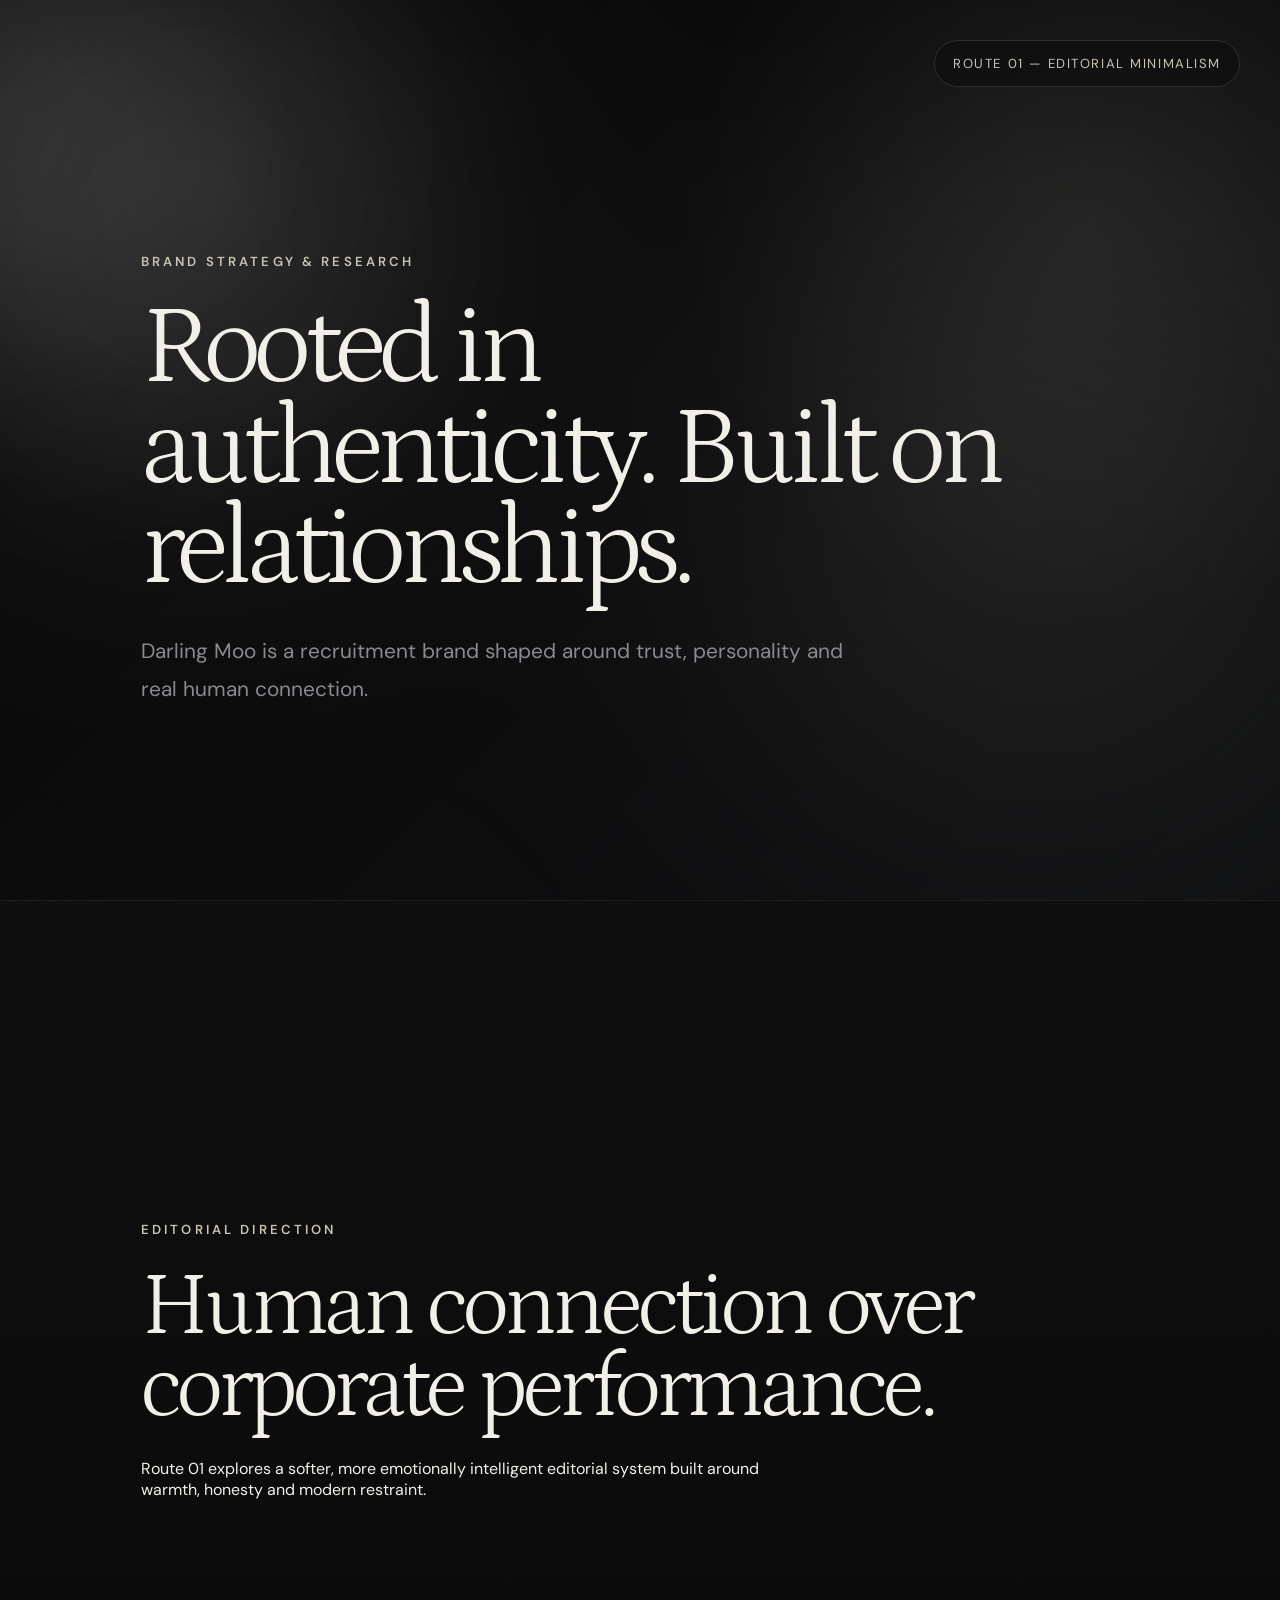
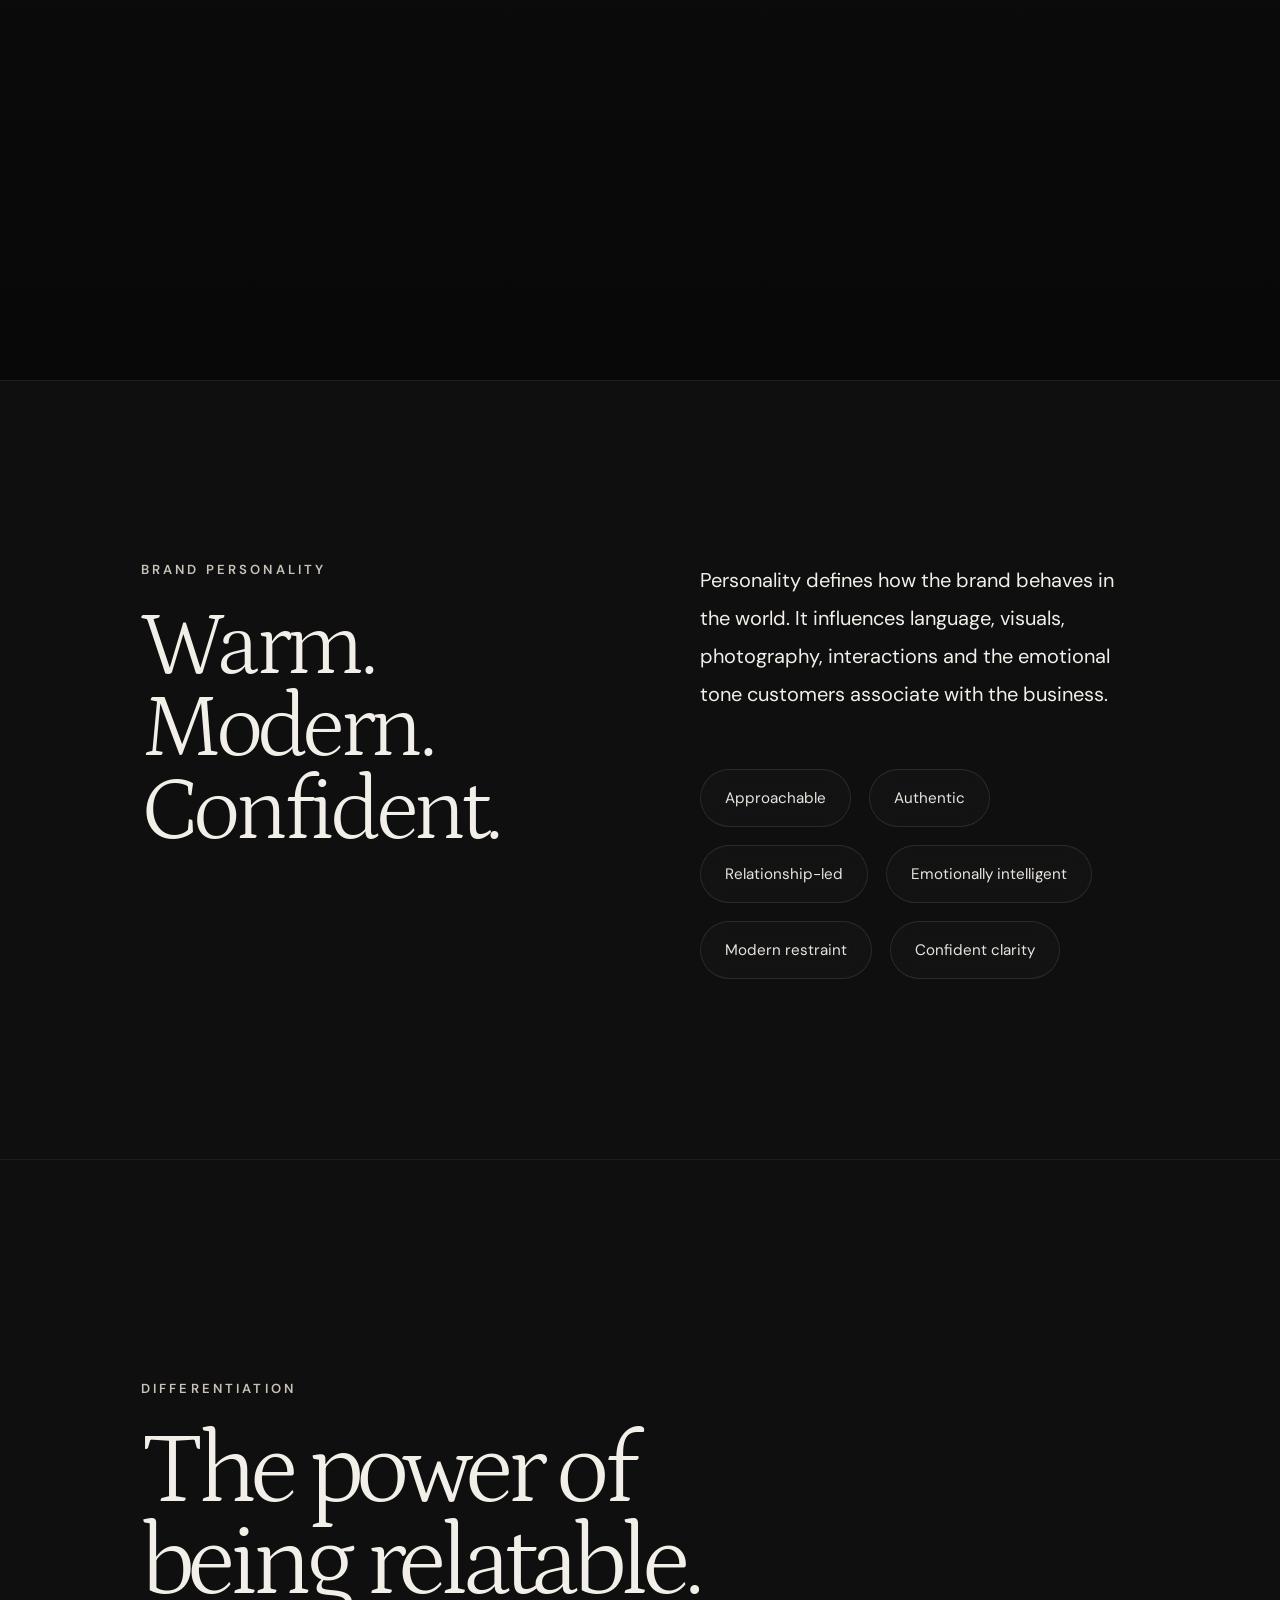
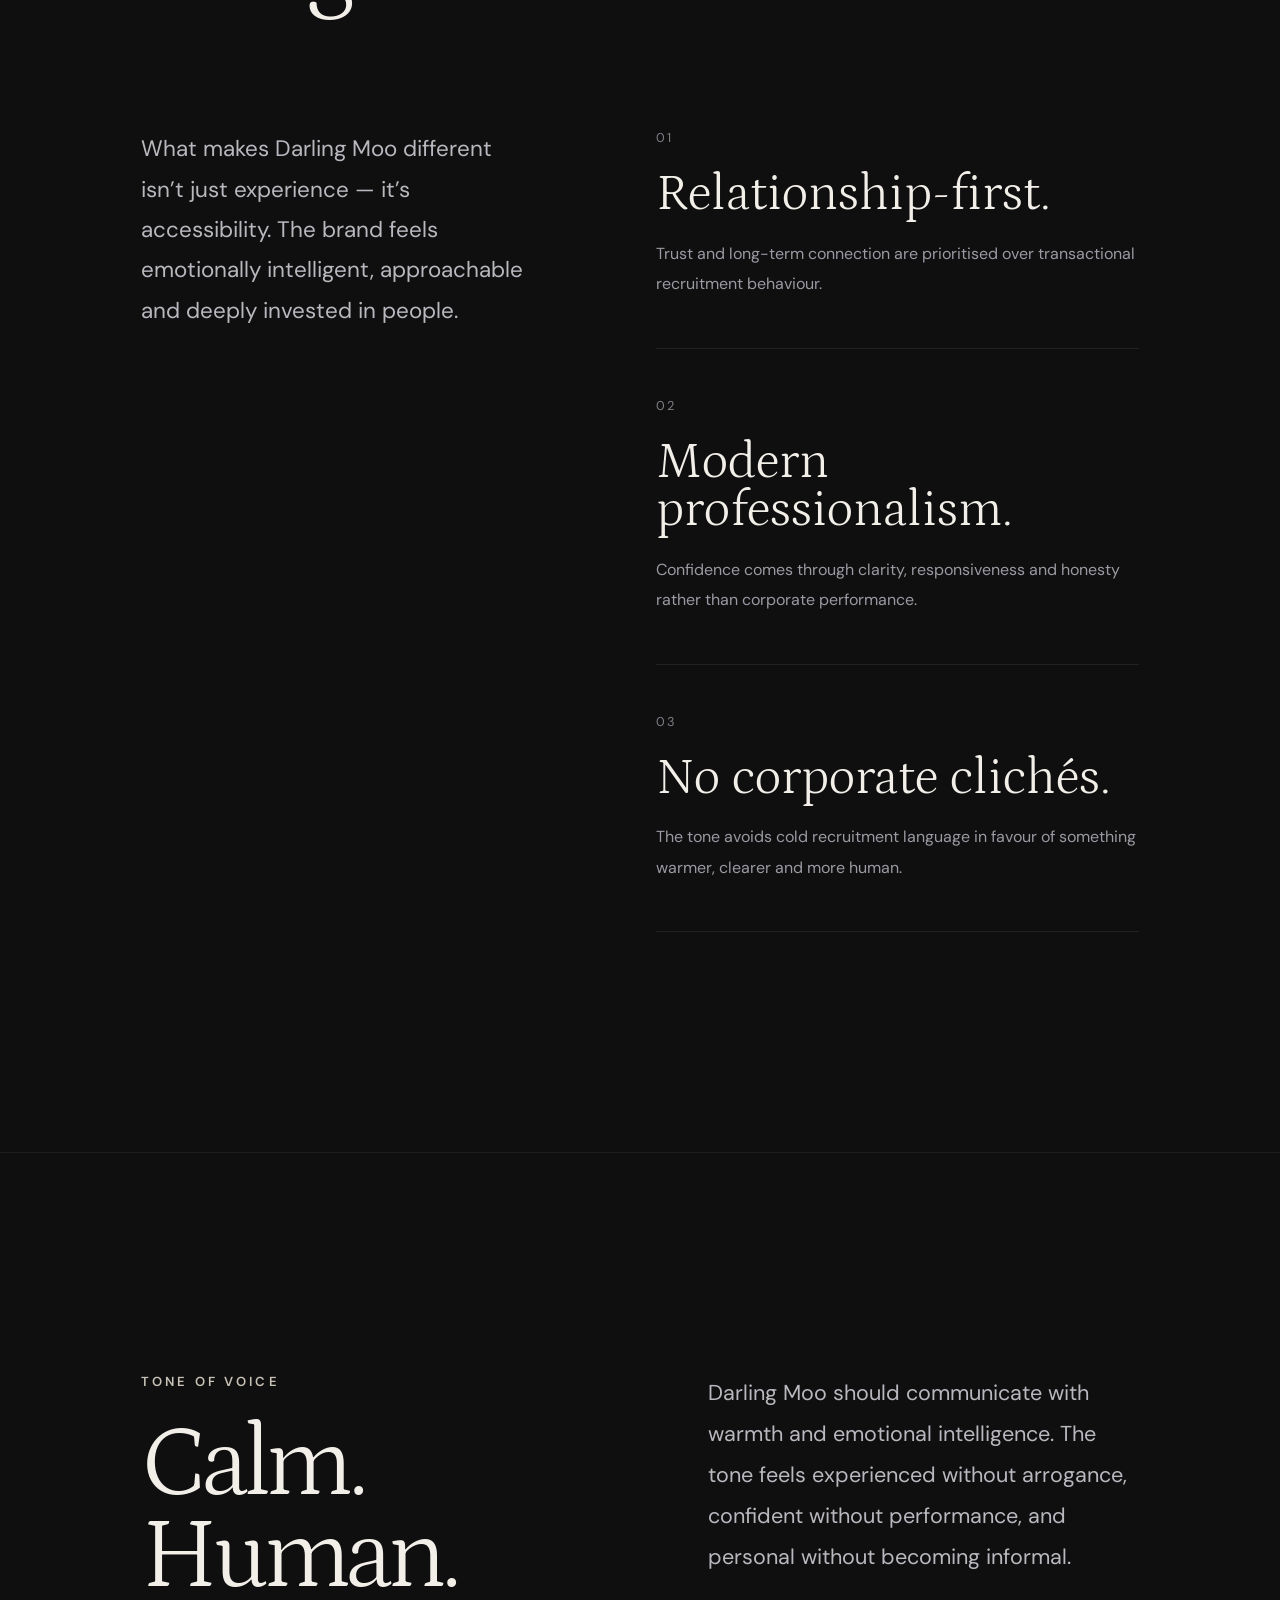
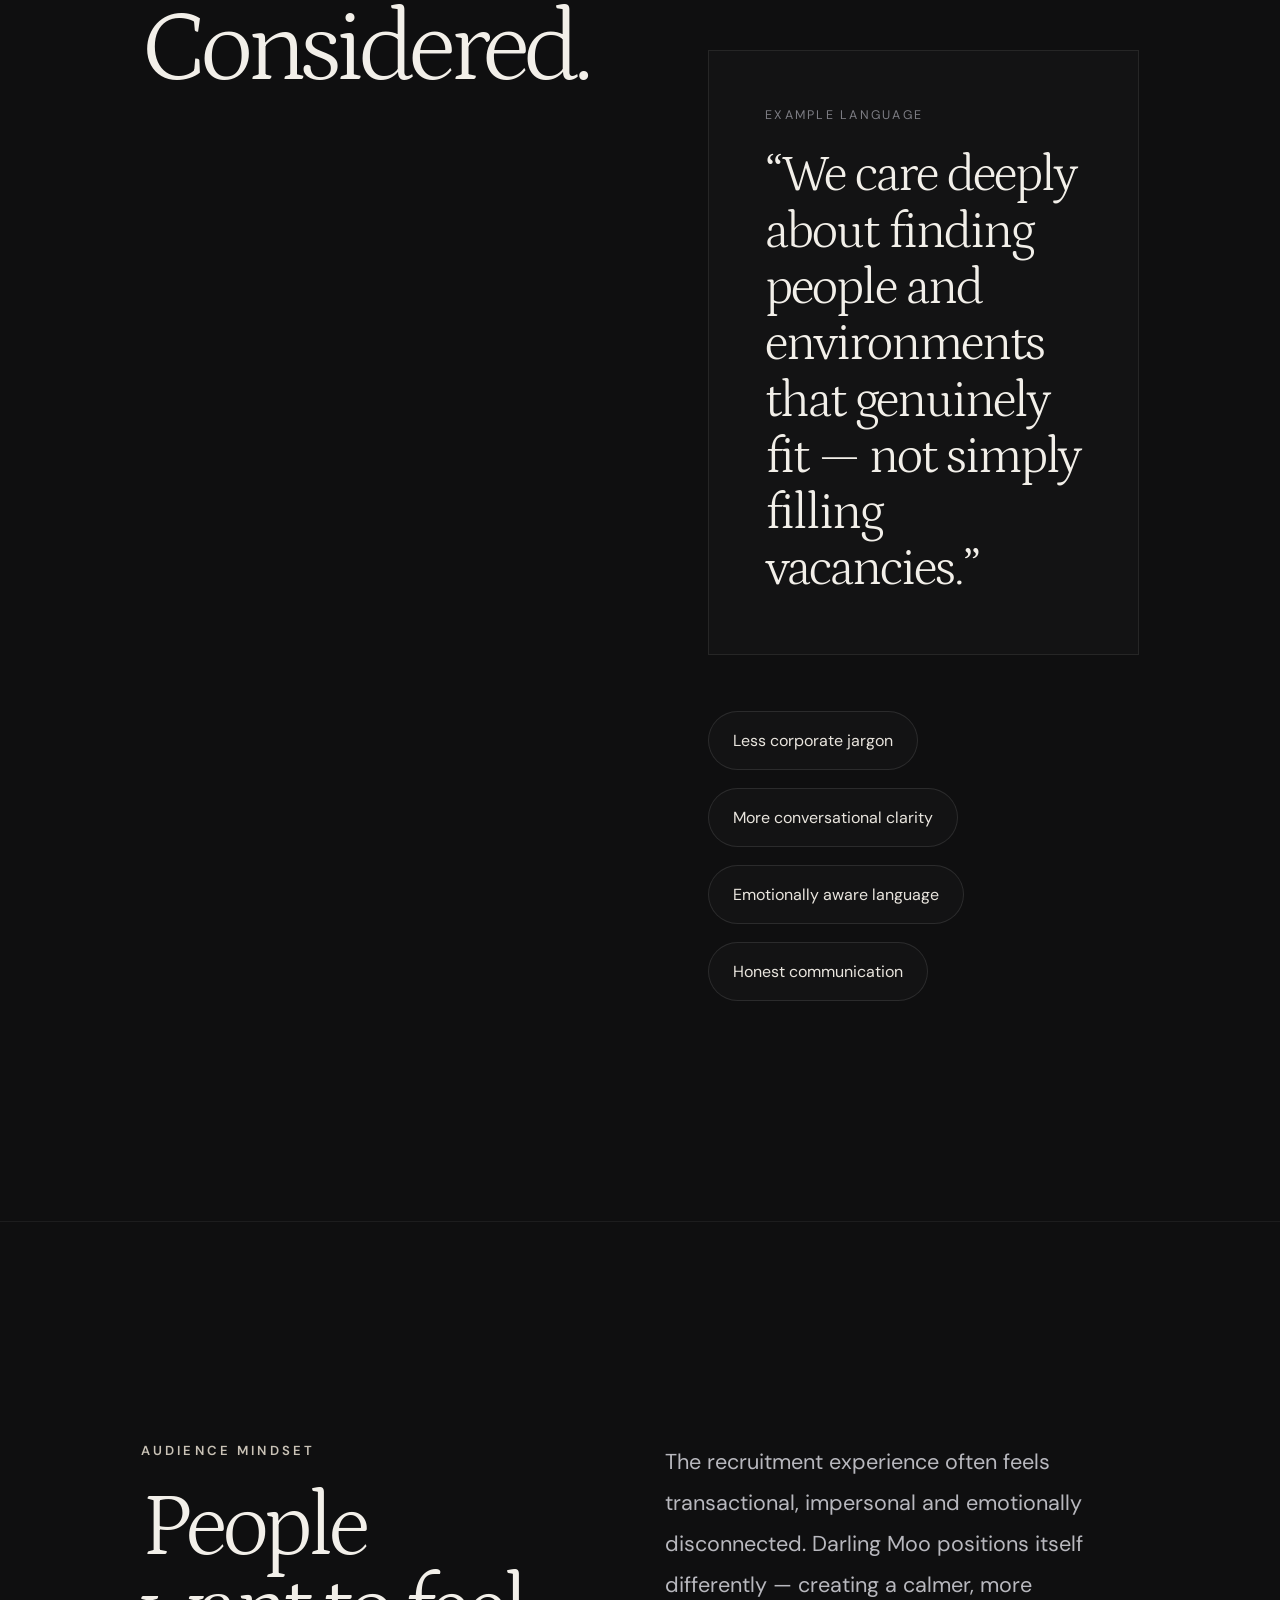
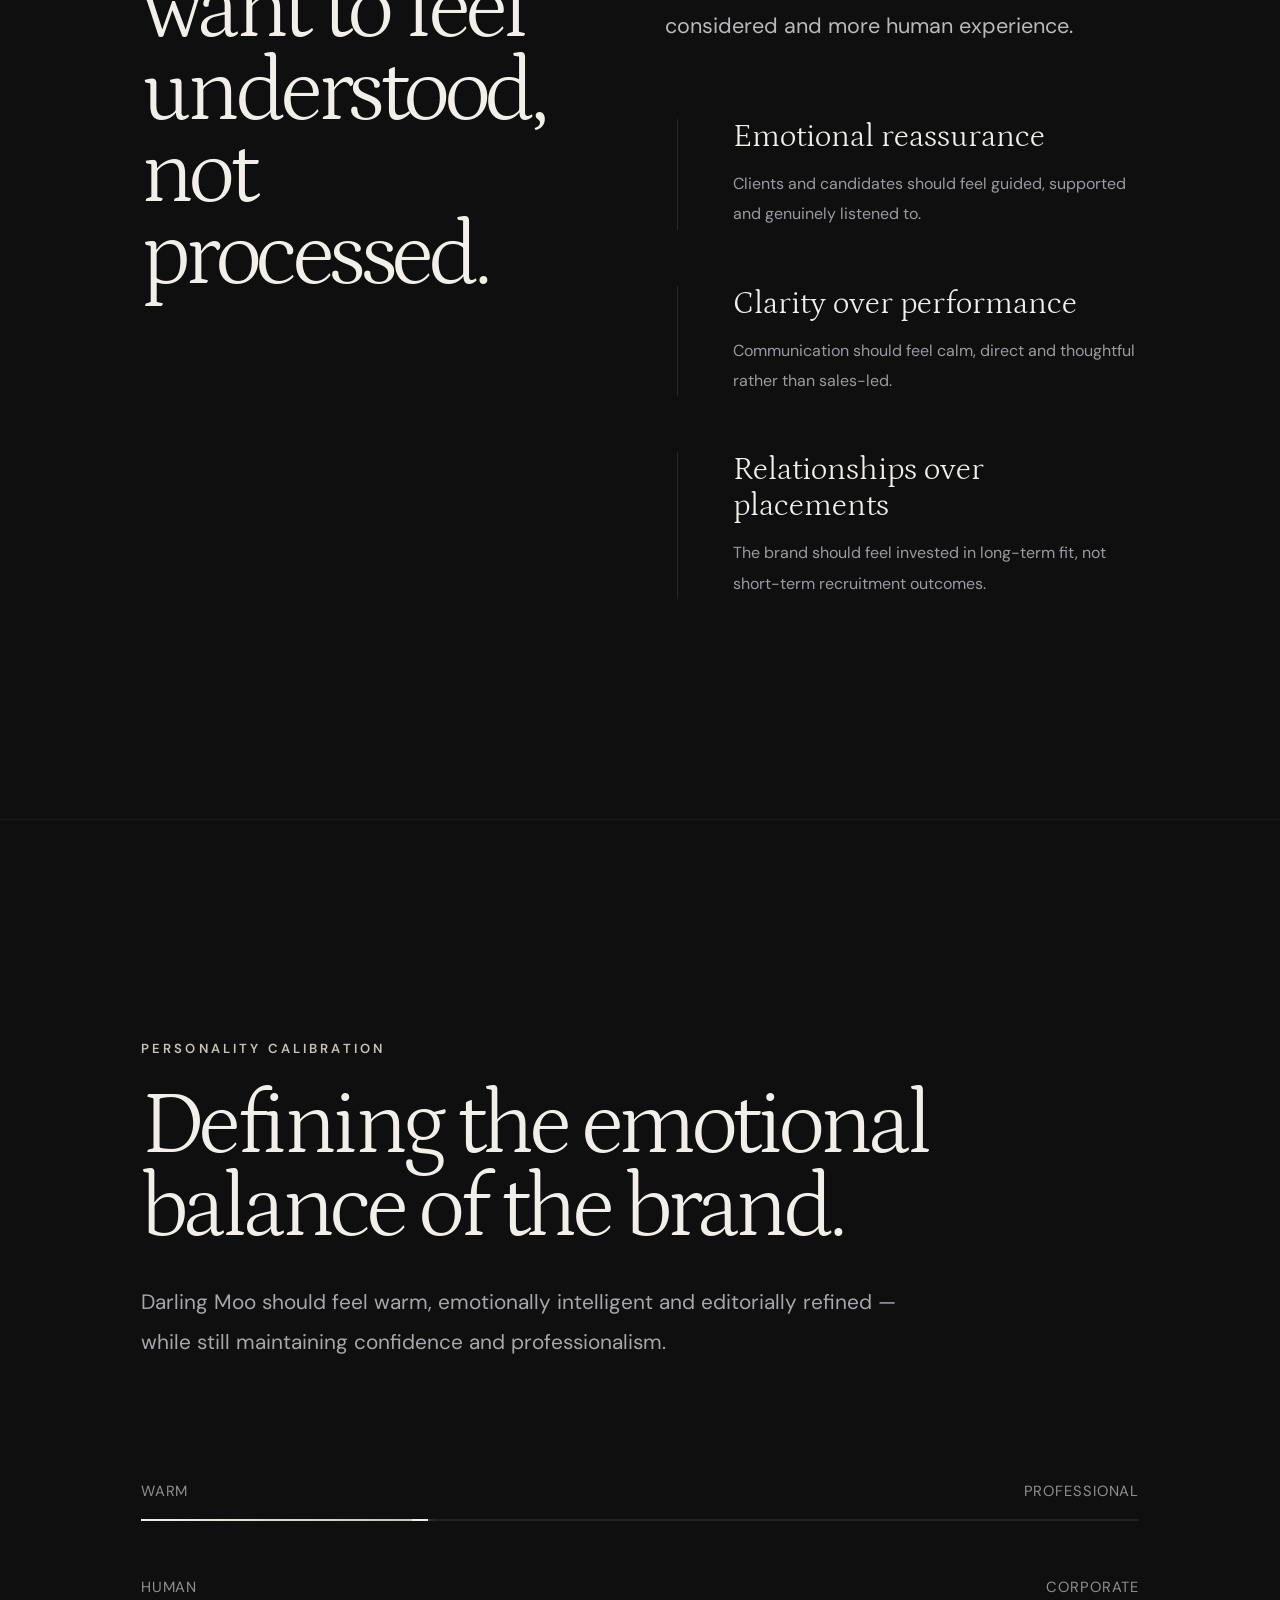
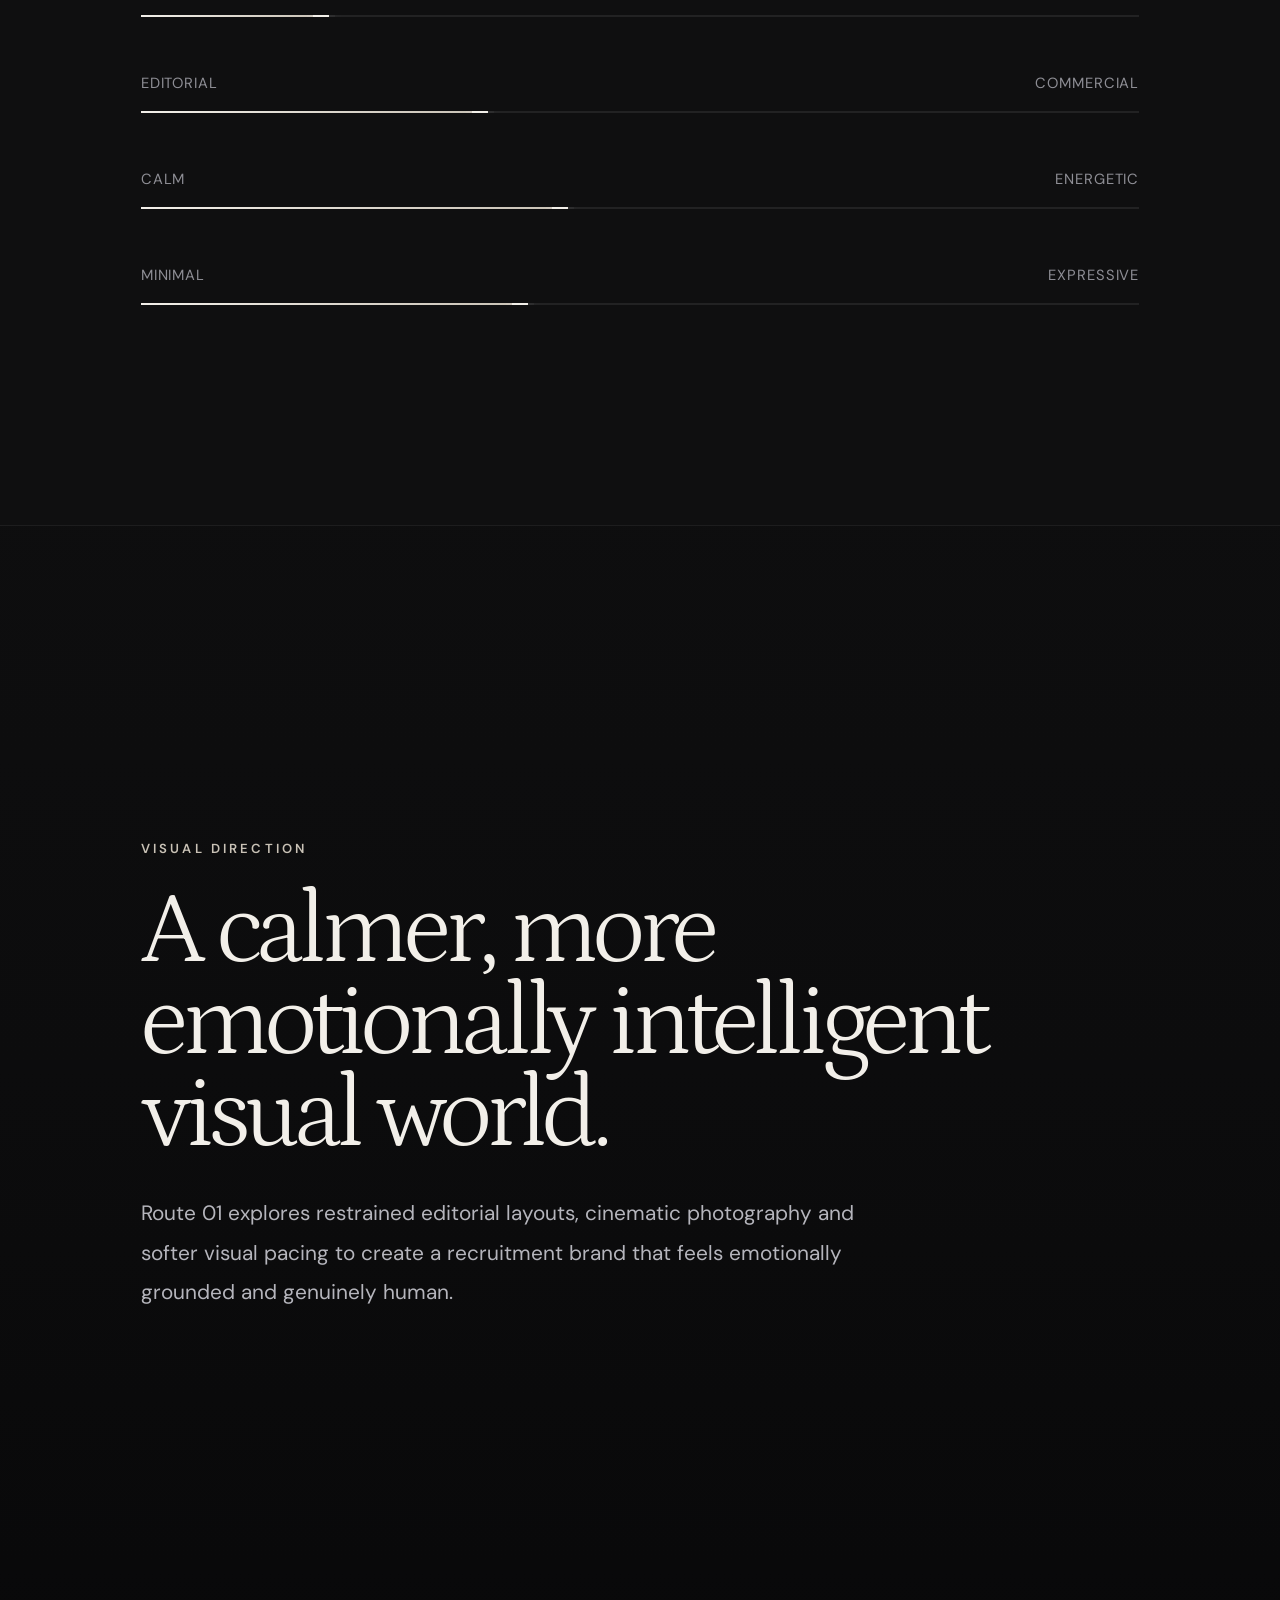
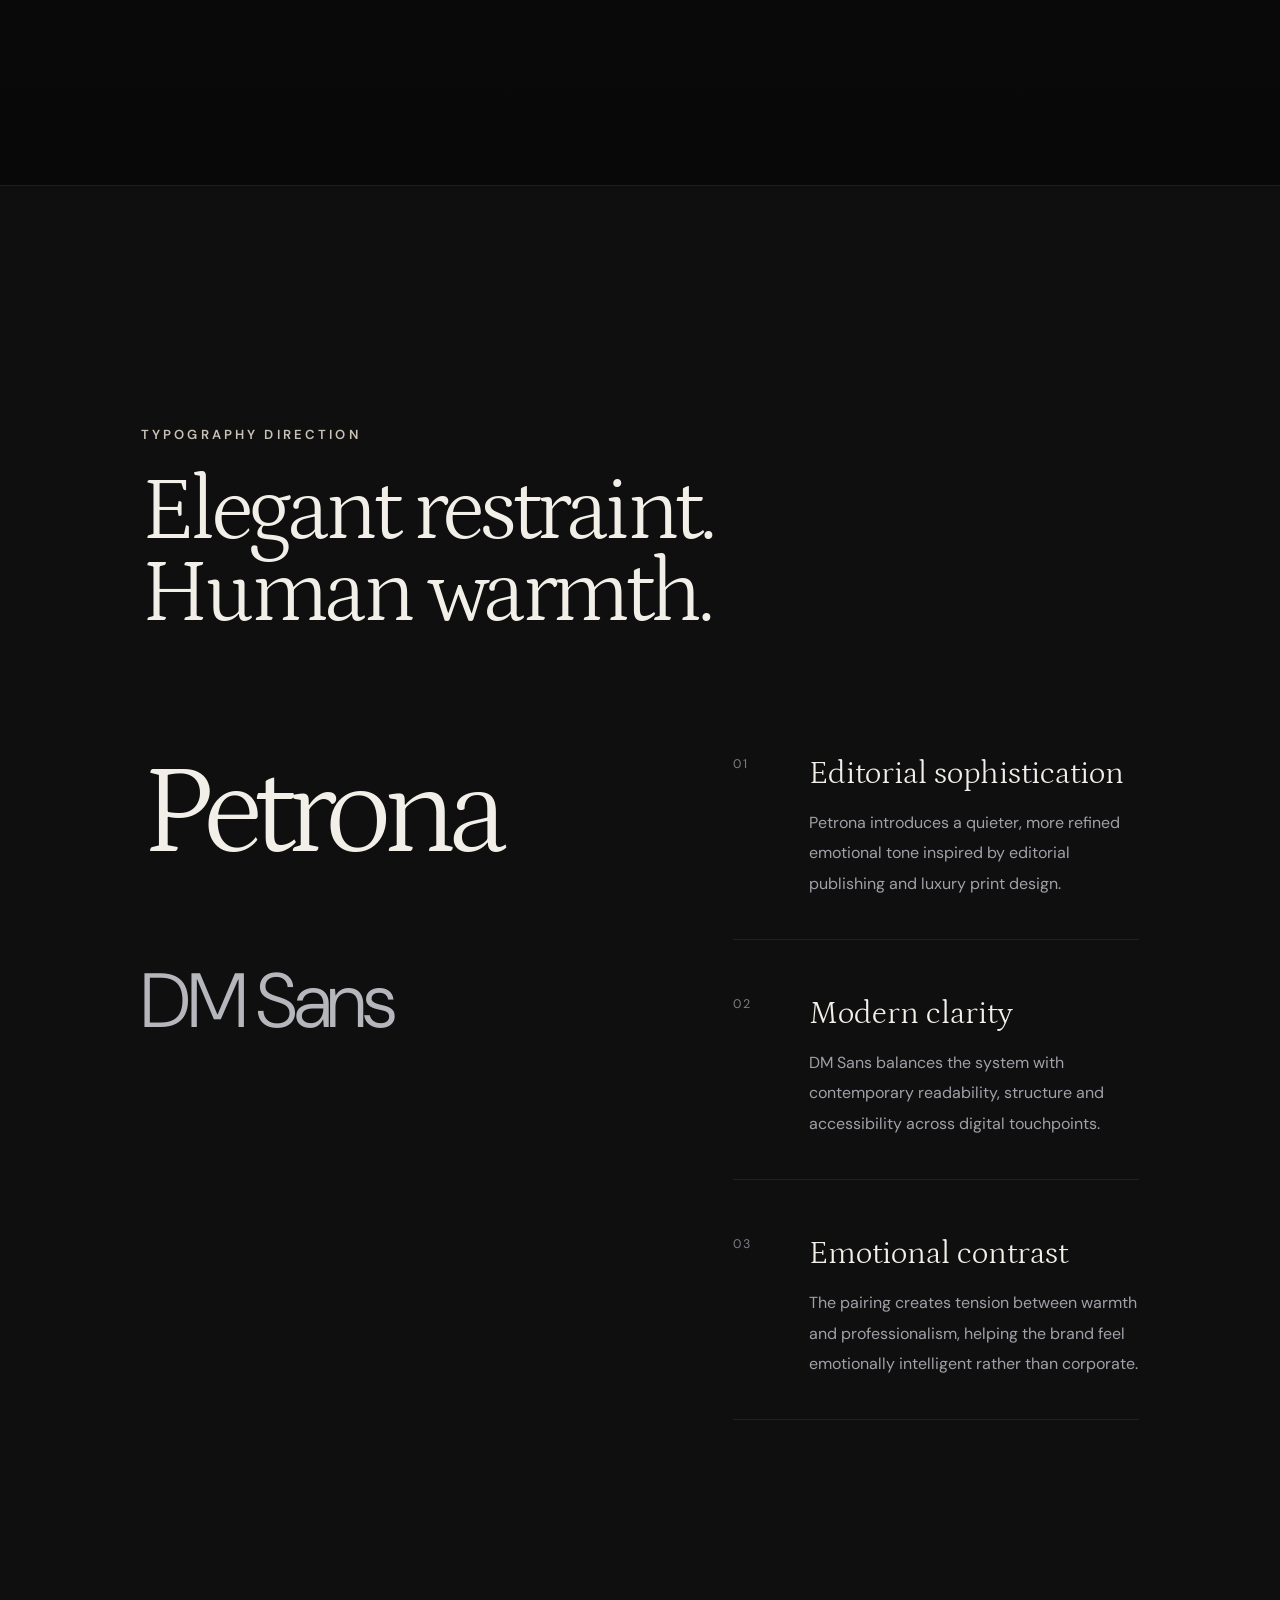
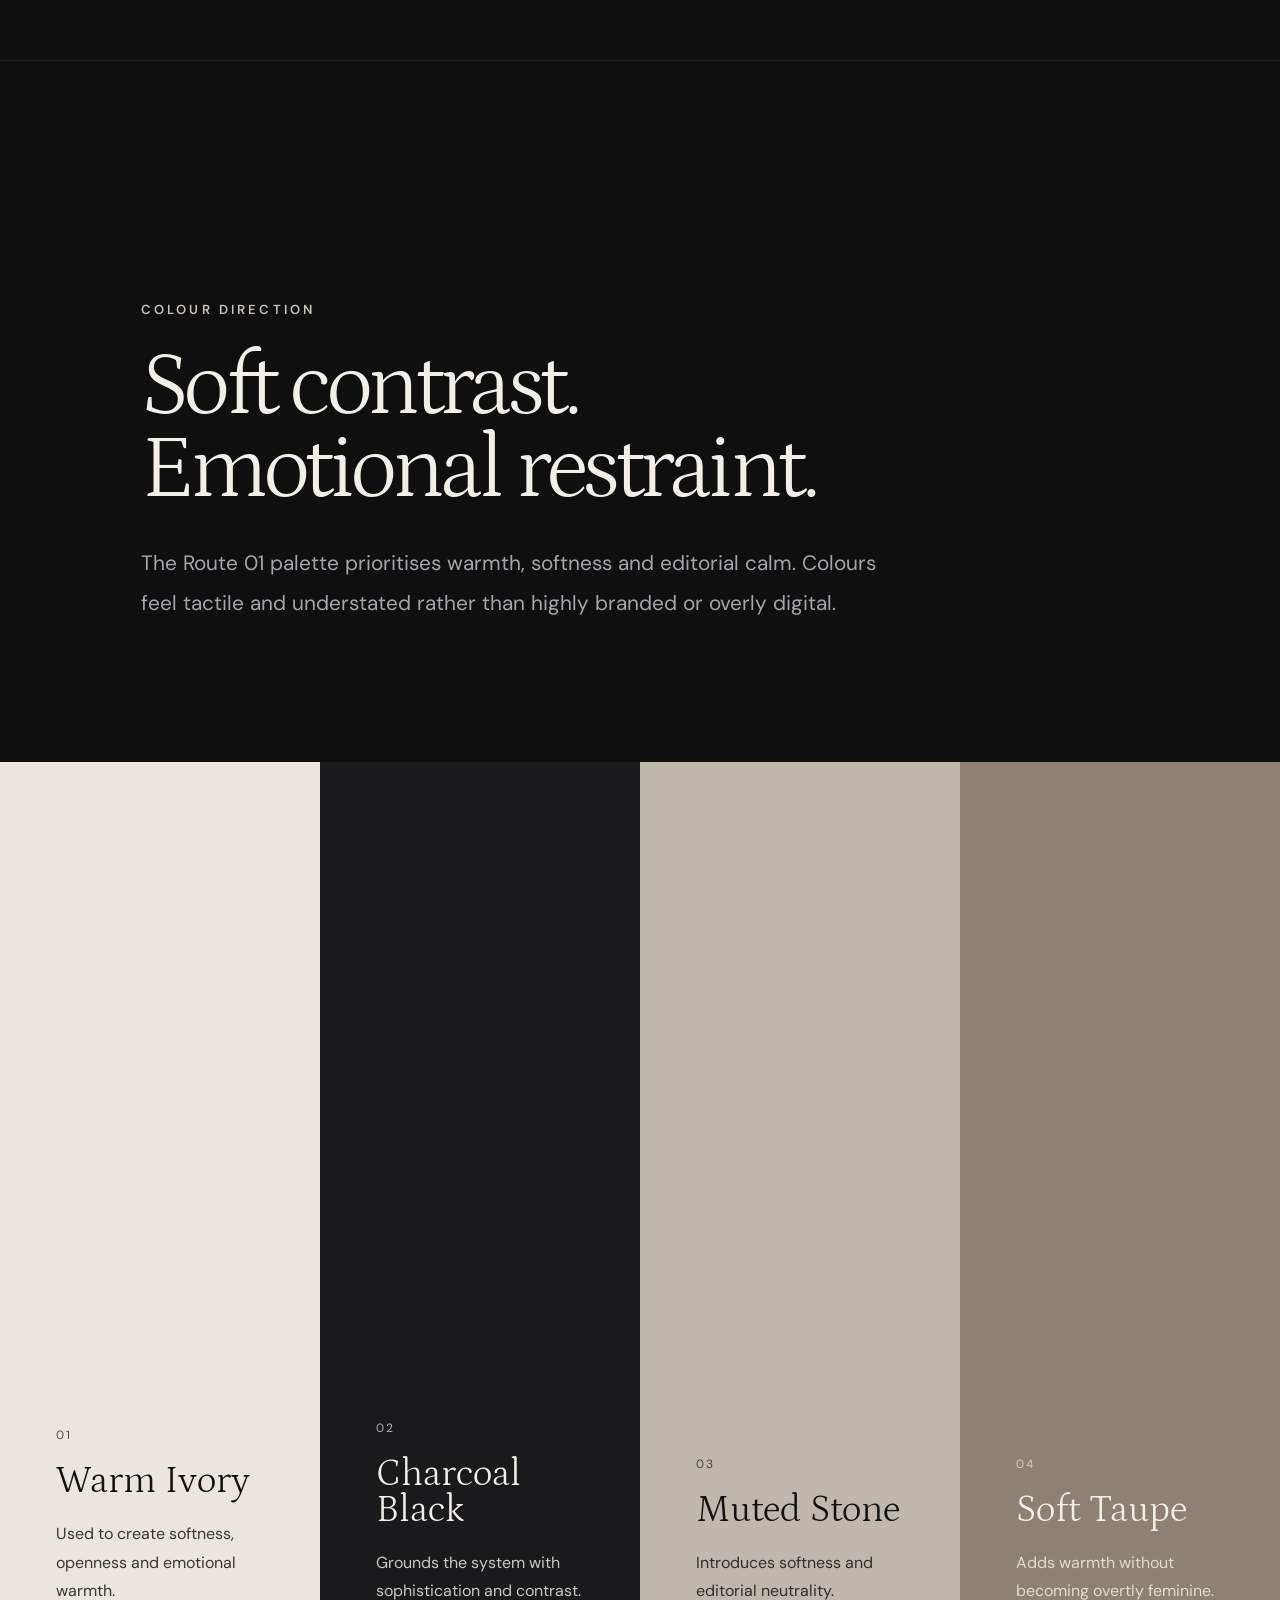
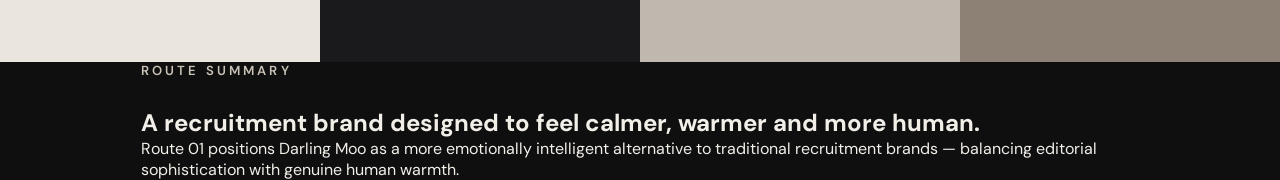
==== commit b33e73fa: "Refactor section and update content in route-01.html" ====
--- a/route-01.html
+++ b/route-01.html
@@ -705,96 +705,29 @@
 
 </section>
 
-  <section class="brand-context">
+  <section class="final-thought">
+
+  <div class="final-gradient"></div>
 
   <div class="container">
 
-    <div class="context-header">
+    <div class="final-inner">
 
       <div class="eyebrow">
-        Brand In Context
+        Route Summary
       </div>
 
       <h2>
-        A calmer,
-        more human recruitment experience.
+        A recruitment brand
+        designed to feel calmer,
+        warmer and more human.
       </h2>
 
       <p>
-        Route 01 translates into a softer,
-        more editorial visual world across digital,
-        social and brand communications.
+        Route 01 positions Darling Moo as a more emotionally intelligent
+        alternative to traditional recruitment brands —
+        balancing editorial sophistication with genuine human warmth.
       </p>
-
-    </div>
-
-  </div>
-
-  <div class="context-grid">
-
-    <div class="context-item large">
-
-      <img
-        src="https://images.unsplash.com/photo-1521737604893-d14cc237f11d?q=80&w=2000&auto=format&fit=crop"
-        alt=""
-      />
-
-      <div class="context-overlay"></div>
-
-      <div class="context-content">
-
-        <span>Social Direction</span>
-
-        <h3>
-          Editorial storytelling
-          over recruitment advertising.
-        </h3>
-
-      </div>
-
-    </div>
-
-    <div class="context-item">
-
-      <img
-        src="https://images.unsplash.com/photo-1497366754035-f200968a6e72?q=80&w=1600&auto=format&fit=crop"
-        alt=""
-      />
-
-      <div class="context-overlay"></div>
-
-      <div class="context-content">
-
-        <span>Website Experience</span>
-
-        <h3>
-          Softer pacing.
-          More breathing space.
-        </h3>
-
-      </div>
-
-    </div>
-
-    <div class="context-item">
-
-      <img
-        src="https://images.unsplash.com/photo-1522202176988-66273c2fd55f?q=80&w=1600&auto=format&fit=crop"
-        alt=""
-      />
-
-      <div class="context-overlay"></div>
-
-      <div class="context-content">
-
-        <span>Photography Style</span>
-
-        <h3>
-          Honest interactions.
-          Emotional realism.
-        </h3>
-
-      </div>
 
     </div>
 
--- a/styles.css
+++ b/styles.css
@@ -1050,3 +1050,159 @@
   }
 
 }
+
+.brand-context {
+  padding: 240px 0;
+
+  border-top: 1px solid rgba(255,255,255,0.06);
+}
+
+.context-header {
+  margin-bottom: 120px;
+}
+
+.context-header h2 {
+  font-family: 'Petrona', serif;
+
+  font-size: clamp(4rem, 7vw, 6rem);
+
+  line-height: 0.92;
+
+  font-weight: 300;
+
+  letter-spacing: -0.05em;
+
+  max-width: 760px;
+
+  margin-bottom: 32px;
+}
+
+.context-header p {
+  max-width: 720px;
+
+  font-size: 1.3rem;
+
+  line-height: 1.9;
+
+  color: #A5A5AC;
+}
+
+.context-grid {
+  display: grid;
+
+  grid-template-columns: repeat(12, 1fr);
+
+  gap: 24px;
+
+  padding: 0 24px;
+}
+
+.context-item {
+  position: relative;
+
+  overflow: hidden;
+
+  min-height: 720px;
+
+  border-radius: 32px;
+
+  grid-column: span 4;
+}
+
+.context-item.large {
+  grid-column: span 8;
+}
+
+.context-item img {
+  position: absolute;
+  inset: 0;
+
+  width: 100%;
+  height: 100%;
+
+  object-fit: cover;
+
+  transition:
+    transform 1s ease,
+    filter 1s ease;
+
+  filter:
+    brightness(0.42)
+    saturate(0.78)
+    contrast(1.04);
+}
+
+.context-item:hover img {
+  transform: scale(1.04);
+
+  filter:
+    brightness(0.52)
+    saturate(0.88)
+    contrast(1.05);
+}
+
+.context-overlay {
+  position: absolute;
+  inset: 0;
+
+  background:
+    linear-gradient(
+      to top,
+      rgba(8,8,9,0.96) 0%,
+      rgba(8,8,9,0.36) 45%,
+      rgba(8,8,9,0.08) 100%
+    );
+}
+
+.context-content {
+  position: absolute;
+
+  left: 40px;
+  right: 40px;
+  bottom: 40px;
+
+  z-index: 2;
+}
+
+.context-content span {
+  display: block;
+
+  margin-bottom: 20px;
+
+  font-size: 0.75rem;
+
+  letter-spacing: 0.18em;
+
+  text-transform: uppercase;
+
+  color: rgba(255,255,255,0.65);
+}
+
+.context-content h3 {
+  font-family: 'Petrona', serif;
+
+  font-size: clamp(2.4rem, 4vw, 4rem);
+
+  line-height: 0.95;
+
+  font-weight: 300;
+
+  letter-spacing: -0.04em;
+
+  max-width: 520px;
+}
+
+@media (max-width: 1024px) {
+
+  .context-grid {
+    grid-template-columns: 1fr;
+    padding: 0 24px;
+  }
+
+  .context-item,
+  .context-item.large {
+    grid-column: span 1;
+    min-height: 520px;
+  }
+
+}
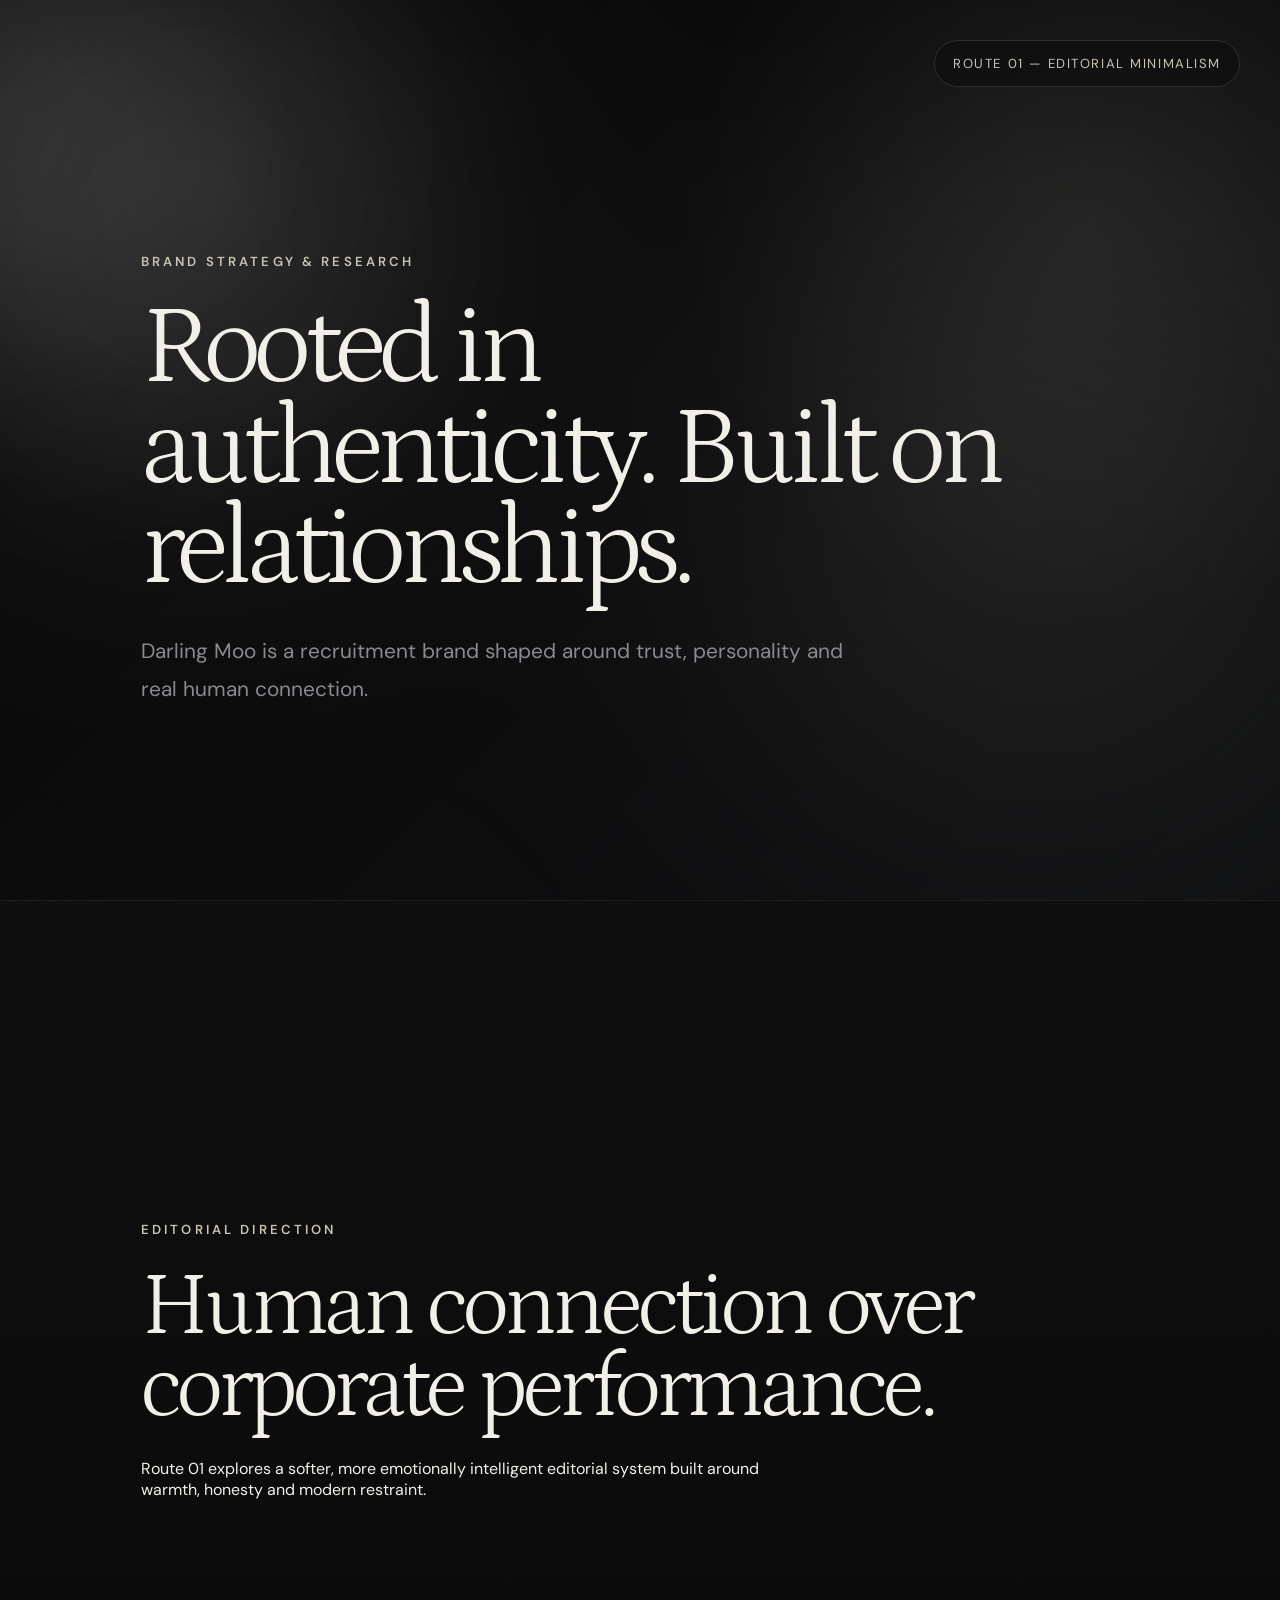
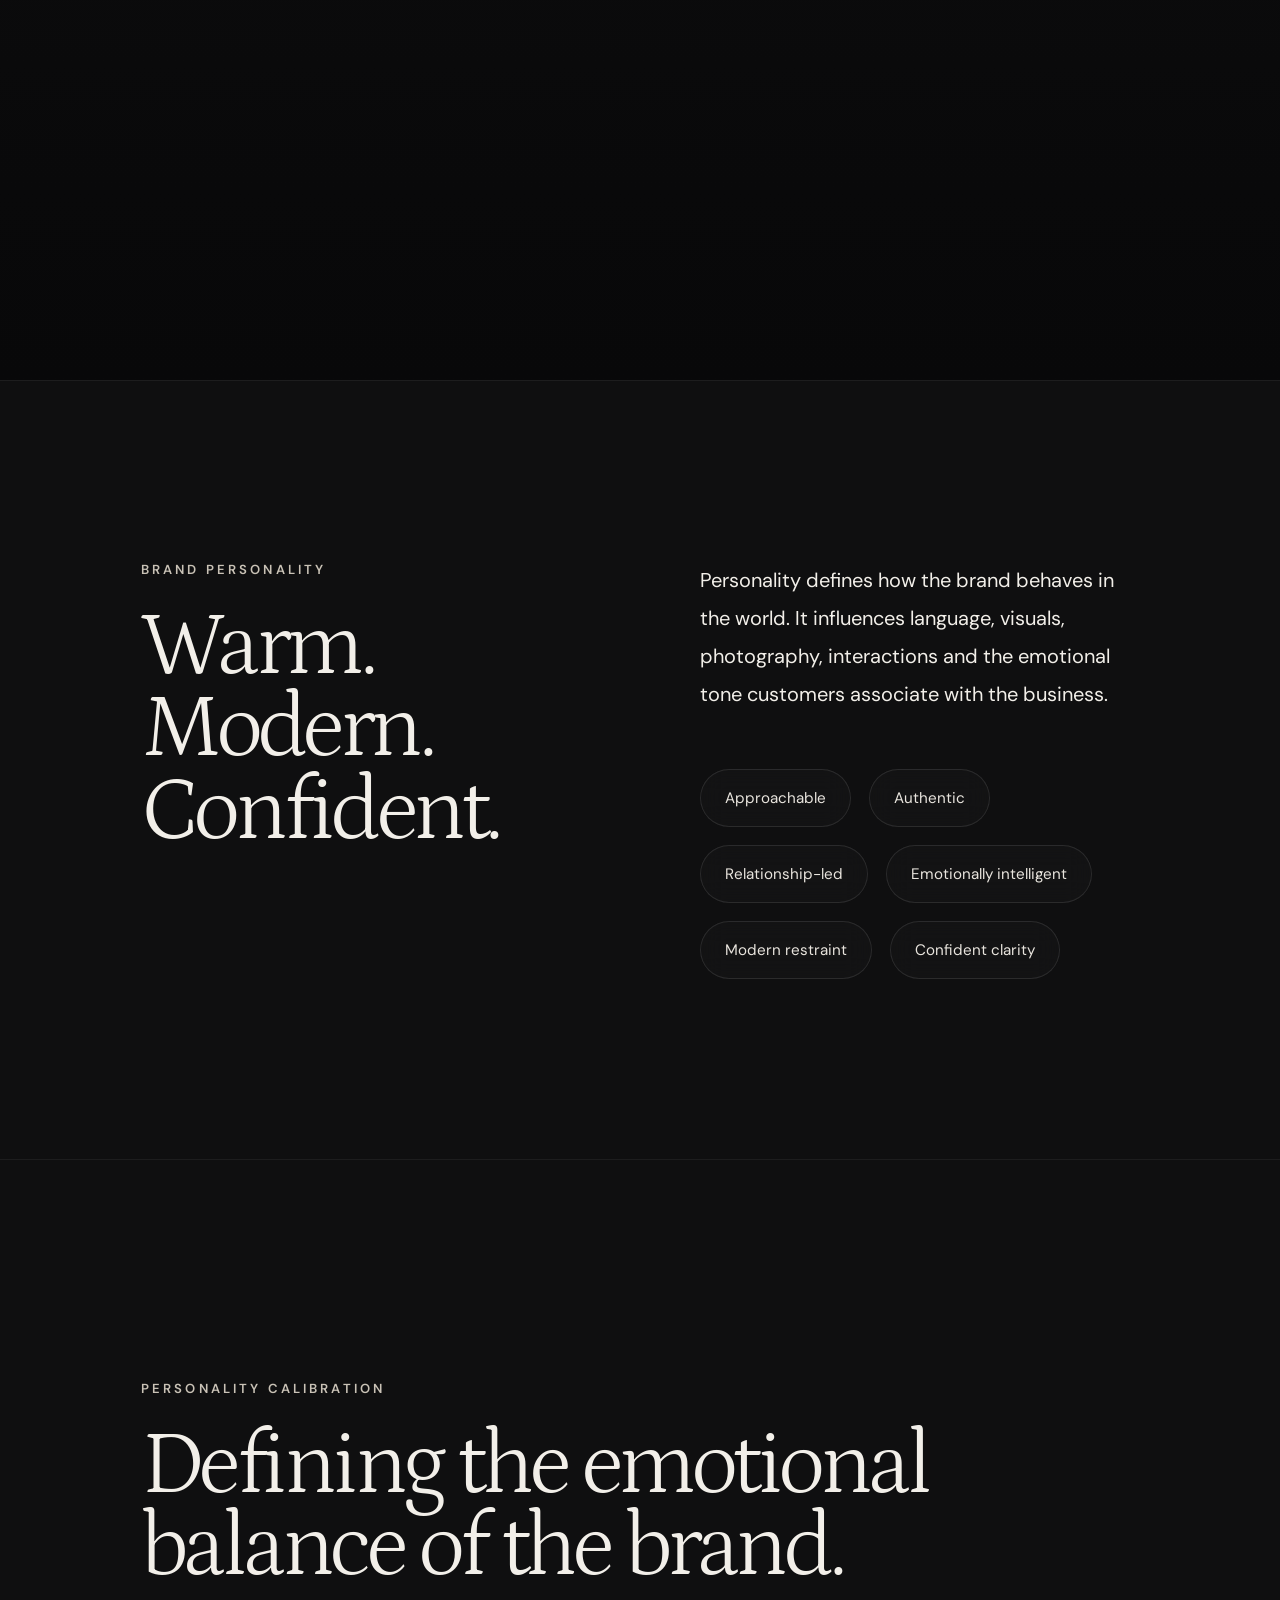
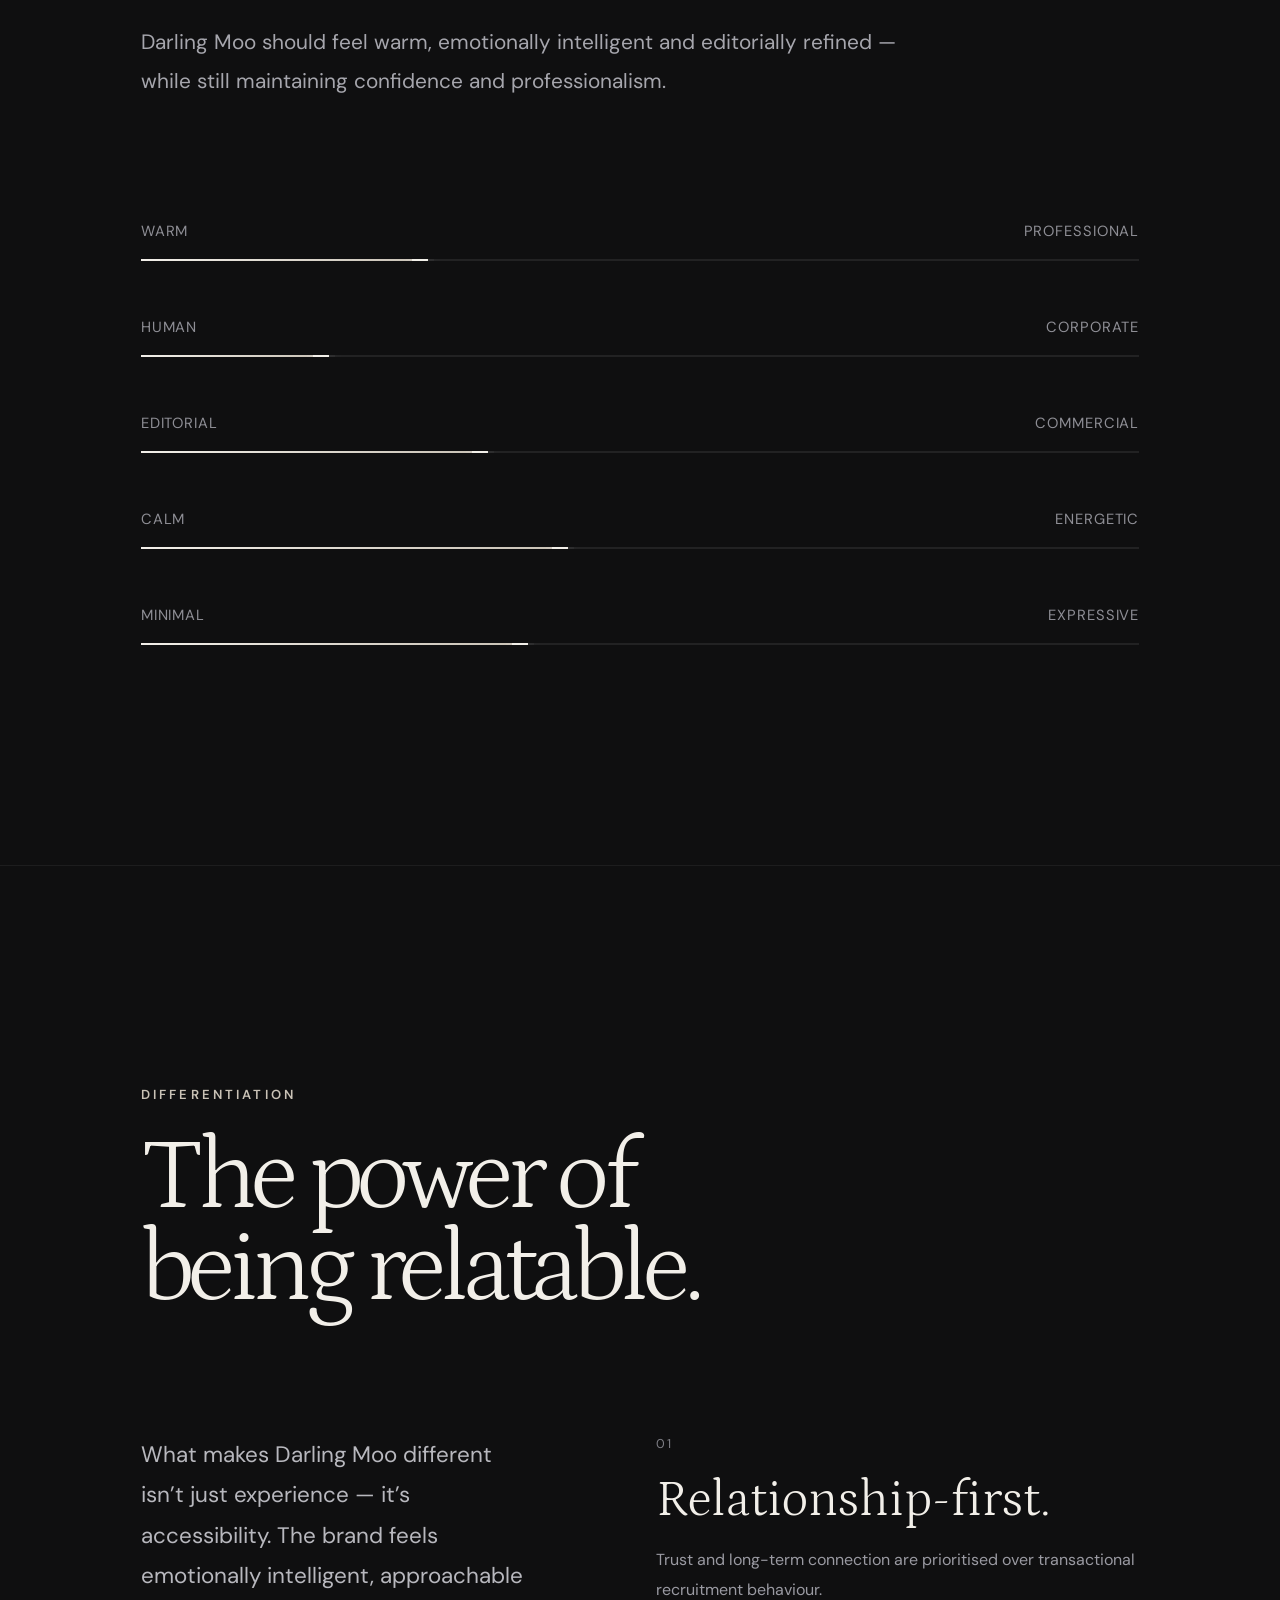
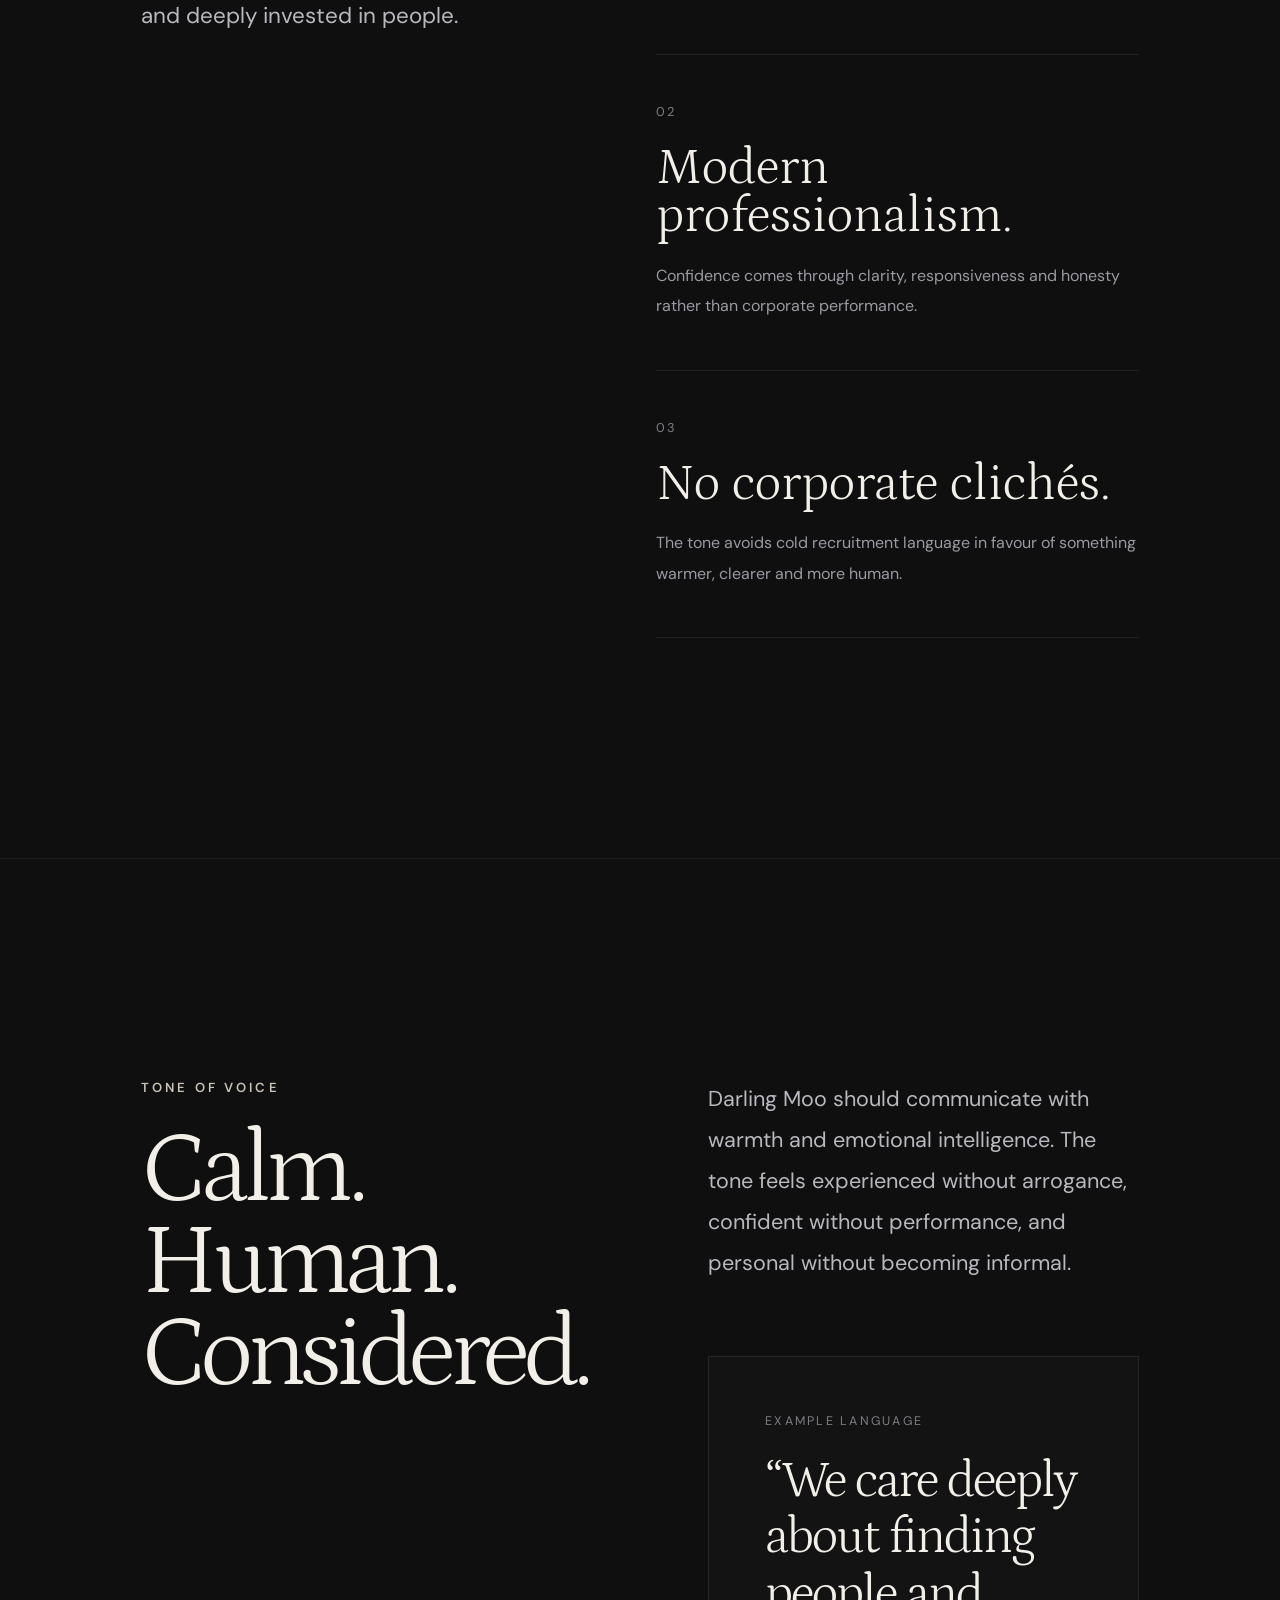
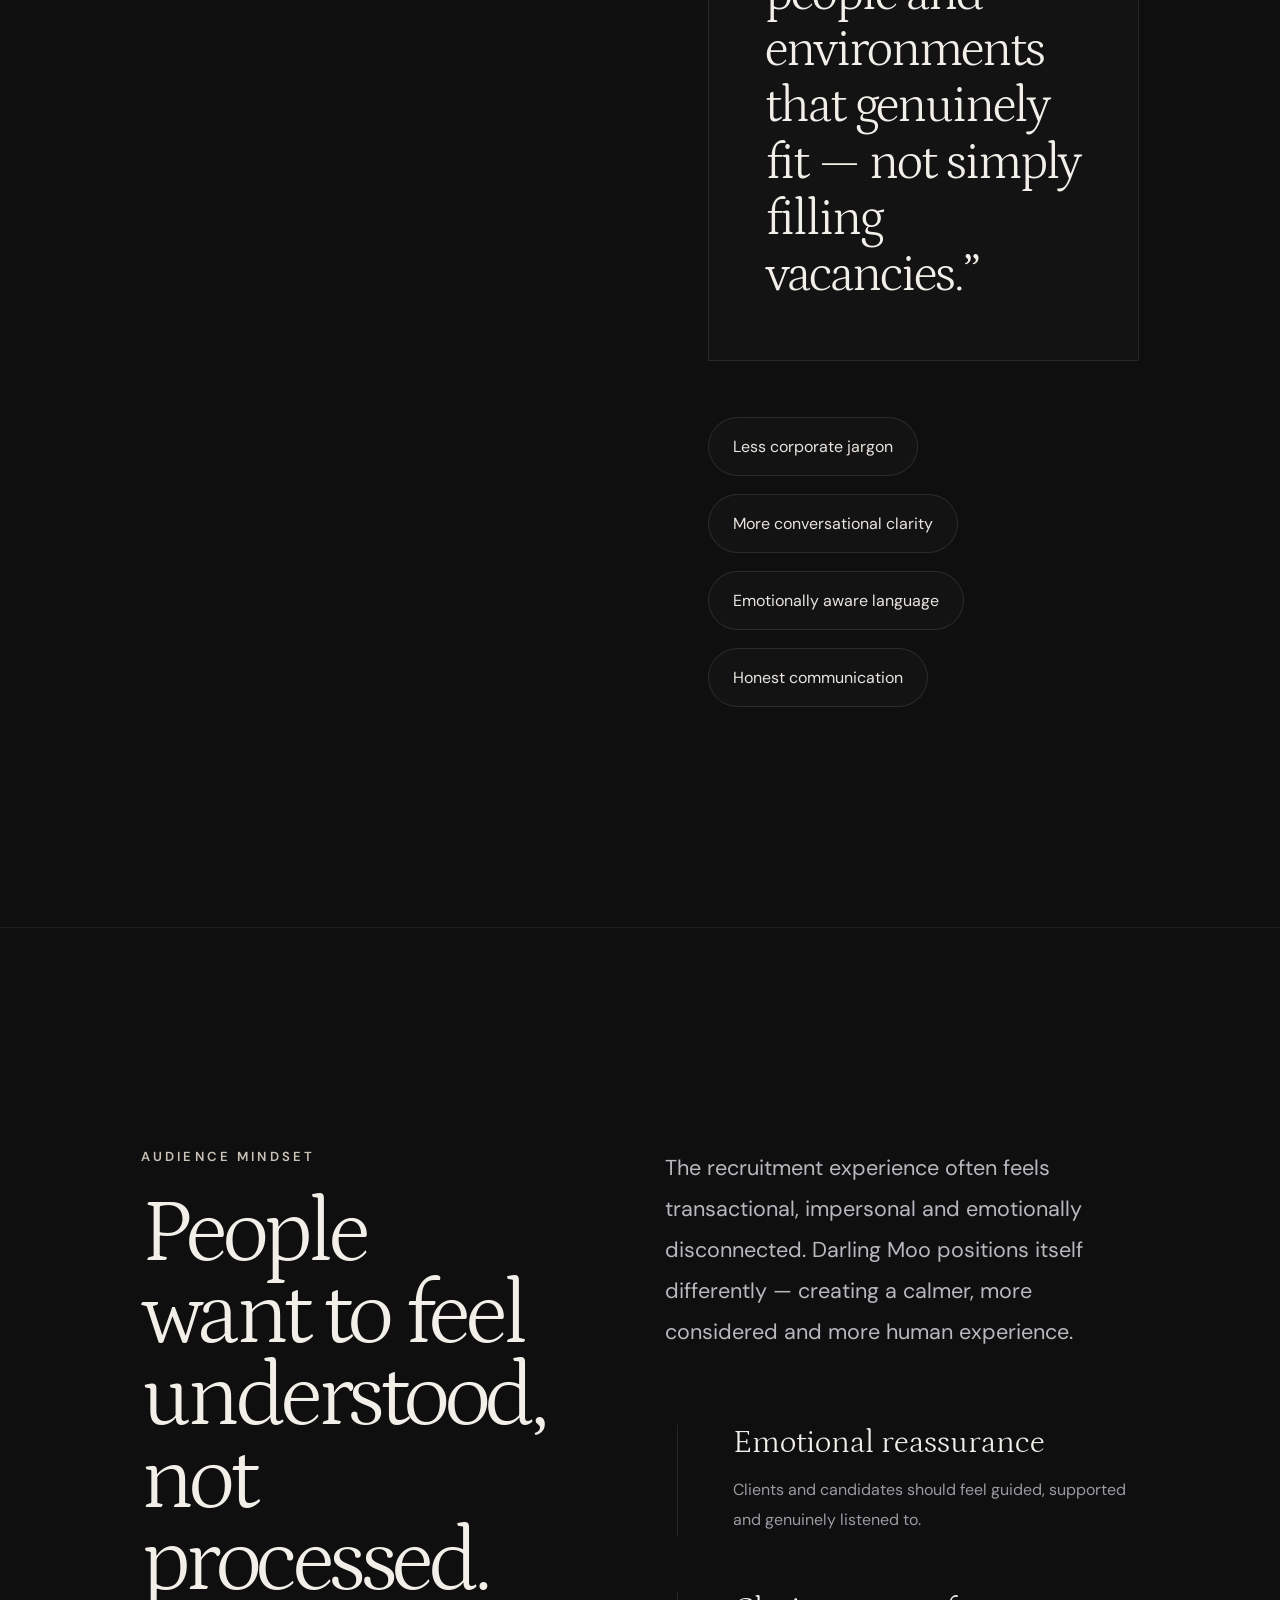
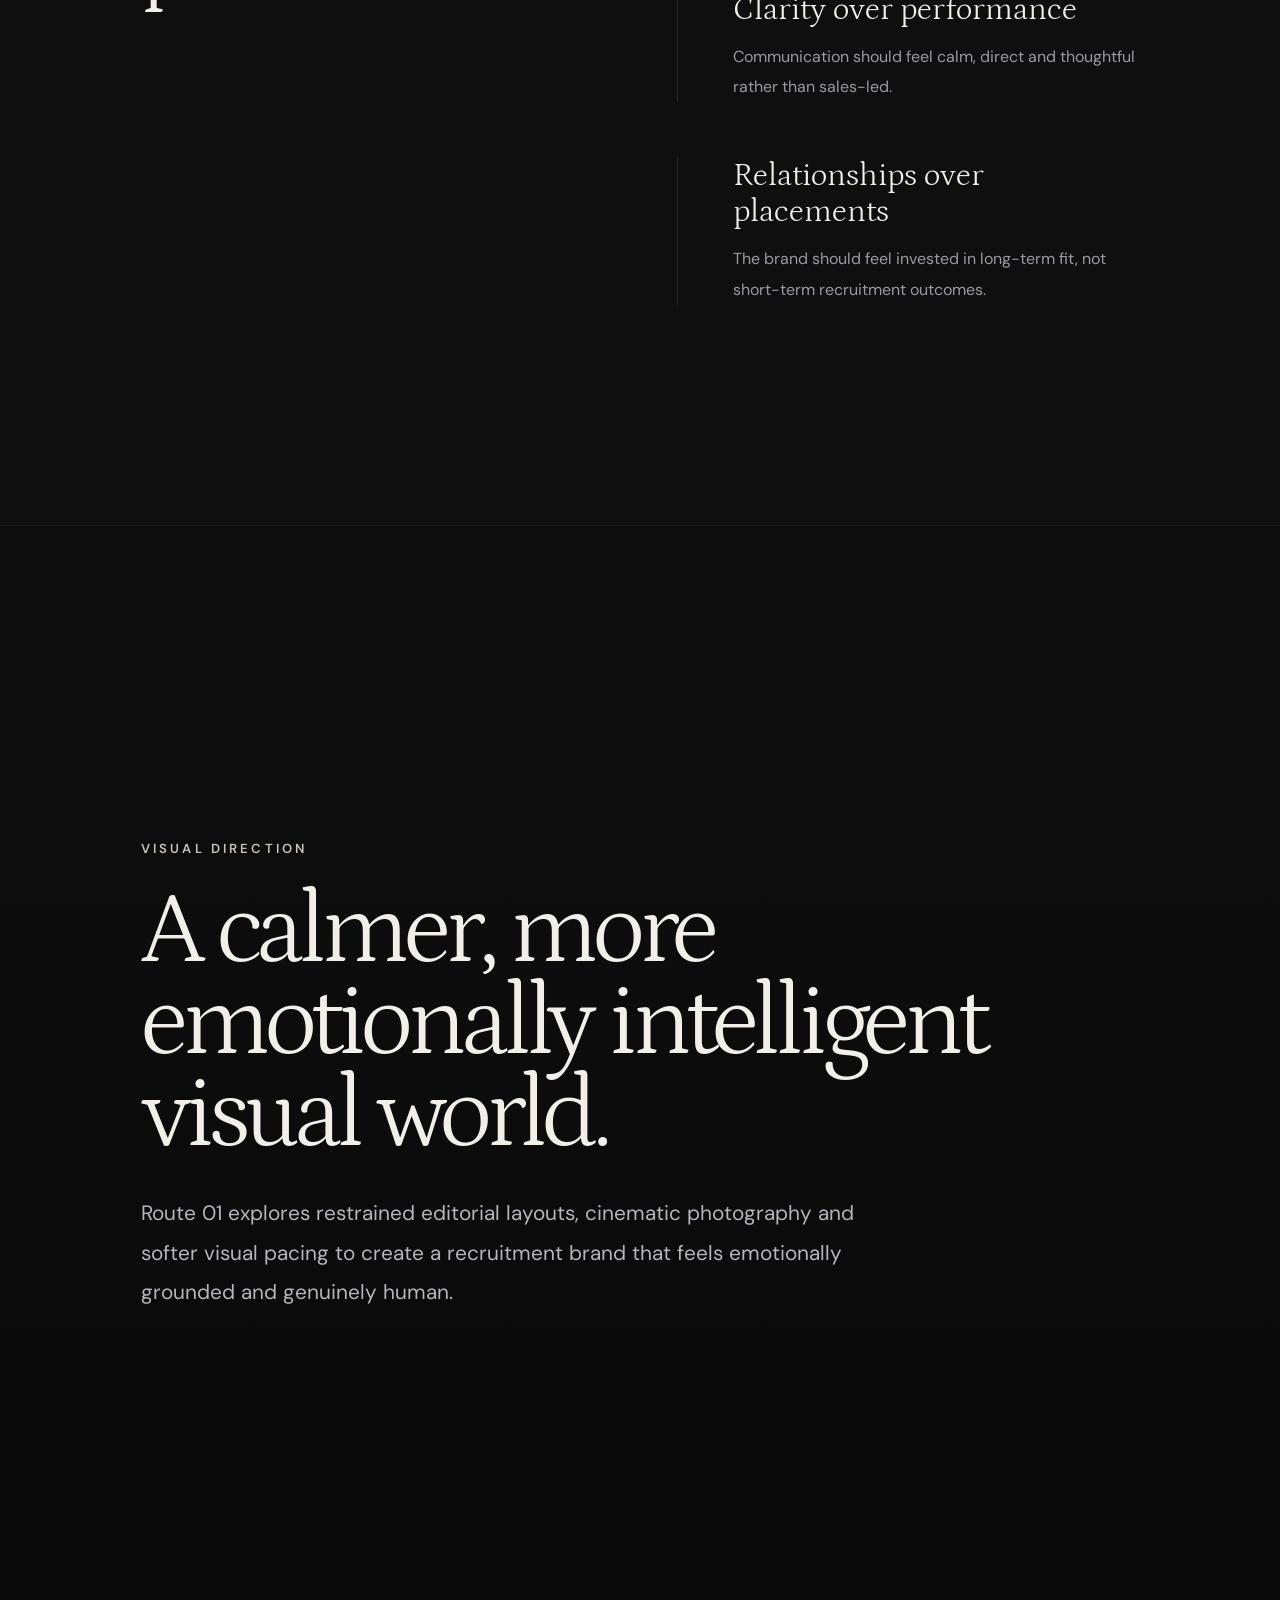
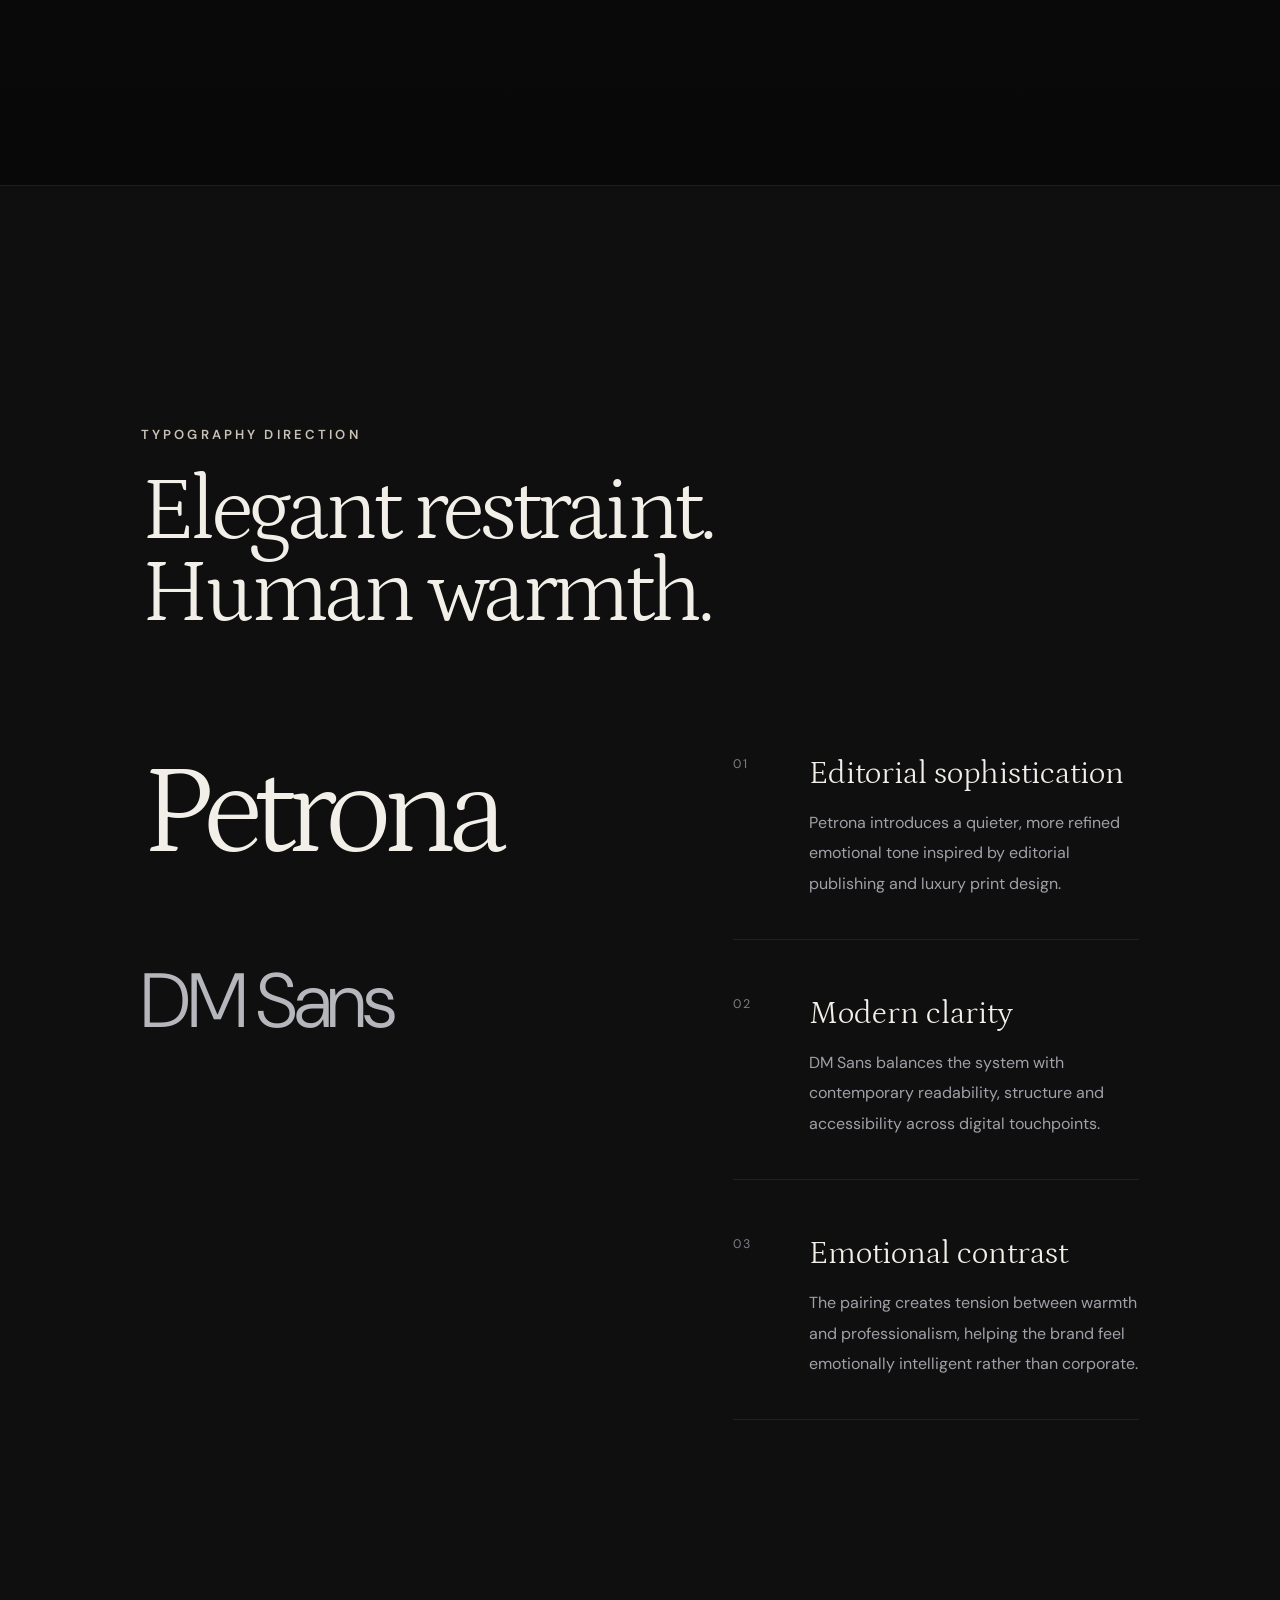
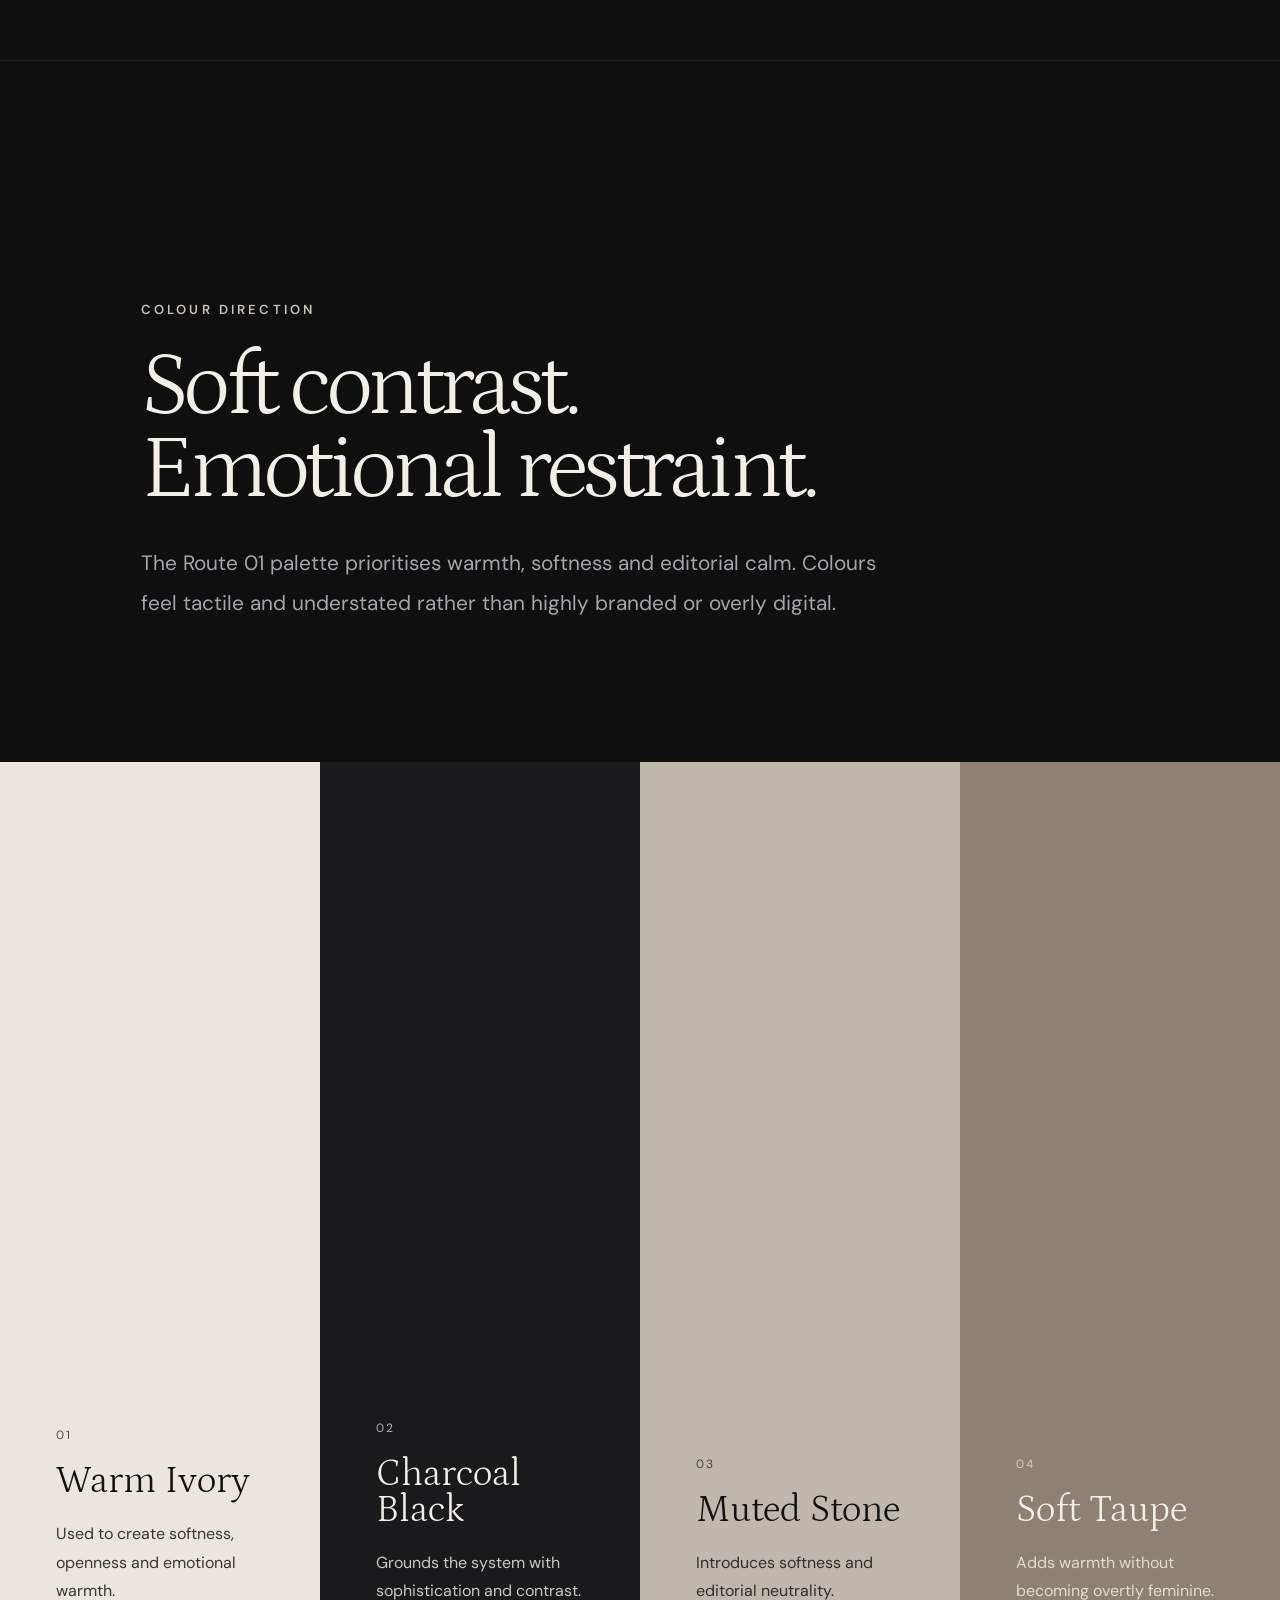
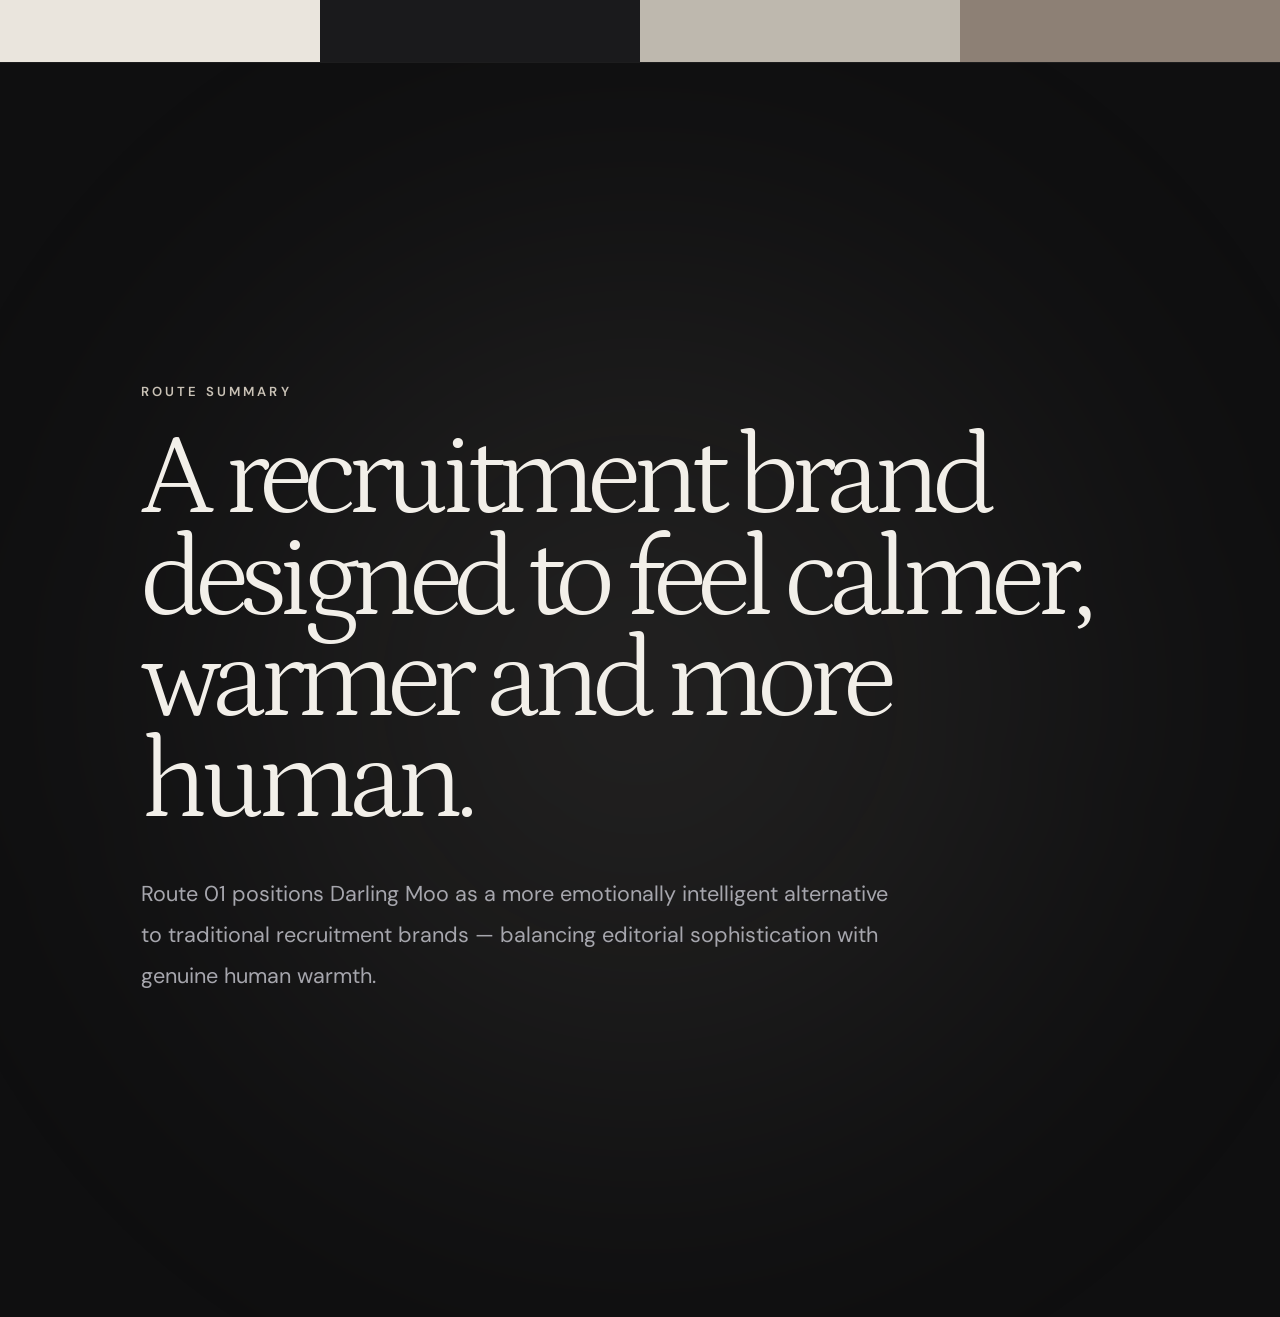
==== commit 5063bd55: "Add personality sliders section to route-01.html" ====
--- a/route-01.html
+++ b/route-01.html
@@ -119,6 +119,101 @@
 
 </section>
 
+    <section class="personality-sliders">
+
+  <div class="container">
+
+    <div class="slider-header">
+
+      <div class="eyebrow">
+        Personality Calibration
+      </div>
+
+      <h2>
+        Defining the emotional balance
+        of the brand.
+      </h2>
+
+      <p>
+        Darling Moo should feel warm, emotionally intelligent and editorially refined —
+        while still maintaining confidence and professionalism.
+      </p>
+
+    </div>
+
+    <div class="slider-group">
+
+      <div class="personality-row">
+
+        <div class="slider-labels">
+          <span>Warm</span>
+          <span>Professional</span>
+        </div>
+
+        <div class="slider-track">
+          <div class="slider-fill fill-01"></div>
+        </div>
+
+      </div>
+
+      <div class="personality-row">
+
+        <div class="slider-labels">
+          <span>Human</span>
+          <span>Corporate</span>
+        </div>
+
+        <div class="slider-track">
+          <div class="slider-fill fill-02"></div>
+        </div>
+
+      </div>
+
+      <div class="personality-row">
+
+        <div class="slider-labels">
+          <span>Editorial</span>
+          <span>Commercial</span>
+        </div>
+
+        <div class="slider-track">
+          <div class="slider-fill fill-03"></div>
+        </div>
+
+      </div>
+
+      <div class="personality-row">
+
+        <div class="slider-labels">
+          <span>Calm</span>
+          <span>Energetic</span>
+        </div>
+
+        <div class="slider-track">
+          <div class="slider-fill fill-04"></div>
+        </div>
+
+      </div>
+
+      <div class="personality-row">
+
+        <div class="slider-labels">
+          <span>Minimal</span>
+          <span>Expressive</span>
+        </div>
+
+        <div class="slider-track">
+          <div class="slider-fill fill-05"></div>
+        </div>
+
+      </div>
+
+    </div>
+
+  </div>
+
+</section>
+
   <section class="difference-section">
 
   <div class="container">
@@ -373,101 +468,6 @@
 
 </section>
 
-  <section class="personality-sliders">
-
-  <div class="container">
-
-    <div class="slider-header">
-
-      <div class="eyebrow">
-        Personality Calibration
-      </div>
-
-      <h2>
-        Defining the emotional balance
-        of the brand.
-      </h2>
-
-      <p>
-        Darling Moo should feel warm, emotionally intelligent and editorially refined —
-        while still maintaining confidence and professionalism.
-      </p>
-
-    </div>
-
-    <div class="slider-group">
-
-      <div class="personality-row">
-
-        <div class="slider-labels">
-          <span>Warm</span>
-          <span>Professional</span>
-        </div>
-
-        <div class="slider-track">
-          <div class="slider-fill fill-01"></div>
-        </div>
-
-      </div>
-
-      <div class="personality-row">
-
-        <div class="slider-labels">
-          <span>Human</span>
-          <span>Corporate</span>
-        </div>
-
-        <div class="slider-track">
-          <div class="slider-fill fill-02"></div>
-        </div>
-
-      </div>
-
-      <div class="personality-row">
-
-        <div class="slider-labels">
-          <span>Editorial</span>
-          <span>Commercial</span>
-        </div>
-
-        <div class="slider-track">
-          <div class="slider-fill fill-03"></div>
-        </div>
-
-      </div>
-
-      <div class="personality-row">
-
-        <div class="slider-labels">
-          <span>Calm</span>
-          <span>Energetic</span>
-        </div>
-
-        <div class="slider-track">
-          <div class="slider-fill fill-04"></div>
-        </div>
-
-      </div>
-
-      <div class="personality-row">
-
-        <div class="slider-labels">
-          <span>Minimal</span>
-          <span>Expressive</span>
-        </div>
-
-        <div class="slider-track">
-          <div class="slider-fill fill-05"></div>
-        </div>
-
-      </div>
-
-    </div>
-
-  </div>
-
-</section>
-
   <section class="visual-transition">
 
   <div class="visual-image">
--- a/styles.css
+++ b/styles.css
@@ -1051,158 +1051,72 @@
 
 }
 
-.brand-context {
-  padding: 240px 0;
+.final-thought {
+  position: relative;
+
+  padding: 320px 0;
+
+  overflow: hidden;
 
   border-top: 1px solid rgba(255,255,255,0.06);
 }
 
-.context-header {
-  margin-bottom: 120px;
-}
-
-.context-header h2 {
-  font-family: 'Petrona', serif;
-
-  font-size: clamp(4rem, 7vw, 6rem);
-
-  line-height: 0.92;
-
-  font-weight: 300;
-
-  letter-spacing: -0.05em;
-
+.final-gradient {
+  position: absolute;
+
+  inset: -20%;
+
+  background:
+    radial-gradient(
+      circle at 50% 50%,
+      rgba(201,194,182,0.12),
+      transparent 52%
+    );
+
+  filter: blur(120px);
+}
+
+.final-inner {
+  position: relative;
+  z-index: 2;
+
+  max-width: 1100px;
+}
+
+.final-inner h2 {
+  font-family: 'Petrona', serif;
+
+  font-size: clamp(5rem, 9vw, 8rem);
+
+  line-height: 0.88;
+
+  font-weight: 300;
+
+  letter-spacing: -0.07em;
+
+  max-width: 980px;
+
+  margin-bottom: 40px;
+}
+
+.final-inner p {
   max-width: 760px;
 
-  margin-bottom: 32px;
-}
-
-.context-header p {
-  max-width: 720px;
-
-  font-size: 1.3rem;
+  font-size: 1.35rem;
 
   line-height: 1.9;
 
-  color: #A5A5AC;
-}
-
-.context-grid {
-  display: grid;
-
-  grid-template-columns: repeat(12, 1fr);
-
-  gap: 24px;
-
-  padding: 0 24px;
-}
-
-.context-item {
-  position: relative;
-
-  overflow: hidden;
-
-  min-height: 720px;
-
-  border-radius: 32px;
-
-  grid-column: span 4;
-}
-
-.context-item.large {
-  grid-column: span 8;
-}
-
-.context-item img {
-  position: absolute;
-  inset: 0;
-
-  width: 100%;
-  height: 100%;
-
-  object-fit: cover;
-
-  transition:
-    transform 1s ease,
-    filter 1s ease;
-
-  filter:
-    brightness(0.42)
-    saturate(0.78)
-    contrast(1.04);
-}
-
-.context-item:hover img {
-  transform: scale(1.04);
-
-  filter:
-    brightness(0.52)
-    saturate(0.88)
-    contrast(1.05);
-}
-
-.context-overlay {
-  position: absolute;
-  inset: 0;
-
-  background:
-    linear-gradient(
-      to top,
-      rgba(8,8,9,0.96) 0%,
-      rgba(8,8,9,0.36) 45%,
-      rgba(8,8,9,0.08) 100%
-    );
-}
-
-.context-content {
-  position: absolute;
-
-  left: 40px;
-  right: 40px;
-  bottom: 40px;
-
-  z-index: 2;
-}
-
-.context-content span {
-  display: block;
-
-  margin-bottom: 20px;
-
-  font-size: 0.75rem;
-
-  letter-spacing: 0.18em;
-
-  text-transform: uppercase;
-
-  color: rgba(255,255,255,0.65);
-}
-
-.context-content h3 {
-  font-family: 'Petrona', serif;
-
-  font-size: clamp(2.4rem, 4vw, 4rem);
-
-  line-height: 0.95;
-
-  font-weight: 300;
-
-  letter-spacing: -0.04em;
-
-  max-width: 520px;
+  color: #A6A6AD;
 }
 
 @media (max-width: 1024px) {
 
-  .context-grid {
-    grid-template-columns: 1fr;
-    padding: 0 24px;
-  }
-
-  .context-item,
-  .context-item.large {
-    grid-column: span 1;
-    min-height: 520px;
-  }
-
-}
+  .final-thought {
+    padding: 220px 0;
+  }
+
+  .final-inner h2 {
+    font-size: 4rem;
+  }
+
+}
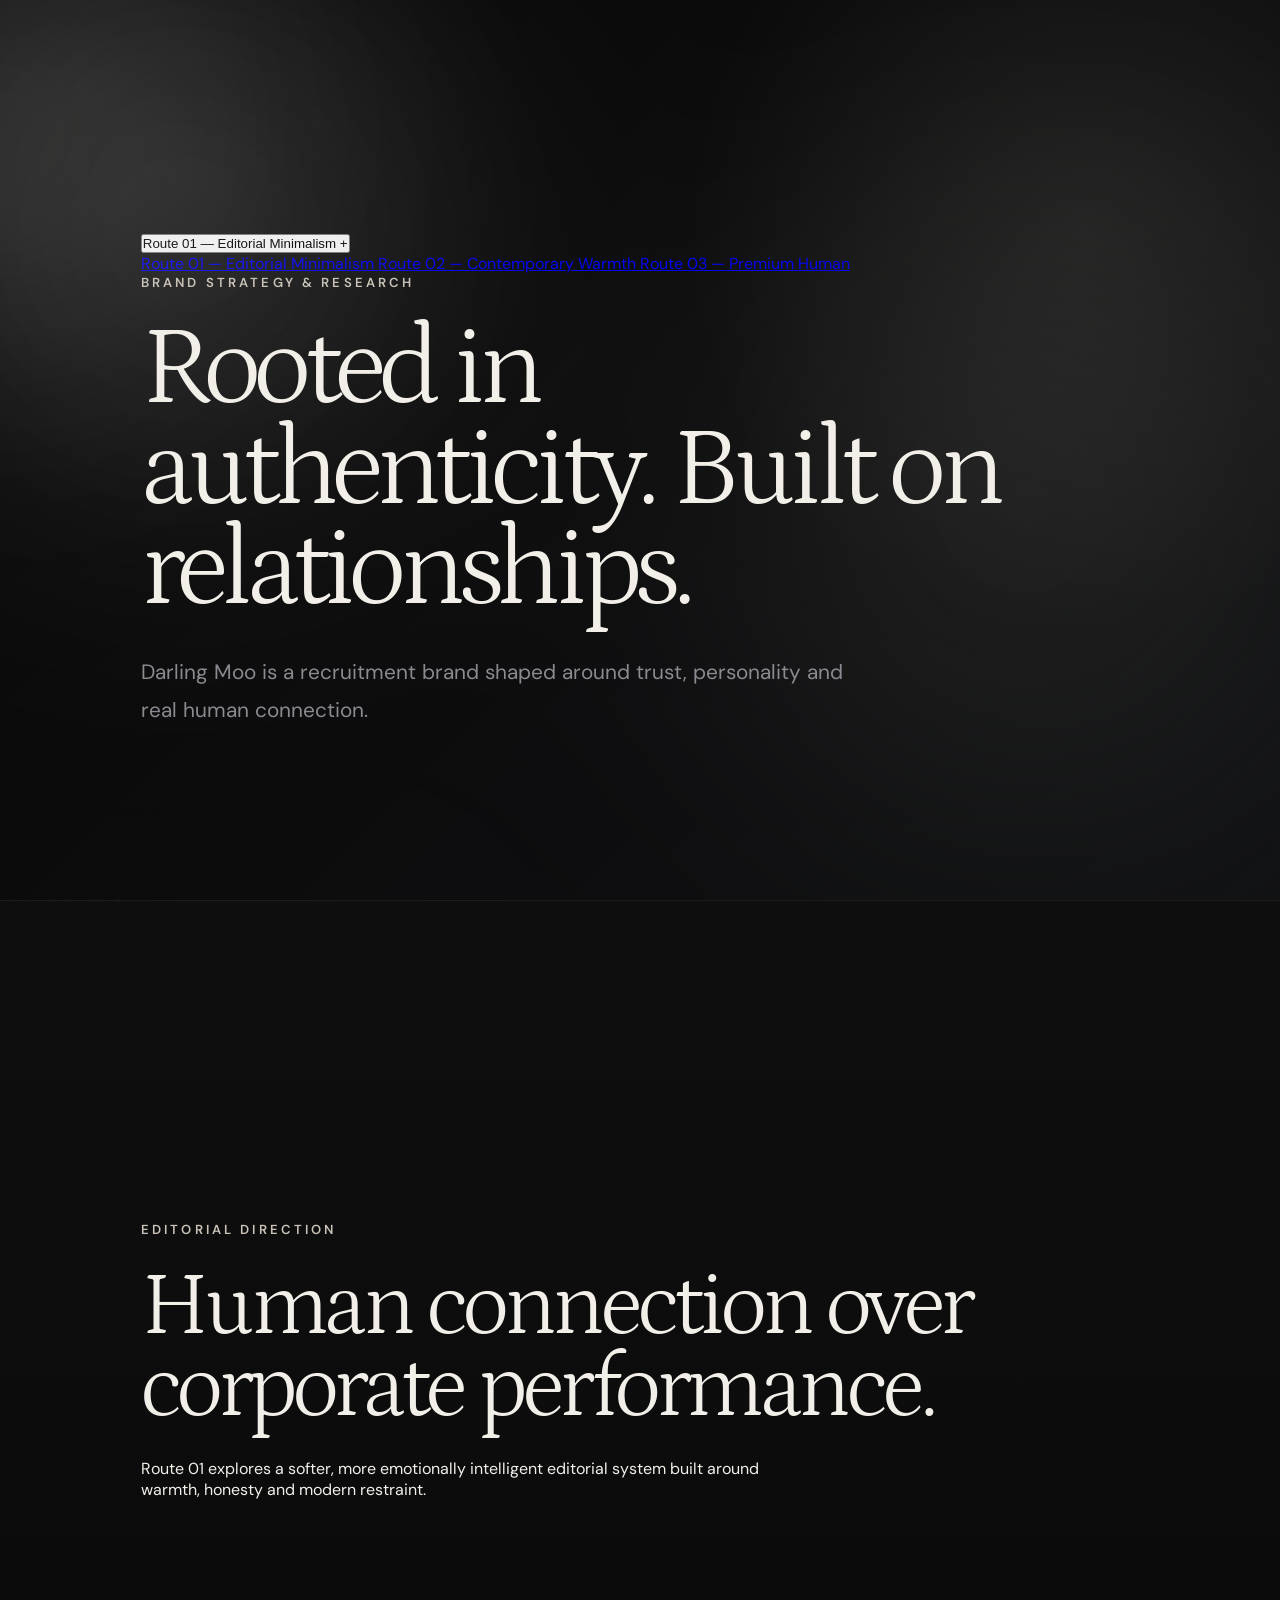
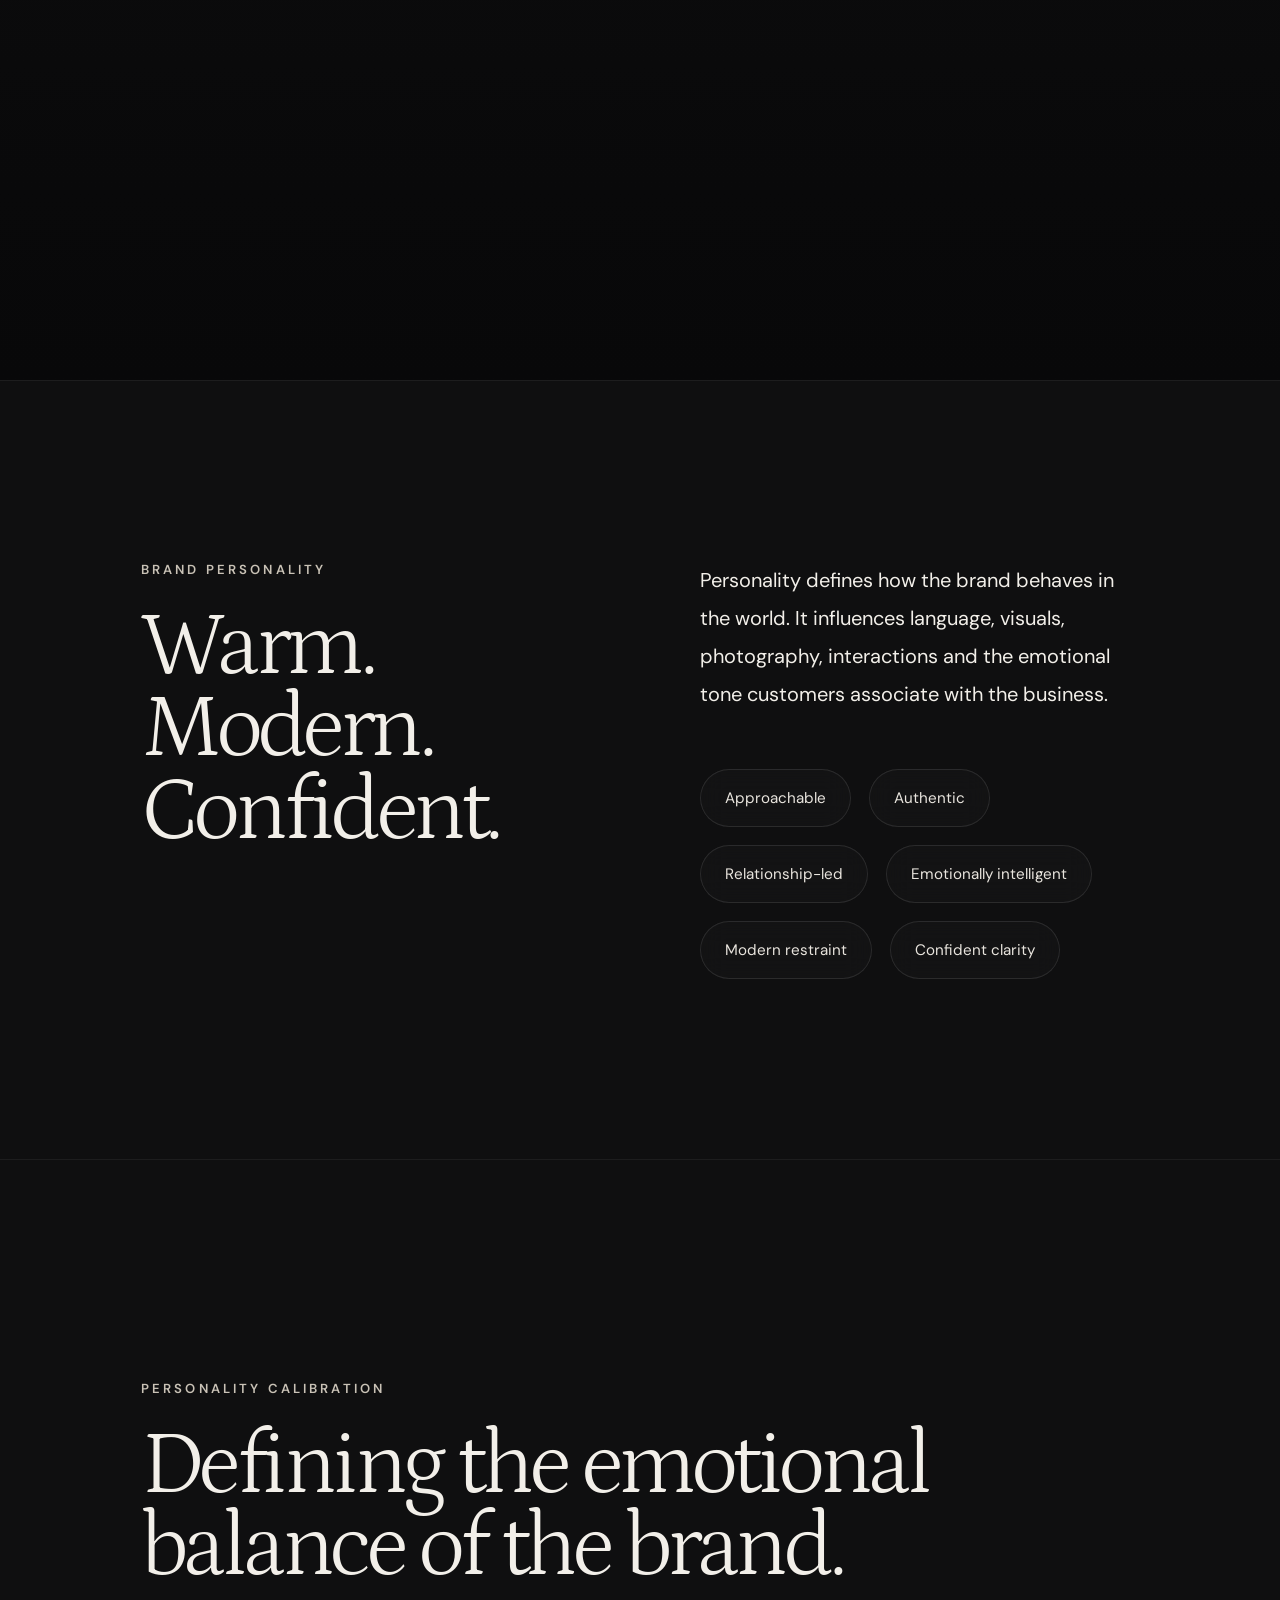
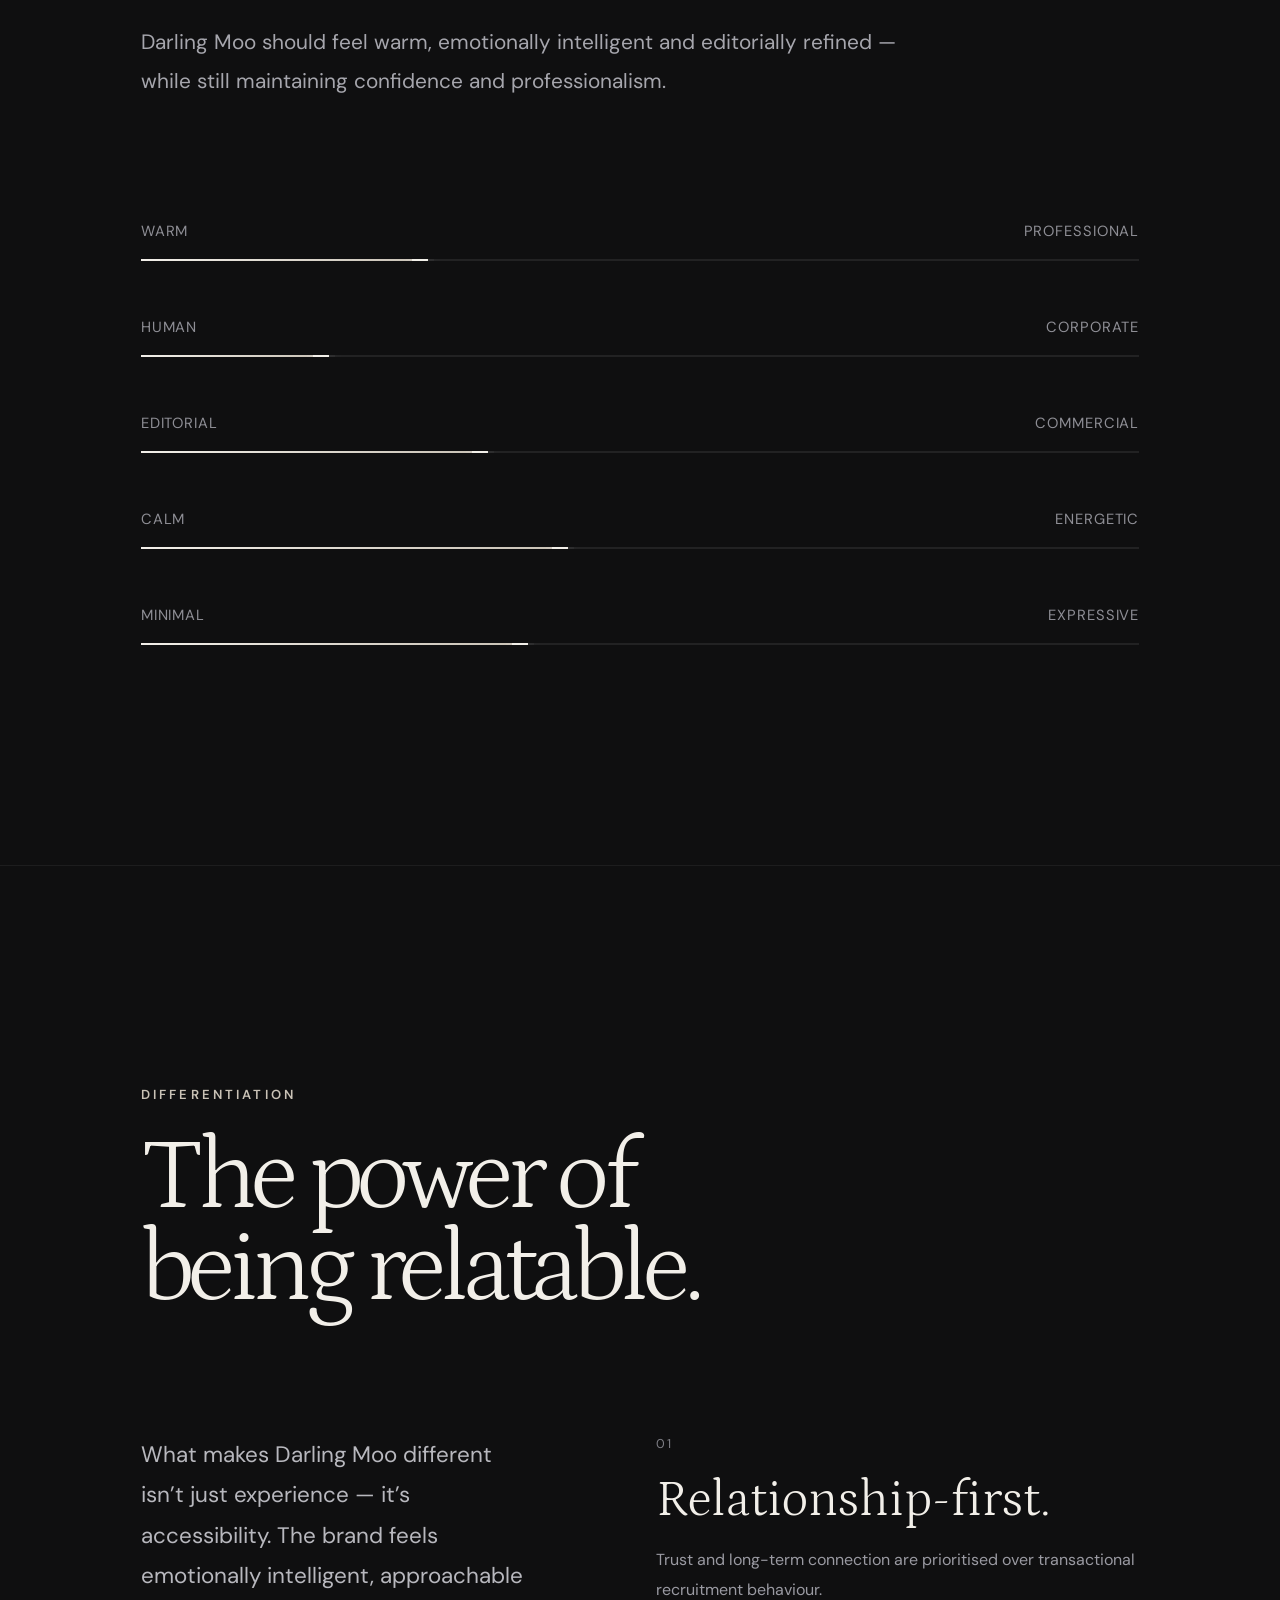
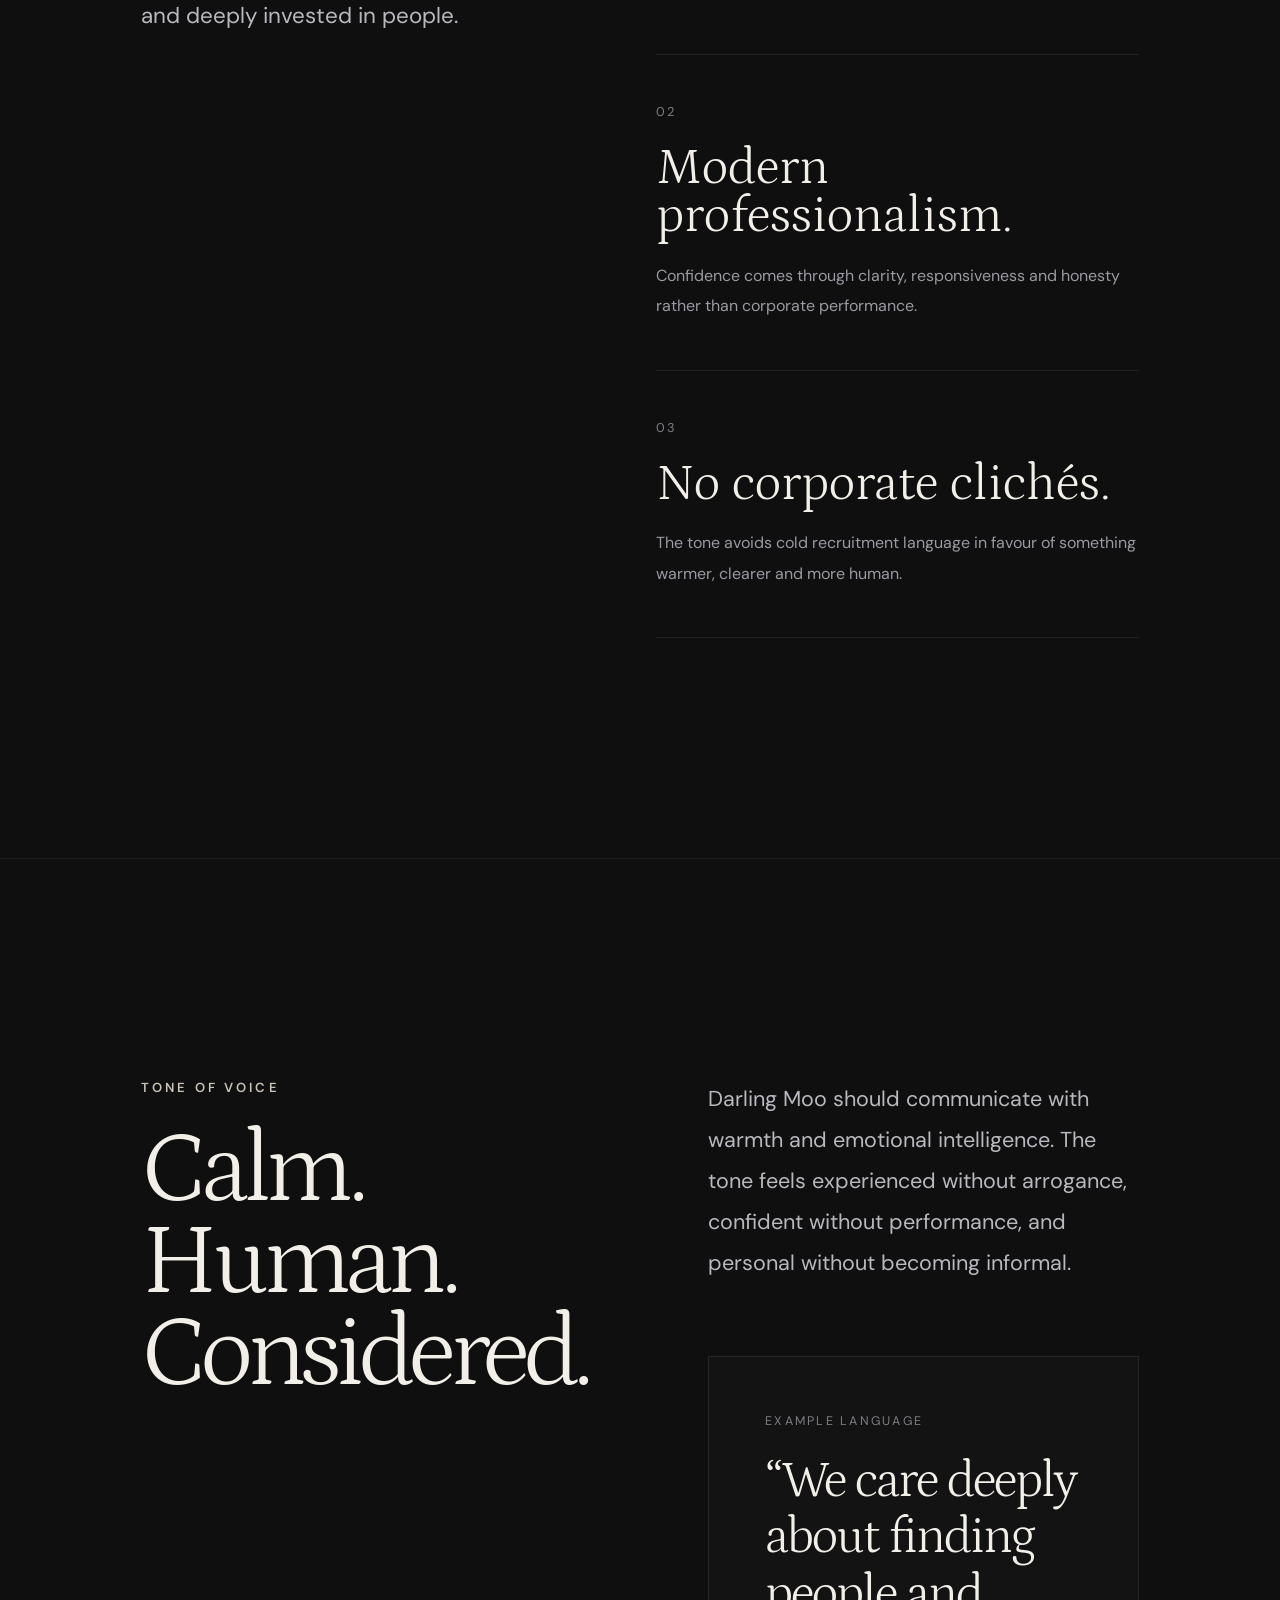
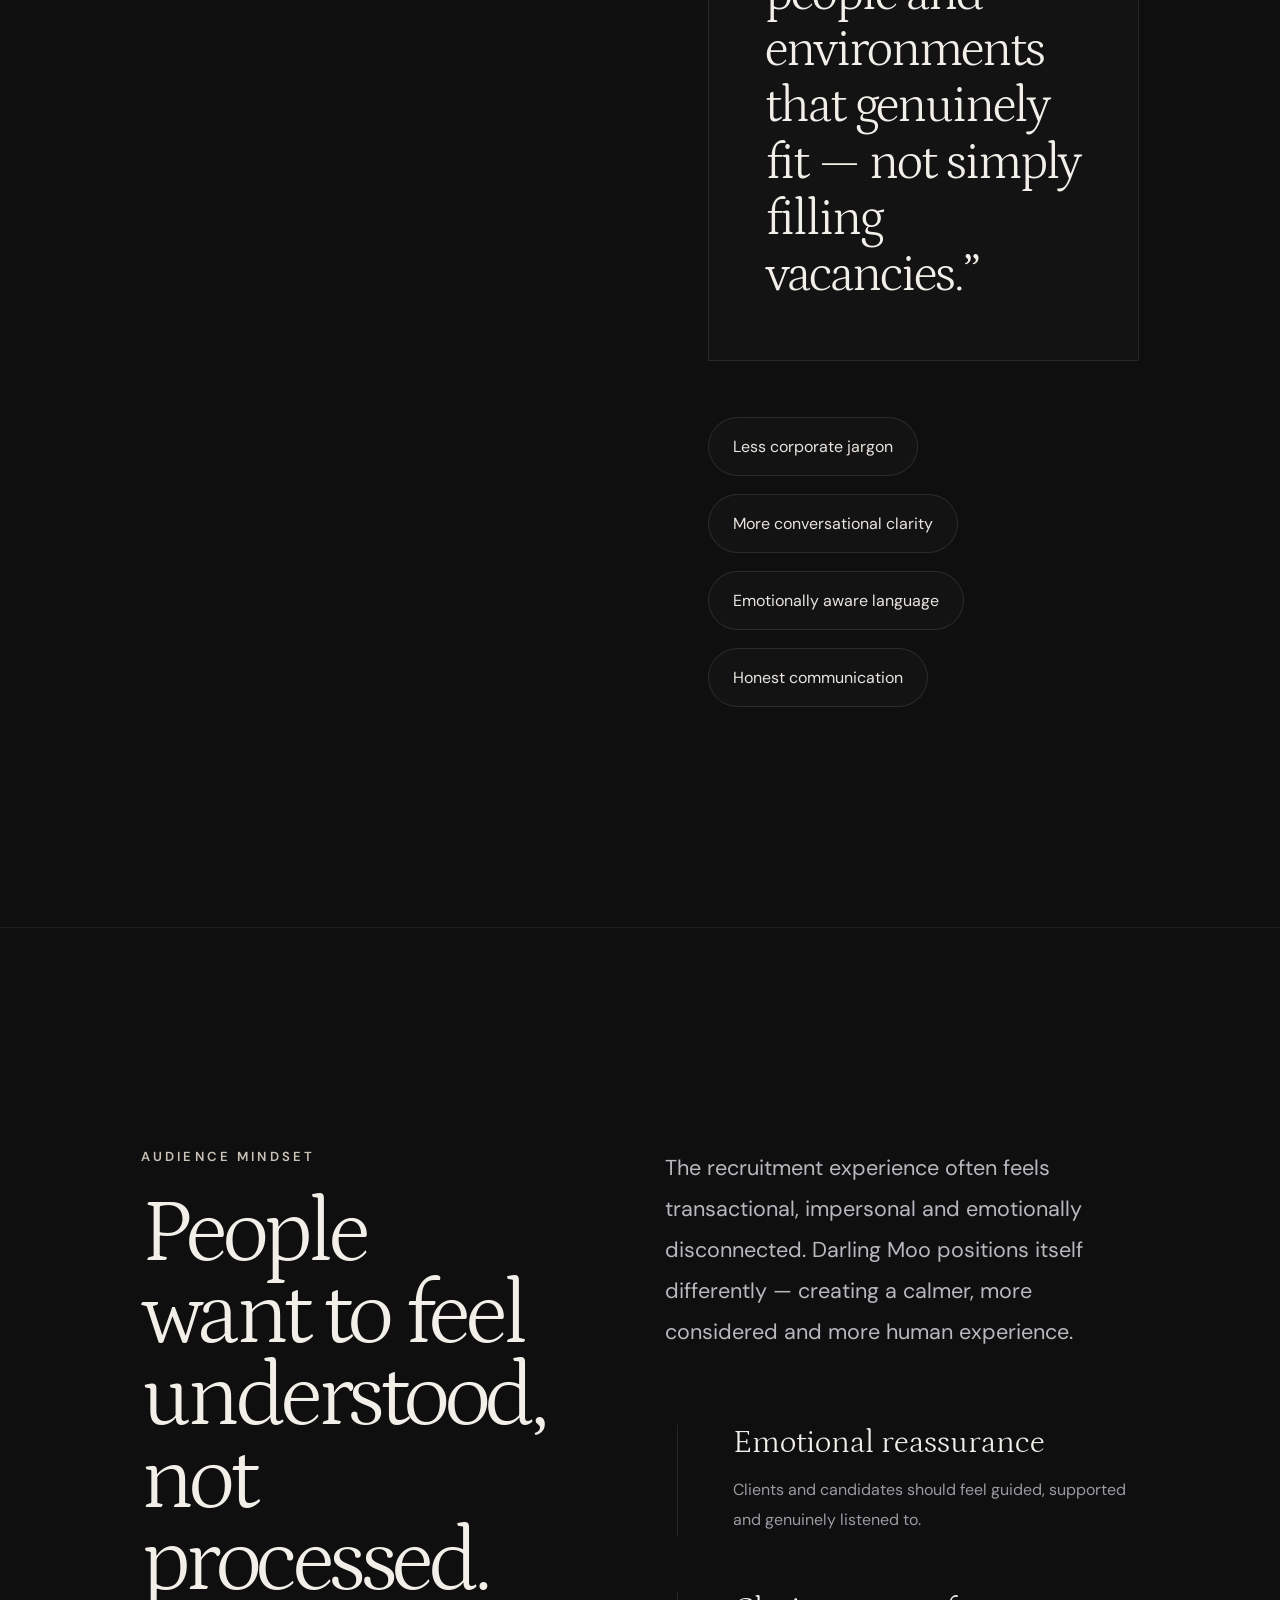
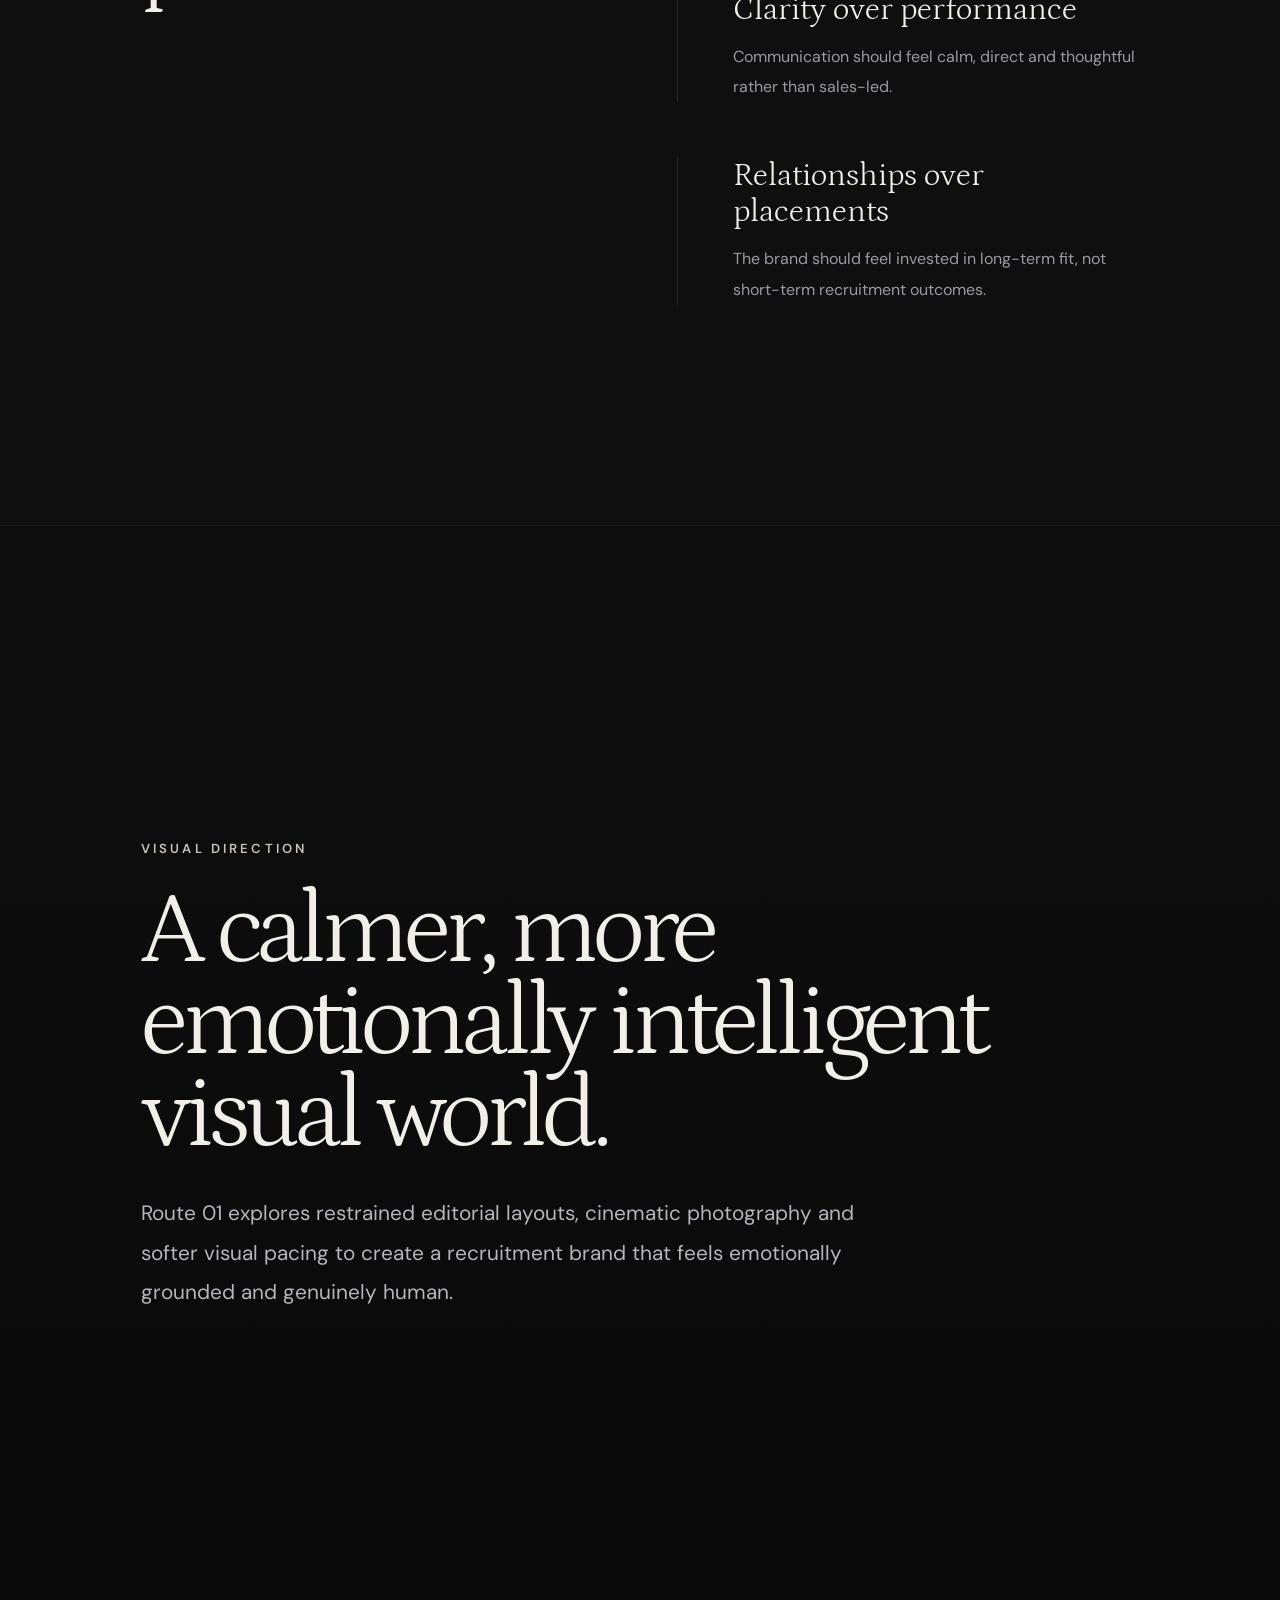
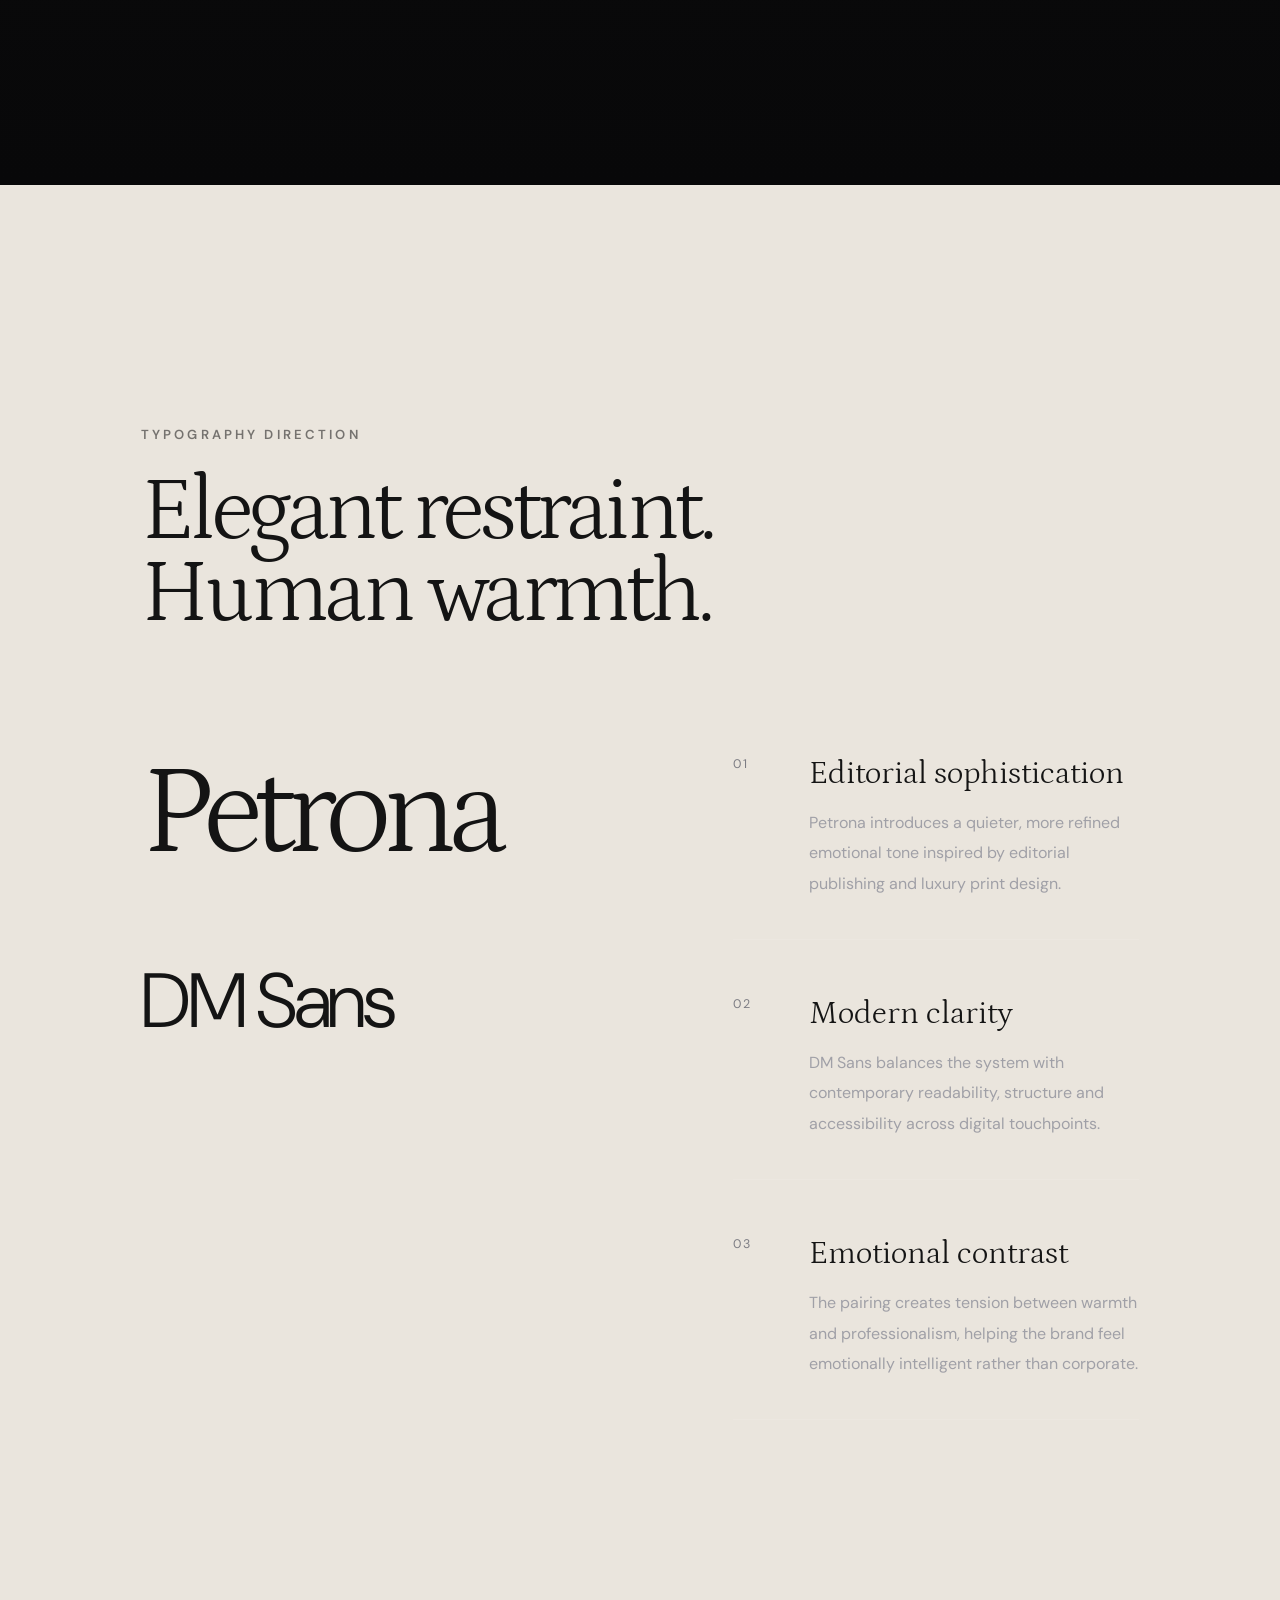
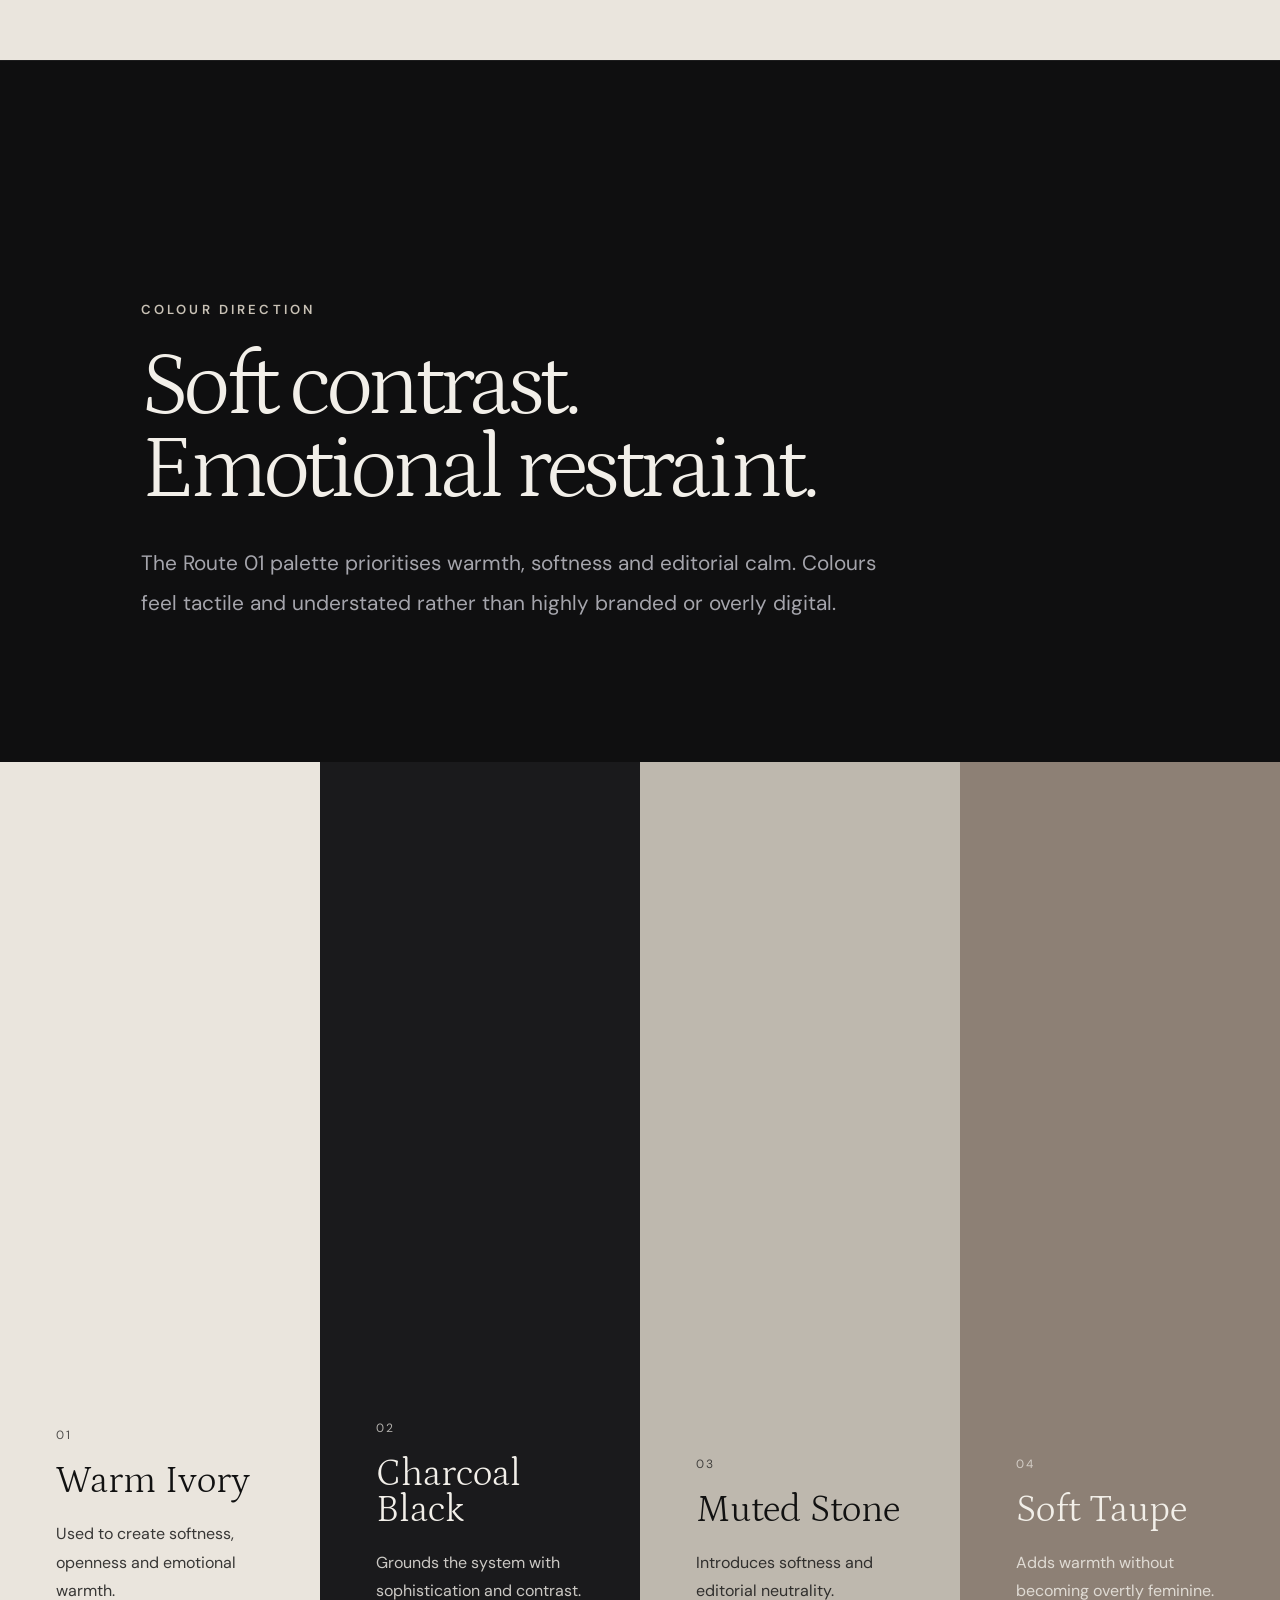
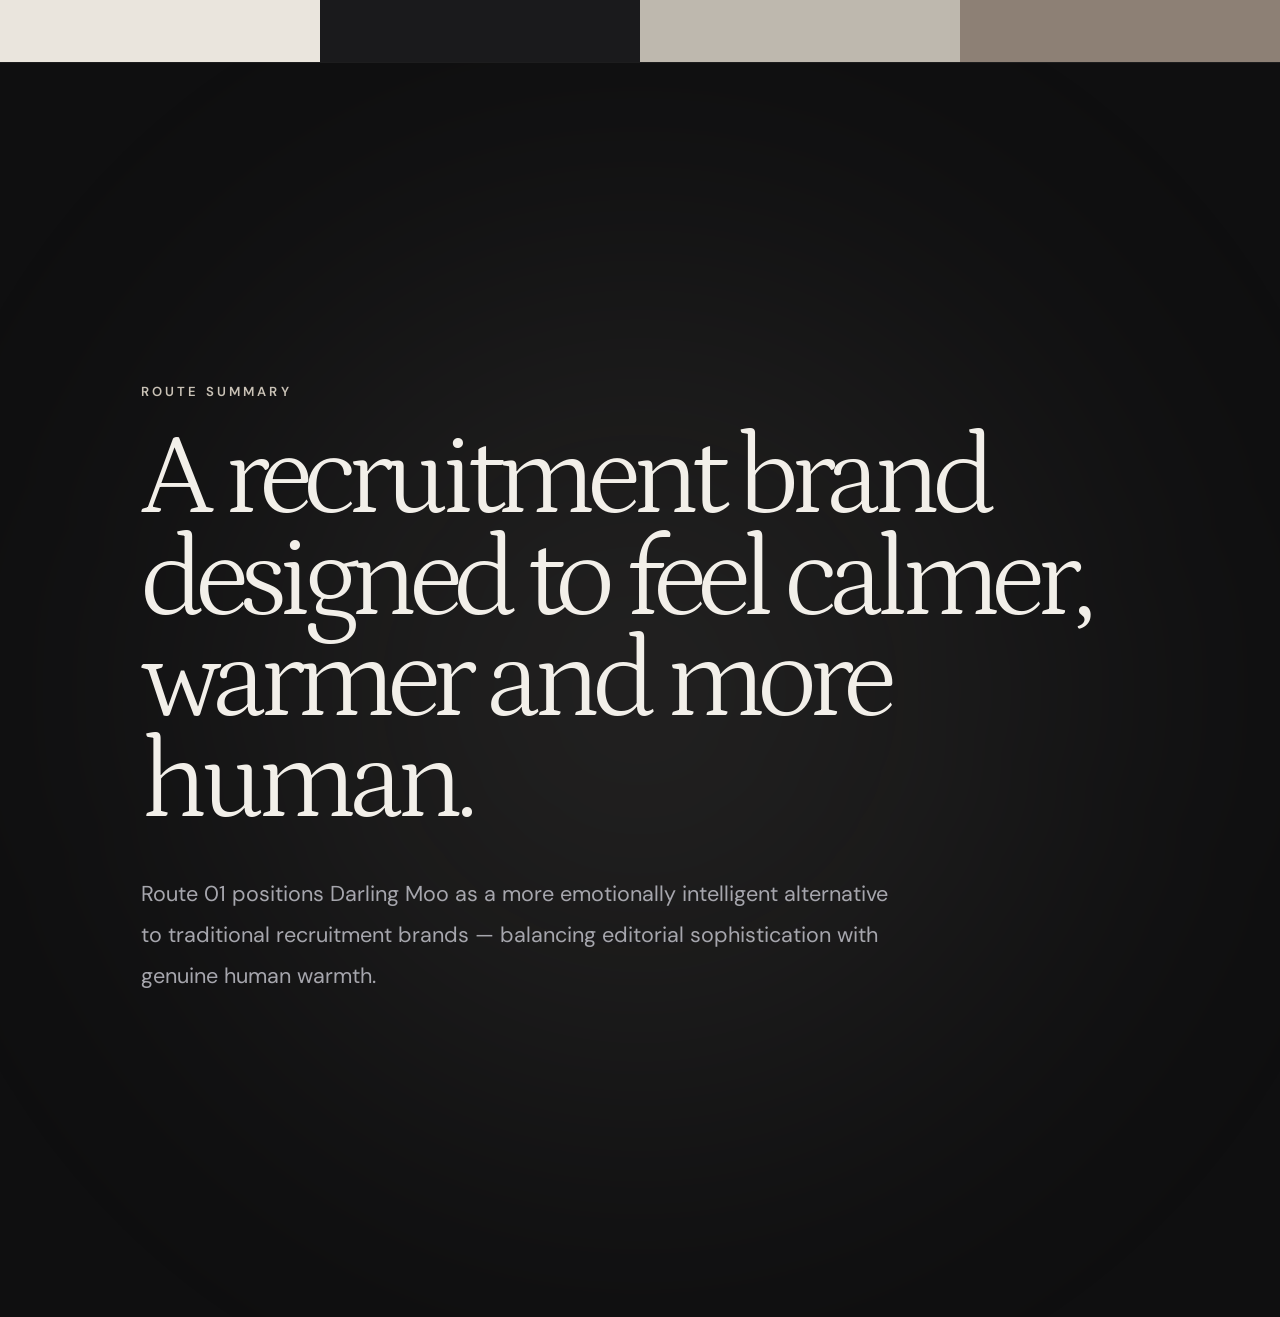
==== commit f76091cf: "Add route selector and dropdown for routes" ====
--- a/route-01.html
+++ b/route-01.html
@@ -22,9 +22,30 @@
 
     <div class="container">
 
-      <div class="hero-label">
-        Route 01 — Editorial Minimalism
-      </div>
+<div class="route-selector">
+
+  <button class="route-button">
+    Route 01 — Editorial Minimalism
+    <span class="route-arrow">+</span>
+  </button>
+
+  <div class="route-dropdown">
+
+    <a href="route-01.html" class="active-route">
+      Route 01 — Editorial Minimalism
+    </a>
+
+    <a href="route-02.html">
+      Route 02 — Contemporary Warmth
+    </a>
+
+    <a href="route-03.html">
+      Route 03 — Premium Human
+    </a>
+
+  </div>
+
+</div>
 
       <div class="hero-content">
 
--- a/styles.css
+++ b/styles.css
@@ -818,6 +818,50 @@
   padding: 240px 0;
 
   border-top: 1px solid rgba(255,255,255,0.06);
+
+  background: #EAE5DD;
+
+  color: #141414;
+}
+
+.type-direction .eyebrow {
+  color: rgba(20,20,20,0.55);
+}
+
+.type-header h2 {
+  color: #141414;
+}
+
+.type-header p {
+  color: rgba(20,20,20,0.72);
+}
+
+.serif-example {
+  color: #141414;
+}
+
+.sans-example {
+  color: rgba(20,20,20,0.65);
+}
+
+.type-note {
+  border-bottom: 1px solid rgba(20,20,20,0.10);
+}
+
+.type-note span {
+  color: rgba(20,20,20,0.56);
+}
+
+.type-note h3 {
+  color: #141414;
+}
+
+.type-note p {
+  color: rgba(20,20,20,0.86);
+
+  line-height: 1.9;
+
+  font-weight: 400;
 }
 
 .type-header {
@@ -928,6 +972,36 @@
     grid-template-columns: 1fr;
     gap: 80px;
   }
+
+.type-direction .serif-example {
+  font-family: 'Petrona', serif;
+
+  font-size: clamp(5rem, 10vw, 10rem);
+
+  line-height: 0.9;
+
+  font-weight: 300;
+
+  letter-spacing: -0.07em;
+
+  color: #141414;
+}
+
+.type-direction .sans-example {
+  font-family: 'DM Sans', sans-serif;
+
+  font-size: clamp(3rem, 6vw, 5rem);
+
+  font-weight: 300;
+
+  letter-spacing: -0.04em;
+
+  color: #141414;
+}
+
+.type-direction .type-note {
+  border-bottom: 1px solid rgba(20,20,20,0.16);
+}
 
 }
 
@@ -1120,3 +1194,11 @@
   }
 
 }
+
+.type-direction .serif-example {
+  color: #141414 !important;
+}
+
+.type-direction .sans-example {
+  color: #141414 !important;
+}
